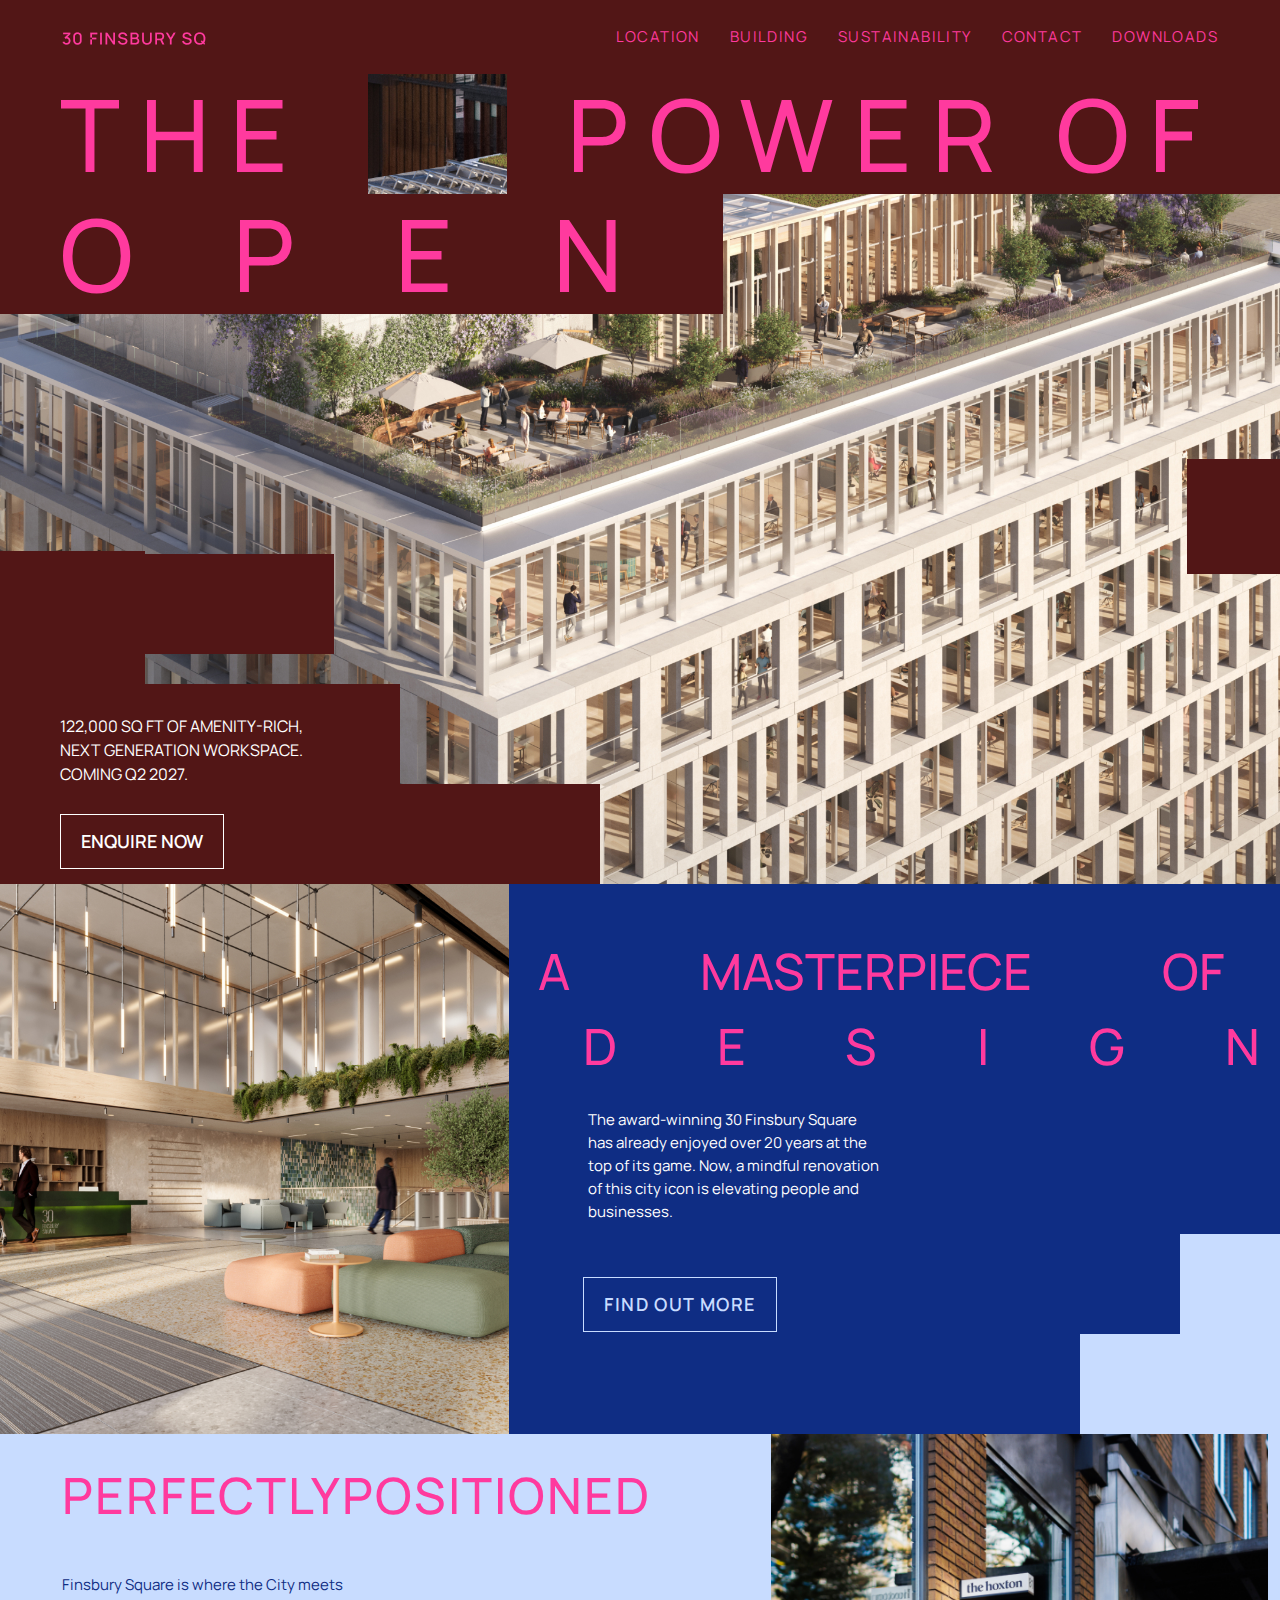
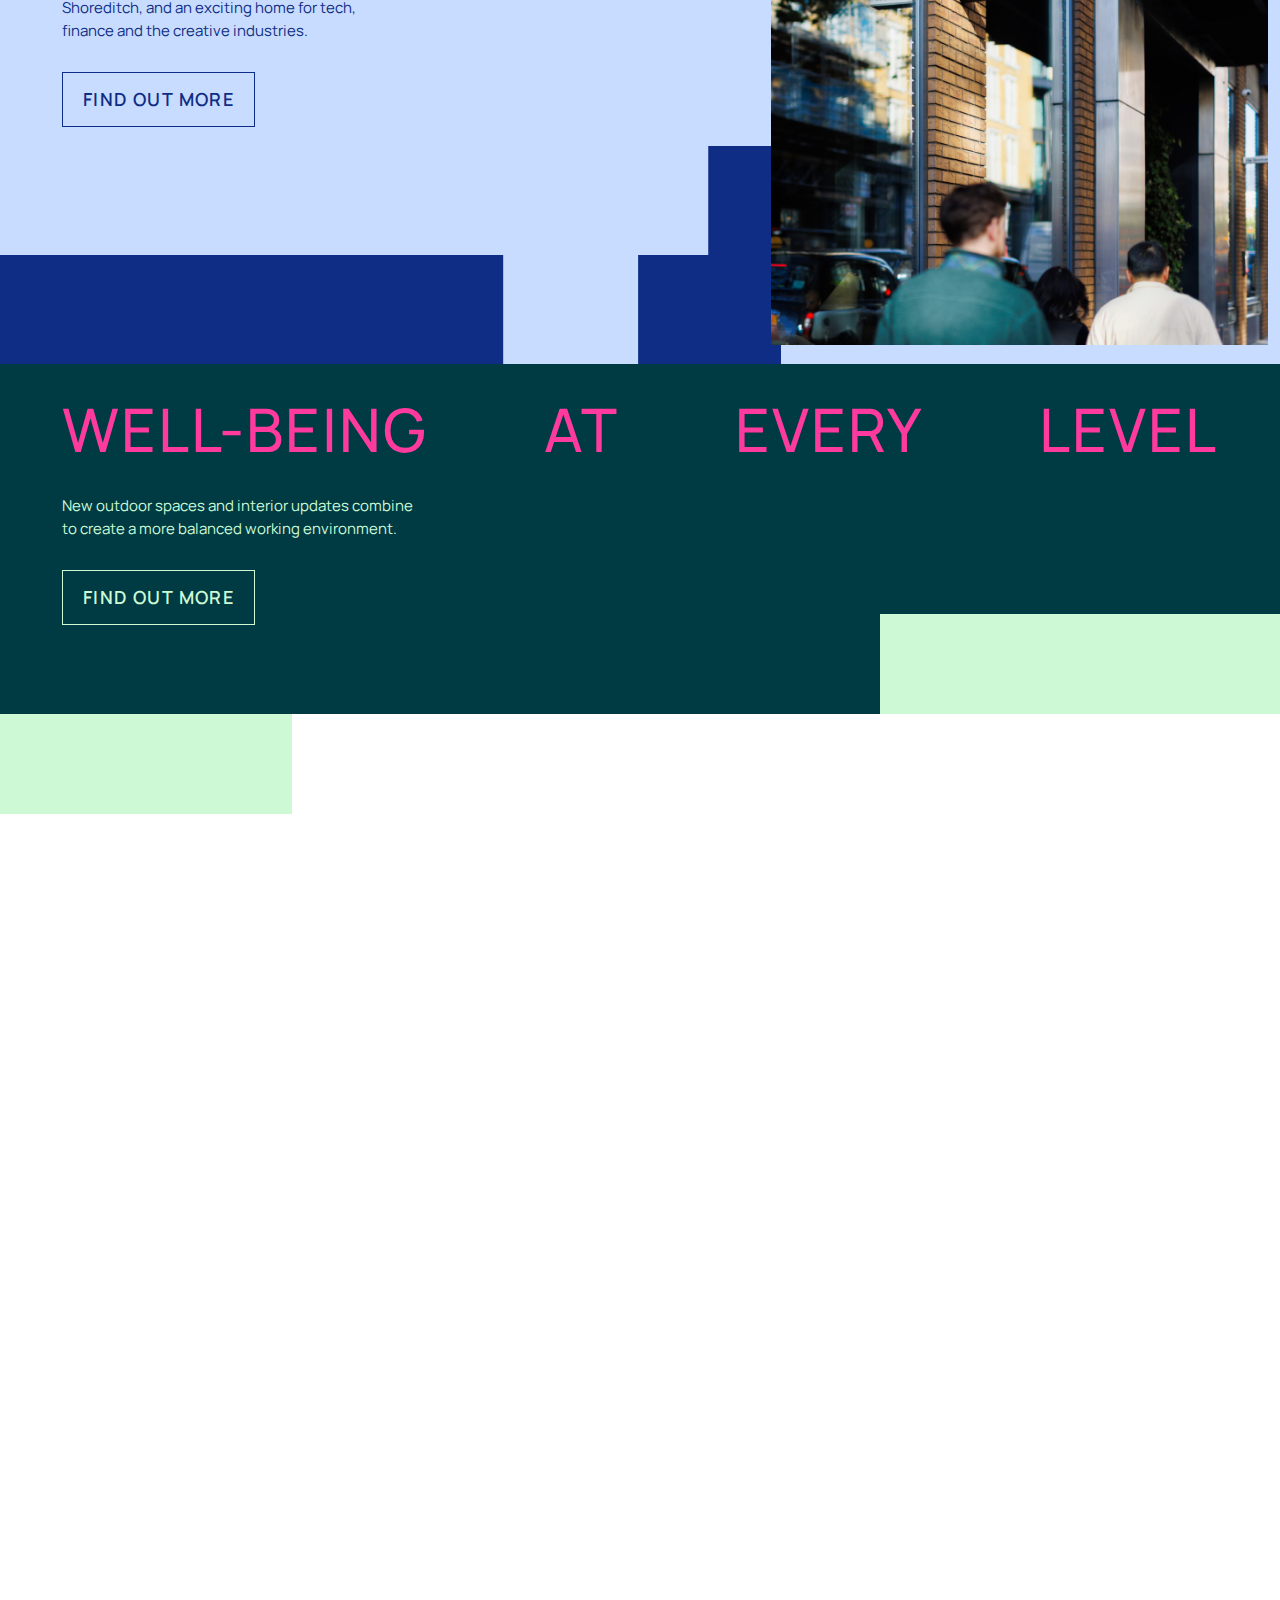
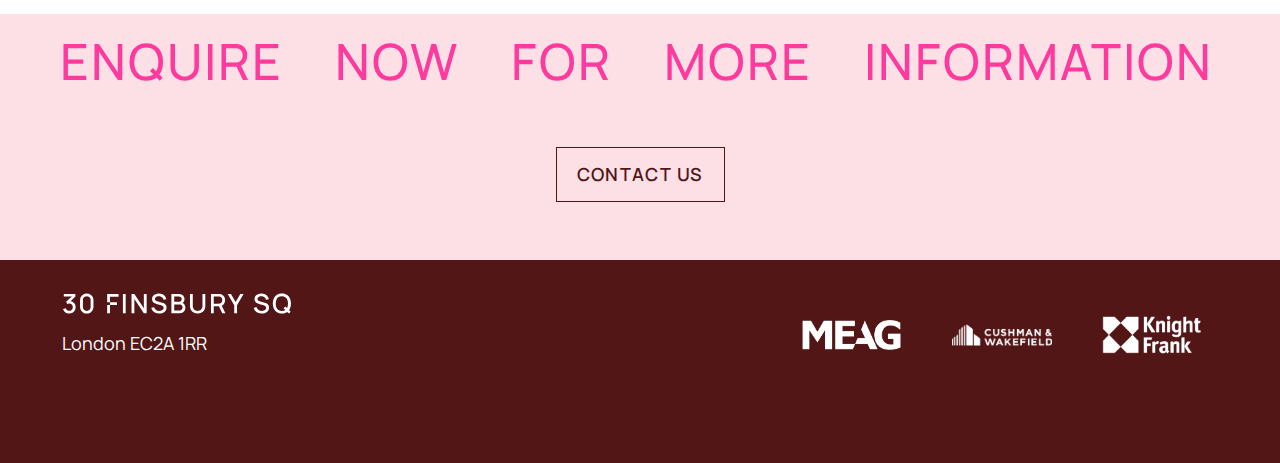
==== index.html @ e7eecdb3 "Update index.html" ====
<!DOCTYPE html>
<html lang="en">
<head>
    <meta charset="UTF-8">
    <meta name="viewport" content="width=device-width, initial-scale=1.0"> <!-- Added meta tag for mobile responsiveness -->
    <link rel="shortcut icon" href="assets/images/logo_white.svg" type="image/x-icon">
    <title>30 Finsbury SQ</title>
    
    <!-- Bootstrap 5.3 CSS -->
    <link rel="stylesheet" href="https://cdnjs.cloudflare.com/ajax/libs/bootstrap/5.3.0/css/bootstrap.min.css"/>
    <!-- include font awesome 5 cdn -->
    <link rel="stylesheet" href="https://cdnjs.cloudflare.com/ajax/libs/font-awesome/5.15.4/css/all.min.css"/>
    <!-- slick slider css -->
    <link rel="stylesheet" type="text/css" href="https://cdn.jsdelivr.net/npm/slick-carousel@1.8.1/slick/slick.css"/>

    <!-- custom css -->
    <link rel="stylesheet" href="assets/css/style.css">
    <link rel="stylesheet" href="assets/css/media.css">

    <link rel="preconnect" href="https://fonts.gstatic.com">
    <link href="https://fonts.googleapis.com/css2?family=Manrope:wght@400;500;600;700&display=swap" rel="stylesheet">

    <!-- jQuery 3.6.0 -->
    <script src="https://code.jquery.com/jquery-3.6.0.min.js"></script>
    <!-- Bootstrap 5.3 JS -->
    <script src="https://cdnjs.cloudflare.com/ajax/libs/bootstrap/5.3.0/js/bootstrap.min.js"></script>
    <!-- slick slider js -->
    <script type="text/javascript" src="https://cdn.jsdelivr.net/npm/slick-carousel@1.8.1/slick/slick.min.js"></script>
    <!-- parallax.js -->
    <script type="text/javascript" src="assets/js/parallax.js"></script>
    <script type="text/javascript" src="assets/js/parallax.min.js"></script>
    <!-- custom js -->
    <script src="assets/js/script.js"></script>
</head>
<body class="home-page">
    <div class="main-wrapper">

    <!------------------------------------------ HEADER -->
    <header class="header">
        <div class="container">
            <div class="row align-items-center">
                <div class="col-6">
                    <a href="index.html"><img src="assets/images/logo_pink1.png"   alt=""></a></div>
                <div class="col-6 right">
                    <div id="desk-menu">
                        <a href="location.html">Location</a>
                        <a href="building.html">Building</a>
                        <a href="sustainability.html">Sustainability</a>
                        <a href="contact.html">Contact</a>
                        <a href="download.html">Downloads</a>
                    </div>
                    <div class="menuToggle m_menu">
                        <svg width="26" height="14" viewBox="0 0 26 14" fill="none" xmlns="http://www.w3.org/2000/svg">
                            <line class="line1" y1="0.5" x2="26" y2="0.5" stroke="#FF3A9E"/>
                            <line class="line2" y1="13.5002" x2="26" y2="13.5002" stroke="#FF3A9E"/>
                            <line class="line3" y1="6.99976" x2="26" y2="6.99976" stroke="#FF3A9E"/>
                        </svg>                        
                    </div>
                </div>
            </div>

            <div class="menuWrapper">
                <ul>
                    <li><a href="location.html">Location</a></li>
                    <li><a href="building.html">Building</a></li>
                    <li><a href="sustainability.html">Sustainability</a></li>
                    
                    <li><a href="contact.html">Contact</a></li>
                    <li><a href="download.html">Downloads</a></li>
                </ul>
            </div>
        </div>
    </header>
    <!------------------------------------------ /HEADER -->
    












    <!------------------------------------------ SLIDER SECTION -->
    <div class="heroSliderWrapper">
        <div class="heroSlider">


            <div class="sliderInner">
                <img src="assets/images/home-hero.jpg" alt="Slide 1">

                <div class="textBlock">


                    <div class="no-desk phon-title-hone">
                        <span>The Power of</span>
                        <span class="op-home">open</span>
                       
                    </div>
                    <div class="text hide-phon">
                        <div class="top">
                            <div class="top1">The</div> <br>
                            <div class="top2">Power <span class="d-md-inline-block d-none">of</span></div>
                        </div>
                        <div class="bottom">
                            <div class="bottom2 d-md-none d-inline-block">of</div>
                            <div class="bottom1">Open</div>
                        </div>
                    </div>
                    <div class="box-hide-phon"></div>
                    <div class="box1-hide-phon"></div>
                    <div class="box2-hide-phon"></div>
                    <div class="no-desk-box"></div>
                    <div class="no-desk-box1"></div>
                    

                    <div class="b-para1">
                        <p>122,000 SQ FT OF AMENITY-RICH,
                            NEXT GENERATION WORKSPACE. <br>COMING Q2 2027.</p><br>
                           

                    </div>

                    <div class="b-para">
                        
                        <div class="buttons">
                            <a href="#" class="button">Enquire Now</a>
                        </div>
                    </div>


                </div>

               


            </div>

           

            
        </div>
    </div>
    <!------------------------------------------ /SLIDER SECTION -->



















    <!-- ---------------------------------------- ENQUIRE SECTION -->
  
    <!------------------------------------------ /ENQUIRE SECTION -->















    <!------------------------------------------ MIDDLE SLIDER SECTION -->
    <div class="middleSliderWrapper">
        <!-- <div class="singleImagePrallax" data-parallax="scroll" data-image-src="assets/images/image-1.jpg">

            <div class="designBoxh2"></div>
        </div> -->
        <!-- <div class="middleSlider">
            <div class="sliderInner"><img src="assets/images/image-1.jpg" alt=""></div>
            <div class="sliderInner"><img src="assets/images/image-3.jpg" alt=""></div>
            <div class="sliderInner"><img src="assets/images/image-2.jpg" alt=""></div>
        </div>

        <div class="sliderArrow">
            <span class="prev"><i class="fa fa-arrow-left"></i></span>
            <span class="next"><i class="fa fa-arrow-right"></i></span>
        </div> -->
    </div>
    <!------------------------------------------ /MIDDLE SLIDER SECTION -->












    








    <!------------------------------------------ INFO SECTION 1 -->
    <div class="infoSection1">
        <div class="container">
            <div class="row">
                <div class="col-md-5 mas-img"><img src="assets/images/building/building_man.jpg"></div>

                <div class="col-md-7 right home-master">
                    <div class="title nophon">
                        <div class="top top2"><span class="text-2">A masterpiece of</span></div>
                        <div class="bottom d-text">Design</div>
                    </div>

                    <div class="title no-desk">
                        <div class="top top2 phon-top"><span>A</span> <span>masterpiece</span> </div>
                        <div class="bottom phon-bottom"> <span>of</span> <span>Design</span></div>
                    </div>

                    <div class="desc home-desc my-4">The award-winning 30 Finsbury Square has already enjoyed over 20 years at the top of its game. Now, a mindful renovation of this city icon is elevating people and businesses.</div>

                    <div class="buttons b-media">
                        <a href="#" class="button blue-light">Find out more</a>
                    </div>
                </div>

                <div class="info-home"></div>
                <div class="info-home1 no-phon"></div>
            </div>
        </div>
    </div>
    <!------------------------------------------ /INFO SECTION 1 -->






















    <!------------------------------------------ INFO SECTION 2 -->
    <div class="infoSection2">
        <div class="container">
            <div class="row">
                <div class="col-md-7 left py-4">
                    <div class="title">
                        <div class="top"><span class="title-1">perfectly</span> <span>positioned</span> </div>
                    </div>

                    <div class="desc ">Finsbury Square is where the City meets Shoreditch, and an exciting home for tech, finance and the&nbsp;creative industries.</div>

                    <div class="buttons c-bottom">
                        <a href="#" class="button blue">Find out more</a>
                    </div>
                </div>
                <div class="no-desk-box2 no-desk"></div>

                <div class="col-md-5">
                    <img src="assets/images/image 6.jpg" alt="">
                   
                    <!-- <div class="designBox1"><img src="assets/images/designBox1.png" alt=""></div>
                    <div class="designBox2"><img src="assets/images/designBox2.png" alt=""></div>
                    <div class="designBox4"><img src="assets/images/designBox4.png" alt=""></div> -->
                </div>
            </div>
        </div>
    </div>
    <!------------------------------------------ /INFO SECTION 2 -->






















    <!------------------------------------------ INFO SECTION 3 -->
    <div class="infoSection3">
        <div class="container">
            <div class="row">
                <div class="col-lg-12 left">
                    <div class="title">
                        <div class="top"><span>Well-Being</span> <span>at</span> <span>every</span> <span>level</span></div>
                        <!-- <div class="bottom">address</div> -->
                    </div>

                    <div class="desc">New outdoor spaces and interior updates combine<br class="no-phon"> to create a more balanced working environment.</div>

                    <div class="buttons">
                        <a href="#" class="button green-light">Find out more</a>
                    </div>
                </div>

                <div class="home-well-box"></div>
            </div>
        </div>
    </div>
    <!------------------------------------------ /INFO SECTION 3 -->





















    <!------------------------------------------ SINGLE IMAGE -->
    <div class="singleImage no-phon">
        <div class="singleImagePrallax" data-parallax="scroll" data-image-src="assets/images/home-foot.jpg" ></div>
        <div class="designBox6"><img src="assets/images/designBox6.png" alt=""></div>
    </div>
    <!------------------------------------------ /SINGLE IMAGE -->
<div class="img-home-box no-desk">
    <img src="assets/images/building/image 14.jpg">
</div>

























    
    <!------------------------------------------ REQUEST INFO -->
    <div class="colla-box">
        
    </div>
    <div class="requestInfo">
        <div class="container">

            <div class="row align-items-center">
                <div class="col-lg-12 col-md-12 text-center text-md-start mb-4 mb-md-0 left open-text regis_block"><span>Enquire now <span class="reg_1">for more</span> <span class="reg_2" >information</span></span></div>
                
            </div>

            <div class="row align-items-center">
                
                <div class="col-lg-12 col-md-12 right text-center pt-5 pb-5 req_info_buttom">
                    <a href="#" class="button red">Contact us</a>
                </div>
            </div>


        </div>
    </div>
    <!------------------------------------------ /REQUEST INFO -->


     <!------------------------------------------ FOOTER -->
     <footer class="footer">
        <div class="container">
            <div class="row">
                <div class="col-md-6">
                    <img src="assets/images/logo_white.svg" alt="" class="logo">
                    <div class="address my-3"> London EC2A 1RR </div>
                </div>

                <div class="col-md-6 f-logos">
                    <div class="right mx-3">
                        <div class="imageWrapper"><img src="assets/images/ftr_logo_3.png" alt=""></div>
                        <div class="imageWrapper"><img src="assets/images/ftr_logo_1.png" alt=""></div>
                        <div class="imageWrapper"><img src="assets/images/ftr_logo_2.png" alt=""></div>
                    </div>
                </div>
            </div>


            <!-- <div class="copyright">© MEAG 2023 | Designed by me&dave | Computer Generated Images by Lorem Ipsum</div>
        -->
        </div>
    </footer>
    <!------------------------------------------ /FOOTER -->
</div>
</body>
</html>
---- assets/css/style.css ----
:root {
    --clr-white: #fff;
    --clr-black: #000;
    --clr-red: #521616;
    --clr-pink: #FF3A9E;
    --clr-pink-light: #FDE0E6;
    --clr-blue: #0F2D84;
    --clr-blue-light: #C8DCFF;
    --clr-green: #003B43;
    --clr-green-light: #CDFAD5;

    --font-regular: 400;
    --font-medium: 500;
    --font-semibold: 600;
}


body {
    font-family: 'Manrope', sans-serif;
    display: flex;
    justify-content: center;
    
    
}
.main-wrapper{
    width: 100%;
    max-width: 1440px;
   
}

.container {
    max-width: 1440px;
}

.email a{
    color: white;
    text-decoration: none;
    font-size: 15px;
    line-height: 23px;

}


.button {
    font-size: 18px;
    text-decoration: none;
    text-transform: uppercase;
    border: 1px solid var(--clr-black);
    color: var(--clr-black);
    font-weight: var(--font-semibold);
    cursor: pointer;
    padding: 13px 20px 13px 20px;
    display: inline-block;
    transition: 0.2s;
}
.button.red {
    border-color: var(--clr-red);
    color: var(--clr-red);
    letter-spacing: 1.4px;
}
.button.red:hover {
    background: var(--clr-red);
    color: var(--clr-white);
}
.button.blue {
    border-color: var(--clr-blue);
    color: var(--clr-blue);
    letter-spacing: 1.4px;
    margin-top: 30px;
}
.button.blue:hover {
    background: var(--clr-blue);
    color: var(--clr-white);
}
.button.blue-light {
    border-color: var(--clr-blue-light);
    color: var(--clr-blue-light);
    letter-spacing: 1.4px;
}
.button.blue-light:hover {
    background: var(--clr-blue-light);
    color: var(--clr-black);
}
.button.green {
    border-color: var(--clr-green);
    color: var(--clr-green);
    letter-spacing: 1.4px;
}
.button.green:hover {
    background: var(--clr-green);
    color: var(--clr-white);
}
.button.green-light {
    border-color: var(--clr-green-light);
    color: var(--clr-green-light);
    letter-spacing: 1.4px;
}
.button.green-light:hover {
    background: var(--clr-green-light);
    color: var(--clr-black);
}










body {
    position: relative;
}























/**************************************** HEADER */
    .header {
        /* background: var(--clr-red); */
        padding: 25px 50px;
        position: sticky;
        top: 0;
        z-index: 9999999;
        transition: 0.2s;
    }
   
    .header .right {
        text-align: right;
    }
    .header .right .menuToggle {
        color: var(--clr-white);
        width: 50px;
        height: 50px;
        display: none !important;
        align-items: center;
        justify-content: center;
        cursor: pointer;
        transition: 0.2s;
    }
    .header .right .menuToggle:hover {
        background-color: rgba(255,255,255,0.1);
    }
    .header .right .menuToggle .line1,
    .header .right .menuToggle .line2,
    .header .right .menuToggle .line3 {
        transition: 0.2s;
    }
    .header .right .menuToggle.close .line3 {
        display: none;
    }
    .header .right .menuToggle.close .line1 {
        transform: rotate(45deg);
        transform-origin: 30% 10%;
        padding-left: 10px;
    }
    .header .right .menuToggle.close .line2 {
        transform: rotate(-45deg);
        transform-origin: 27% 90%;
        padding-left: 10px;
    }

    .header .menuWrapper {
        background: var(--clr-red);
        height: 0;
        overflow: hidden;
        transition: 0.7s ease-in-out;
        transition-delay: 0.1s;
        display: flex;
        align-items: center;
        justify-content: center;
        position: fixed;
        top: 90px;
        left: 0;
        right: 0;
        margin-top: -90px;
        padding-top: 0;
        z-index: -1;
        max-width: 1440px;
        position: absolute;
        text-align: center;

        
    }
    .header .menuWrapper.open {
        height: 100vh;
        padding-top: 90px;
    }
    .header .menuWrapper ul {
        opacity: 0;
        transition: 0.2s;
        list-style: none;
        padding: 0;
        margin: 0;
        text-align: center;
    }
    .header .menuWrapper.open ul {
        opacity: 1;
        transition-delay: 0.8s;
    }
    .header .menuWrapper ul li a {
        color: var(--clr-pink);
        font-size: 30px;
        font-weight: var(--font-medium);
        text-decoration: none;
        text-transform: uppercase;
        letter-spacing: 2px;
        display: inline-block;
        margin: 10px 0;
        transition: 0.2s;
    }
    .header .menuWrapper ul li a:hover {
        color: white;
    }
/**************************************** /HEADER */


























/**************************************** SLIDER SECTION */
    .home-page .heroSliderWrapper {
        background-color: var(--clr-red);
        padding-top: 90px;
        margin-top: -90px;
    }
    .home-page header {
        background: var(--clr-red);
    }
    .location-page .innerHeroSliderWrapper {
        margin-top: -90px;
    }
    .location-page .innerHeroSliderWrapper .heroInner {
        height: 100vh;
    }
    .contact-page .innerHeroSliderWrapper {
        background-color: var(--clr-green);
        padding-top: 90px;
        margin-top: -90px;
        min-height: auto;
        padding-left: 10px;
    }
    .download-page .innerHeroSliderWrapper {
        background-color: var(--clr-blue);
        padding-top: 90px;
        margin-top: -90px;
    }
    .sustain-page .innerHeroSliderWrapper {
        background-color: var(--clr-green);
        padding-top: 90px;
        margin-top: -90px;
        height: 100vh;
    }
    .floorplans-page .innerHeroSliderWrapper {
        background-color: var(--clr-red);
        padding-top: 90px;
        margin-top: -90px;
        height: 100vh;
    }
    














    .heroSliderWrapper .heroSlider {
        position: relative;
    }
    .heroSliderWrapper .heroSlider .sliderInner {
        height: calc(100vh - 90px);
        overflow: hidden;
        position: relative;
    }
    .heroSliderWrapper .heroSlider .sliderInner img {
        width: 100%;
        height: 100%;
        object-fit: cover;
    }
    .heroSliderWrapper .heroSlider .textBlock {
        position: absolute;
        top: 0;
        right: 0;
        bottom: 0;
        left: 0;
    }
    .heroSliderWrapper .heroSlider .textBlock .text {
        font-size: 100px;
        text-transform: uppercase;
    }
    .heroSliderWrapper .heroSlider .textBlock .text br {
        display: none;
    }
    .heroSliderWrapper .heroSlider .textBlock .text .top {
        display: flex;
        align-items: center;
        justify-content: space-between;
        line-height: 100%;
    }
    .heroSliderWrapper .heroSlider .textBlock .text .bottom {
        line-height: 100%;
    }
    .heroSliderWrapper .heroSlider .textBlock .text .top .top1,
    .heroSliderWrapper .heroSlider .textBlock .text .top .top2,
    .heroSliderWrapper .heroSlider .textBlock .text .bottom .bottom1,
    .heroSliderWrapper .heroSlider .textBlock .text .bottom .bottom2 {
        font-weight: var(--font-medium);
        background-color: var(--clr-red);
        display: inline-block;
        color: var(--clr-pink);
        padding: 10px 60px;
        letter-spacing: 20px;
    }
    .heroSliderWrapper .heroSlider .textBlock .text .bottom .bottom1,
    .heroSliderWrapper .heroSlider .textBlock .text .bottom .bottom2 {
        letter-spacing: 100px;
        padding-right: 0;
    }
    .heroSliderWrapper .heroSlider .textBlock .design {
        height: 80%;
        width: 100%;
    }
    .heroSliderWrapper .heroSlider .textBlock .design img {
        width: 100%;
        height: 100%;
        object-fit: unset;
    }

    .heroSliderWrapper .heroSlider .slick-dots {
        position: absolute;
        bottom: 30px;
        left: 50%;
        transform: translateX(-50%);
        z-index: 999;
        list-style: none;
        padding: 0;
        margin: 0;
        display: flex;
        align-items: center;
        justify-content: center;
        gap: 10px;
    }
    .heroSliderWrapper .heroSlider .slick-dots li button {
        -webkit-appearance: none;
        -moz-appearance: none;
        appearance: none;
        width: 10px;
        height: 10px;
        display: block;
        border-radius: 100px;
        text-indent: -9999px;
        overflow: hidden;
        border: 0;
        background: var(--clr-red);
        padding: 0;
        transition: 0.2s;
        box-shadow: 0 0 0 2px var(--clr-pink-light);
    }
    .heroSliderWrapper .heroSlider .slick-dots li.slick-active button {
        box-shadow: 0 0 0 2px var(--clr-red);
        background-color: var(--clr-pink-light);
        width: 30px;
    }







    .contact-page .innerHeroSliderWrapper {
        position: relative;
    }
    .contact-page .innerHeroSliderWrapper .bigHeading {
        display: flex;
        align-items: center;
        justify-content: space-between;
        padding: 30px;
        font-size: 100px;
        font-style: normal;
        font-weight: 500;
        line-height: 120px;
        letter-spacing: 7px;
        text-transform: uppercase;
        color: var(--clr-pink);
        position: relative;
        z-index: 1;
    }
    .contact-page .innerHeroSliderWrapper .designBoxes .designBox1 {
        position: absolute;
        top: 110px;
        left: 0;
    }
    .contact-page .innerHeroSliderWrapper .designBoxes .designBox1::before {
        content: '';
        display: block;
        background-color: var(--clr-green-light);
        width: 150%;
        height: 140px;
    }
    .contact-page .innerHeroSliderWrapper .designBoxes .designBox1::after {
        content: '';
        display: block;
        background-color: var(--clr-green-light);
        width: 600px;
        height: 140px;
    }
    .contact-page .innerHeroSliderWrapper .designBoxes .designBox2 {
        position: absolute;
        bottom: 0;
        right: 0;
    }
    .contact-page .innerHeroSliderWrapper .designBoxes .designBox2::before {
        content: '';
        display: block;
        height: 120px;
        width: 650px;
        background-color: var(--clr-green-light);
        bottom: 0;
        right: 0;
    }
    .contact-page .innerHeroSliderWrapper .designBoxes .designBox2::after {
        content: '';
        display: block;
        background: var(--clr-green);
        height: 120px;
        width: 20px;
        position: absolute;
        bottom: 0;
        right: 570px;
    }
    

    .contact-page .innerHeroSliderWrapper .textBlock {
        position: relative;
        left: 0;
        bottom: 0;
        padding: 40px;
        display: flex;
        grid-template-columns: 1fr 1fr;
        gap: 64px;
        margin-top: 100px;
        padding-left: 45px;
    }
    .contact-page .innerHeroSliderWrapper .textBlock .item {
        display: grid;
        margin-top: 30px;
    }
    .contact-page .innerHeroSliderWrapper .textBlock .item .name {
        color: var(--clr-pink);
    }
    .contact-page .innerHeroSliderWrapper .textBlock .item .email {
        color: var(--clr-white);
    }








    .download-page .innerHeroSliderWrapper .bigHeading {
        font-size: 100px;
        color: var(--clr-pink);
        text-transform: uppercase;
        font-weight: var(--font-medium);
        text-align: center;
        display: flex;
        justify-content: space-between;
        padding: 0 50px;
    }






    .sustain-page .innerHeroSliderWrapper .heroInner {
        height: 100%;
        position: relative;
    }
    .sustain-page .innerHeroSliderWrapper .heroInner img {
        width: 100%;
        height: 100%;
        object-fit: cover;
    }
    .sustain-page .innerHeroSliderWrapper .heroInner .textBlock {
        width: 100%;
        position: absolute;
        top: 0;
        left: 0;
    }
    .sustain-page .innerHeroSliderWrapper .heroInner .textBlock .text {
        width: 100%;
        display: grid;
    }
    .sustain-page .innerHeroSliderWrapper .heroInner .textBlock .text .top {
        width: 100%;
    }
    .sustain-page .innerHeroSliderWrapper .heroInner .textBlock .text .top .top1 {
        background-color: var(--clr-green);
        display: inline-block;
        font-size: 100px;
        color: var(--clr-pink);
        font-weight: var(--font-medium);
        letter-spacing: 10px;
        text-transform: uppercase;
        padding: 0 50px;
    }
    .sustain-page .innerHeroSliderWrapper .heroInner .textBlock .text .bottom {
        width: 100%;
        text-align: right;
    }
    .sustain-page .innerHeroSliderWrapper .heroInner .textBlock .text .bottom .bottom1 {
        background-color: var(--clr-green);
        display: inline-block;
        font-size: 100px;
        color: var(--clr-pink);
        font-weight: var(--font-medium);
        letter-spacing: 20px;
        text-transform: uppercase;
        padding: 0 50px;
        position: relative;
    }
    .sustain-page .innerHeroSliderWrapper .heroInner .textBlock .text .bottom .bottom1::after {
        content: '';
        position: absolute;
        background-color: var(--clr-green);
        width: 300px;
        height: 120px;
        right: 0;
        bottom: -120px;
    }
    .sustain-page .innerHeroSliderWrapper .heroInner .designBoxes .designBox1 {
        position: absolute;
        bottom: 0;
        left: 0;
        background-color: var(--clr-green);
        width: 415px;
        height: 120px;
    }






    .floorplans-page .innerHeroSliderWrapper img {
        width: 100%;
        height: 100%;
        object-fit: cover;
    }
    .floorplans-page .innerHeroSliderWrapper .heroInner {
        height: 100%;
        position: relative;
    }
    .floorplans-page .innerHeroSliderWrapper .heroInner .textBlock {
        position: absolute;
        left: 0;
        right: 0;
        bottom: 0;
    }
    .floorplans-page .innerHeroSliderWrapper .heroInner .textBlock .top {
        display: flex;
        align-items: center;
        justify-content: flex-start;
        padding: 0;
    }
    .floorplans-page .innerHeroSliderWrapper .heroInner .textBlock .middle {
        display: flex;
        justify-content: center;
    }
    .floorplans-page .innerHeroSliderWrapper .heroInner .textBlock .bottom {
        display: flex;
        justify-content: space-between;
        background: var(--clr-red);
    }
    .floorplans-page .innerHeroSliderWrapper .heroInner .textBlock .top .top1,
    .floorplans-page .innerHeroSliderWrapper .heroInner .textBlock .top .top2,
    .floorplans-page .innerHeroSliderWrapper .heroInner .textBlock .middle .middle1,
    .floorplans-page .innerHeroSliderWrapper .heroInner .textBlock .bottom .bottom1,
    .floorplans-page .innerHeroSliderWrapper .heroInner .textBlock .bottom .bottom2,
    .floorplans-page .innerHeroSliderWrapper .heroInner .textBlock .bottom .bottom3 {
        background-color: var(--clr-red);
        display: inline-block;
        font-size: 100px;
        color: var(--clr-pink);
        font-weight: var(--font-medium); 
        letter-spacing: 10px;
        text-transform: uppercase;
        padding: 0 50px;
        line-height: 120px;
    }


    .floorplans-page .innerHeroSliderWrapper .designBoxes .designBox1 {
        position: absolute;
        background-color: var(--clr-red);
        top: 0;
        right: 0;
        width: 250px;
        height: 100px;
    }
/**************************************** /SLIDER SECTION */




















/**************************************** INNER HERO SECTION */
    .location-page .innerHeroSliderWrapper .heroInner {
        position: relative;
    }
    .location-page .innerHeroSliderWrapper .heroInner {
        height: 100vh;
        overflow: hidden;
        position: relative;
    }
    .location-page .innerHeroSliderWrapper .heroInner img {
        width: 100%;
        height: 100%;
        object-fit: cover;
    }
    .location-page .innerHeroSliderWrapper .heroInner .textBlock {
        position: absolute;
        top: 90px;
        right: 0;
        bottom: 0;
        left: 0;
        display: flex;
        align-items: flex-start;
    }
    .location-page .innerHeroSliderWrapper .heroInner .textBlock .text {
        font-size: 100px;
        text-transform: uppercase;
        width: 100%;
    }
    .location-page .innerHeroSliderWrapper .heroInner .textBlock .text br {
        display: none;
    }
    .location-page .innerHeroSliderWrapper .heroInner .textBlock .text .top {
        display: flex;
        align-items: center;
        justify-content: flex-end;
        line-height: 100%;
        padding-left: 270px;
    }
    .location-page .innerHeroSliderWrapper .heroInner .textBlock .text .bottom {
        line-height: 100%;
        width: 56%;
        background: var(--clr-red);
        display: flex;
        justify-content: space-between;
    }
    .location-page .innerHeroSliderWrapper .heroInner .textBlock .text .top .top1,
    .location-page .innerHeroSliderWrapper .heroInner .textBlock .text .top .top2,
    .location-page .innerHeroSliderWrapper .heroInner .textBlock .text .bottom .bottom1 {
        font-weight: var(--font-medium);
        background-color: var(--clr-red);
        display: inline-block;
        color: var(--clr-pink);
        padding: 10px 40px;
        /* letter-spacing: 20px; */
    }
    .location-page .innerHeroSliderWrapper .heroInner .textBlock .text .bottom .bottom1 {
        letter-spacing: 90px;
        padding-right: 0;
    }
    .location-page .innerHeroSliderWrapper .heroInner .textBlock .text {
        position: relative;
    }
    .location-page .innerHeroSliderWrapper .heroInner .textBlock .design {
        position: absolute;
        top: -145px;
        left: 0;
    }






    .building-page .innerHeroSliderWrapper .heroInner {
        position: relative;
    }
    .building-page .innerHeroSliderWrapper .heroInner {
        height: 900px;
        overflow: hidden;
        position: relative;
        margin-top: -90px;
    }
    .building-page .innerHeroSliderWrapper .heroInner img.mainImage {
        width: 100%;
        height: 100%;
        object-fit: cover;
    }
    .building-page .innerHeroSliderWrapper .heroInner .design1,
    .building-page .innerHeroSliderWrapper .heroInner .design2 {
        width: 400px;
        height: 100px;
    }
    .building-page .innerHeroSliderWrapper .heroInner .design1 img,
    .building-page .innerHeroSliderWrapper .heroInner .design2 img {
        width: 100%;
        height: 100%;
    }
    .building-page .innerHeroSliderWrapper .heroInner .textBlock {
        position: absolute;
        top: 0;
        right: 0;
        bottom: 0;
        left: 0;
        display: flex;
        height: 100%;
        width: 100%;
    }
    .building-page .innerHeroSliderWrapper .heroInner .textBlock .text {
        width: 100%;
    }
    .building-page .innerHeroSliderWrapper .heroInner .textBlock .text .top {
        position: relative;
        padding-top: 100px;
        display: flex;
        justify-content: space-between;
    }
    .building-page .innerHeroSliderWrapper .heroInner .textBlock .text .top .design1 {
        position: absolute;
        top: 0;
        left: 0;
    }
    .building-page .innerHeroSliderWrapper .heroInner .textBlock .text .top .top1,
    .building-page .innerHeroSliderWrapper .heroInner .textBlock .text .top .top2,
    .building-page .innerHeroSliderWrapper .heroInner .textBlock .text .bottom .bottom1 {
        font-size: 100px;
        background-color: var(--clr-blue);
        color: var(--clr-pink);
        text-transform: uppercase;
        letter-spacing: 5px;
        font-weight: var(--font-medium);
        padding: 0 30px;
        margin-top: -10px;
    }
    .building-page .innerHeroSliderWrapper .heroInner .textBlock .text .bottom {
        display: flex;
    }
    .building-page .innerHeroSliderWrapper .heroInner .design2 {
        position: absolute;
        bottom: 0;
        left: 0;
    }
/**************************************** /INNER HERO SECTION */

























/**************************************** ENQUIRE SECTION */

.home-page .enquireWrapper {
    background-color: var(--clr-pink-light);
    text-align: center;
    padding: 30px 30px;
    position: relative;
}

.location-page .enquireWrapper {
    background-color: var(--clr-pink-light);
    text-align: center;
    padding: 30px 30px;
    position: relative;
}


    .enquireWrapper {
        background-color: var(--clr-pink-light);
        text-align: center;
        padding: 30px 30px;
        position: relative;
    }
    .enquireWrapper .enquireDesign {
        width: 100%;
        margin-bottom: -30px;
        pointer-events: none;
        /* display: none; */
    }
    .enquireWrapper .enquireDesign img {
        width: 100%;
    }
    .enquireWrapper .top {
        display: flex;
        align-items: center;
        justify-content: space-between;
        padding: 10px 20px;
        margin-top: -20px;
    }
    .enquireWrapper .top span {
        font-size: 60px;
        font-weight: var(--font-medium);
        text-transform: uppercase;
        color: var(--clr-pink);
        letter-spacing: 2px;
    }
    .enquireWrapper .bottom {
        padding: 50px 20px;
    }
    .enquireWrapper .bottom .text {
        font-size: 18px;
        font-weight: var(--font-semibold);
        text-transform: uppercase;
        color: var(--clr-red);
        letter-spacing: 1px;
        text-align: left;
    }
    .enquireWrapper .bottom .buttons {
        margin-top: 20px;
        text-align: left;
    }

    .enquireWrapper.locationPage {
        background-image: url("../images/designBox7.png");
        background-repeat: no-repeat;
        background-position: top right;
        height: 300px;
    }





    .building-page .enquireWrapper {
        background-color: var(--clr-blue-light);
        position: relative;
        padding-bottom: 100px;
    }
    .building-page .enquireWrapper p {
        color: var(--clr-blue);
        padding-left: 0px;
        width: 500px;
        font-size: 15px;
    line-height: 23px;
    }
    .building-page .enquireWrapper .top,
    .building-page .enquireWrapper .bottom {
        position: relative;
        z-index: 1;
    }
    .building-page .enquireWrapper .designBoxes .designBox1 {
        background: var(--clr-blue);
        width: 70vw;
        height: 130px;
        position: absolute;
        top: 0;
        right: 0;
        max-width: 1440px;
    }
    .building-page .enquireWrapper .designBoxes .designBox2 {
        position: absolute;
        bottom: 0;
        left: 0;
        display: flex;
        align-items: flex-end;
    }
    .building-page .enquireWrapper .designBoxes .designBox2::before {
        content: '';
        height: 250px;
        width: 120px;
        background: var(--clr-blue);
        display: block;
    }
    .building-page .enquireWrapper .designBoxes .designBox2::after {
        content: '';
        height: 120px;
        width: 130px;
        background: var(--clr-blue);
        display: block;
    }
    .building-page .enquireWrapper .designBoxes .designBox3 {
        position: absolute;
        right: 0;
        bottom: -120px;
        text-align: right;
    }
    .building-page .enquireWrapper .designBoxes .designBox3::before {
        content: '';
        width: 130px;
        height: 120px;
        background: var(--clr-blue);
        display: block;
        margin-left: auto;
    }
    .building-page .enquireWrapper .designBoxes .designBox3::after {
        content: '';
        width: 270px;
        height: 120px;
        background: var(--clr-blue);
        display: block;
    }
/**************************************** /ENQUIRE SECTION */






















/**************************************** MIDDLE SLIDER SECTION */
    .middleSliderWrapper {
        position: relative;
    }
    .middleSliderWrapper .singleImagePrallax {
        min-height: 100vh;
        background: transparent;
    }
    .middleSliderWrapper .middleSlider .sliderInner {
        position: relative;
        height: 100vh;
        width: 100%;
    }
    .middleSliderWrapper .middleSlider .sliderInner img {
        width: 100%;
        height: 100%;
        object-fit: cover;
    }
    .middleSliderWrapper .sliderArrow {
        position: absolute;
        top: 50%;
        left: 0;
        right: 0;
        transform: translateY(-50%);
        z-index: 999;
        display: flex;
        align-items: center;
        justify-content: space-between;
        padding: 0 20px;
    }
    .middleSliderWrapper .sliderArrow span {
        display: inline-block;
        color: var(--clr-pink);
        width: 50px;
        height: 50px;
        border-radius: 100px;
        display: flex;
        align-items: center;
        justify-content: center;
        transition: 0.2s;
        cursor: pointer;
    }
    /* .middleSliderWrapper .sliderArrow span:hover {
        background: var(--clr-pink);
        color: var(--clr-white);
    } */
/**************************************** /MIDDLE SLIDER SECTION */


























/**************************************** OPEN TO CHANGE SECTION */
.building-page .openToChangeSection {
    background: var(--clr-blue);
    padding: 50px 30px;
    position: relative;
}
.building-page .openToChangeSection .bigHeading {
    width: 100%;
    color: var(--clr-pink);
    font-size: 50px;
    font-style: normal;
    font-weight: 500;
    line-height: 55px; /* 110% */
    letter-spacing: 3.5px;
    text-transform: uppercase;
    display: flex;
    align-items: center;
    justify-content: space-between;
}
.building-page .openToChangeSection .desc {
    font-size: 15px;
    font-style: normal;
    font-weight: 400;
    line-height: 23px;
    color: var(--clr-blue-light);
    margin: 64px 0;
}
.building-page .openToChangeSection .items .item {
    margin: 24px 0;
    display: flex;
    align-items: flex-end;
    gap: 32px;
}
.building-page .openToChangeSection .items .item .number {
    color: var(--clr-pink);
    font-weight: var(--font-medium)
}
.building-page .openToChangeSection .items .item .text {
    color: var(--clr-blue-light);
    line-height: 20px;
}
.building-page .openToChangeSection .items .item.one .number {
    font-size: 100px;
    line-height: 70px;
}
.building-page .openToChangeSection .items .item.two .number {
    font-size: 100px;
    line-height: 70px;
    margin-top: 20px;
}
.building-page .openToChangeSection .items .item.three .number {
    font-size: 100px;
    /* line-height: 200px; */
}
.building-page .openToChangeSection .items .item.four .number {
    font-size: 100px;
    line-height: 70px;
}
/**************************************** /OPEN TO CHANGE SECTION */




































/**************************************** INFO SECTION 1 */
    .infoSection1 {
        background-color: var(--clr-blue);
        /* background-image: url("../images/building/building_man.jpg"); */
        /* background-repeat: no-repeat;
        background-position: left top; */
        /* background-size: 50% cover; */
        overflow: hidden;
        position: relative;
       height: 550px;
        z-index: -1;
       
    }
    .infoSection1 .designImage {
        position: absolute;
        top: 0;
        left: 0;
        z-index: 99;
    }
    .infoSection1 .right {
        background-color: var(--clr-blue);
        padding: 50px;
        padding-bottom: 300px;
    }
    .infoSection1 .right .title .top {
        display: flex;
        align-items: center;
        justify-content: space-around;
        flex-wrap: nowrap;
        color: var(--clr-pink);
        text-transform: uppercase;
        font-size: 60px;
        letter-spacing: 0px;
        word-spacing: 100px;
        font-weight: var(--font-medium);
        column-gap: 150px;
    }

    .text-2{
        display: flex;
        align-items: center;
        justify-content: space-around;
        flex-wrap: nowrap;
        color: var(--clr-pink);
        text-transform: uppercase;
        font-size: 50px;
        letter-spacing: 0px;
        word-spacing: 120px;
        font-weight: var(--font-medium);
        column-gap: 150px;
        margin-left: -50px;
    }

     .text-1 {
        display: flex;
        align-items: center;
        justify-content: space-around;
        flex-wrap: nowrap;
        color: var(--clr-pink);
        text-transform: uppercase;
        font-size: 50px;
        letter-spacing: 36px;
        word-spacing: 100px;
        font-weight: var(--font-medium);
        column-gap: 150px;
    }

    .box-hide-phon {
        width: 93px;
        height: 115px;
        position: absolute;
        bottom: 310px;
        background-color: #521616;
        right: 0;
    }
    .box1-hide-phon {
        width: 334px;
        height: 100px;
        position: absolute;
        bottom: 280px;
        background-color: #521616;
        left: 0;
    }
    .box2-hide-phon {
        width: 145px;
        height: 133px;
        position: absolute;
        bottom: 200px;
        background-color: #521616;
        left: 0;
    }

    


    .infoSection1 .right .title .top1 {
        display: flex;
        align-items: center;
        justify-content: flex-start;
        flex-wrap: nowrap;
        color: var(--clr-pink);
        text-transform: uppercase;
        font-size: 50px;
        letter-spacing: 39px;
        word-spacing: 140px;
        font-weight: var(--font-medium);
        /* column-gap: 70px; */
        text-align: left;
    }

    .infoSection1 .right .title .top2 {
    display: flex;
    align-items: center;
    justify-content: space-around;
    flex-wrap: nowrap;
    color: var(--clr-pink);
    text-transform: uppercase;
    font-size: 60px;
    letter-spacing: 17px;
    word-spacing: 40px;
    font-weight: var(--font-medium);
    column-gap: 20px;

    }

    .infoSection1 .right .title .topinfo1{

        letter-spacing: 12px;

    }

    .infoSection1 .right .title .bottom {
        color: var(--clr-pink);
        text-transform: uppercase;
        font-size: 55px;
       
        font-weight: var(--font-medium);
        letter-spacing: 143px;
        text-align: center;
    }


    .infoSection1 .right .title .bottomsustai {
        color: var(--clr-pink);
        text-transform: uppercase;
        font-size: 50px;
        letter-spacing: 2px;
        font-weight: var(--font-medium);
        letter-spacing: 110px;
        text-align: center;
    }


    
    .infoSection1 .right .desc {
        color: var(--clr-blue);
        font-size: 15px;
        padding-right: 300px;
        padding-left: 20px;
        line-height: 23px;
        width: 400px;
        padding-bottom: 30px;
        
    }




    .building-page .infoSection1 {
        background-image: url("../images/building/image\ 17.jpg");
        background-color: var(--clr-blue-light);
        background-size: auto;
        /* background-position: right; */
       
    }
    .building-page .infoSection1 .right {
        background: var(--clr-blue-light);
        position: relative;
        padding-bottom: 250px;
    }
    .building-page .infoSection1 .right .desc {
        color: var(--clr-blue);
    }
   .building-page .infoSection1 .right .title .bottom {
    letter-spacing: 0.1px;
    display: flex;
    justify-content: space-between;
    line-height: 50px;
    column-gap: 10px;
    font-size: 50px;
}


  .building-page .infoSection1 .right .title .bottom-a {
    letter-spacing: 66px;
    margin-left: 50px;
    font-size: 50px;
    
}
    
    .building-page .infoSection1 .right .designBoxes .designBox1 {
        width: 200px;
        height: 100px;
        position: absolute;
        bottom: 200px;
        background-color: var(--clr-blue);;
        left: 0;
    }
    .building-page .infoSection1 .right .designBoxes .designBox1::before {
        background-color: var(--clr-blue);
        width: 200px;
        height: 120px;
        content: "";
        display: block;
    }
    .building-page .infoSection1 .right .designBoxes .designBox1::after {
        content: "";
        display: block;
        width: 400px;
        height: 120px;
        background: var(--clr-blue);
    }




    .building-page .infoSection2 {
        background-image: url("../images/building/image\ 14.jpg");
        background-repeat: no-repeat;
        background-position: right center;
        background-size: 50% auto;
        overflow: hidden;
        position: relative;
       
        padding: 0;
        background-color: var(--clr-blue);
       
    }
    .building-page .infoSection2 .imageWrapper {
        position: unset;
    }
    .building-page .infoSection2 .left {
        padding: 30px;
        height: 530px;
    }
    .building-page .infoSection2 .left .desc {
        color: var(--clr-blue-light);
    }
    .building-page .infoSection2 .left .designBox9 {
        position: absolute;
        left: 0;
        bottom: 0;
    }





    .building-page .infoSection1.second {
        background-image: url("../images/building/image\ 16.jpg");
        background-color: var(--clr-blue-light);
        background-size: 50% auto;
        background-position: left;

        
       
    }




    .building-page .floorplanSection {
        background-color: var(--clr-blue);
        padding: 100px 0;
    }
    .building-page .floorplanSection .bigHeading {
        font-size: 100px;
        color: var(--clr-pink);
        font-weight: var(--font-medium);
        text-transform: uppercase;
        letter-spacing: 2px;
        line-height: 100%;
        text-align: center;
        margin-bottom: 50px;
        display: flex;
    flex-direction: column;
    justify-content: space-between;
    align-items: center;
    row-gap: 10px;
    word-spacing: 80px;
    }









    .sustain-page .infoSection1 {
        background-image: url("../images/sus-slider/image\ 10\ \(1\).jpg");
        background-color: var(--clr-green-light);
    }
    .sustain-page .infoSection1 .right {
        background: var(--clr-green-light);
        position: relative;
        padding-bottom: 250px;
    }
    .sustain-page .infoSection1 .right .desc1 {
        color: var(--clr-green);
        display: flex;
    justify-content: center;
    align-items: flex-start;
    column-gap: 130px;
    margin-top: 60px;
    }

    .sustain-page .infoSection1 .right .desc1 .desc_col{
       
        display: flex;
        flex-direction: column;
        text-transform: uppercase;
        font-size: 20px;
       line-height: 26px;
        font-weight: 600;
    }
    .sustain-page .infoSection1 .right .desc1 .desc_col .number{
    font-size: 100px;
    line-height: 70px;
    color: var(--clr-pink);
    padding: 30px 0px;
    }

    .sustain-page .infoSection1 .right .desc1 .desc_col .desk_p{
        padding: 0px;

    }

    .sustain-page .infoSection1 .right .title .top {
        padding-left: 1px;
    }

    .sustain-page .infoSection1 .right .title .top-a {
        padding-left: 0px;
    }
    .sustain-page .infoSection1 .right .title .bottom {
        letter-spacing: 55px;
    display: flex;
    justify-content: space-between;
    line-height: 50px;
   
    }

     .sustain-page .infoSection1 .right .title .bottom1 {
        letter-spacing: 70px;
    display: flex;
    justify-content: space-between;
    line-height: 50px;
    display: none;
    }

    .sustain-page .infoSection1 .right .title .bottom-a {
        letter-spacing: 58px;   
    padding-left: 10px;
    }
    
    .sustain-page .infoSection1 .designBoxes .designBox1 {
        position: absolute;
        top: 0;
        right: 0;
    }
    .sustain-page .infoSection1 .designBoxes .designBox1::before {
        background-color: var(--clr-green);
        width: 150px;
        height: 120px;
        content: "";
        display: block;
        margin-left: auto;
    }
    .sustain-page .infoSection1 .designBoxes .designBox1::after {
        content: "";
        display: block;
        width: 40px;
        height: 120px;
        background: var(--clr-green);
        margin-left: 180px;
    }

    .sustain-page .infoSection1 .designBoxes .designBox2 {
        position: absolute;
        top: 0;
        left: 0;
        
    }

    .sustain-page .infoSection1 .designBoxes .designBox2::before {
        background-color: var(--clr-green);
        width: 200px;
        height: 120px;
        content: "";
        display: block;
        margin-left: 0;
        background: var(--clr-green-light);
    }
    .sustain-page .infoSection1 .designBoxes .designBox2::after {
      

        content: "";
        display: block;
        width: 40px;
        height: 120px;
        background: var(--clr-green);
        margin-right: 180px;
        background: var(--clr-green-light);
    }

    .infoSection1 .desk_para{

        color: var(--clr-green) !important;
        width: 700px !important;
    }
.sus-desc{
    margin-top: 30px;
}

    .sustain-page .infoSection2 {
        background-image: url("../images/sus-slider/image\ 11\ \(1\).jpg");
        background-repeat: no-repeat;
        background-position: right top;
        background-size: 40% auto;
        overflow: hidden;
        position: relative;
       
        padding: 0;
        background-color: var(--clr-green);
    }
    .sustain-page .infoSection2 .imageWrapper {
        position: unset;
    }
    .sustain-page .infoSection2 .left {
        padding: 50px;
    }
    .sustain-page .infoSection2 .left .top {
       
        letter-spacing: 10px;
        display: flex;
        justify-content: flex-start;
    }
    .sustain-page .infoSection2 .left .desc {
        color: var(--clr-green-light);
    }
    .sustain-page .infoSection2 .left .designBox9 {
        position: absolute;
        left: 0;
        bottom: 0;
    }
/**************************************** /INFO SECTION 1 */



















/**************************************** INFO SECTION 2 */
    .infoSection2 {
        position: relative;
        background-color: var(--clr-blue-light);
        background-image: url("../images/home-tile.png");
        background-repeat: no-repeat;
        background-position: bottom left;
        background-size: 61% auto;
        height: 530px;
        padding-left: 30px;
       
    }
    .infoSection2 .imageWrapper {
        position: absolute;
        top: -238px;
        right: 0;
        width: 560px;
        height: 850px;
        z-index: 1;
    }
    .infoSection2 .imageWrapper img {
        width: 100%;
        height: 100%;
        object-fit: cover;
    }
    .infoSection2 .designBox1 {
        position: absolute;
        top: calc(-238px - 230px);
        right: 0;
    }
    .infoSection2 .designBox2 {
        position: absolute;
        top: -238px;
        left: 48%;
        transform: translateX(-50%);
    }
    .infoSection2 .designBox4 {
        position: absolute;
        top: -238px;
        right: 0;
        z-index: 2;
    }
    .infoSection2 .title .top,
    .infoSection2 .title .bottom {
        display: flex;
        align-items: center;
        justify-content: space-between;
        flex-wrap: nowrap;
        color: var(--clr-pink);
        text-transform: uppercase;
        font-size: 60px;
        letter-spacing: 2px;
        font-weight: var(--font-medium);
        padding-left: 20px;
        
    }

    .infoSection2 .title .c-buttom{
        padding-left: 20px;
    }



    .infoSection2 .title .bottom {
        letter-spacing: 90px;
        text-align: center;
    }
    .infoSection2 .left .desc {
        color: var(--clr-blue);
        font-size: 15px;
        padding-right: 300px;
        padding-left: 20px;
        line-height: 23px;
        width: 400px;
    }
/**************************************** /INFO SECTION 2 */




























/**************************************** INFO SECTION 3 */
    .infoSection3 {
        position: relative;
        background-color: var(--clr-green);
        /* background-image: url("../images/designBox5.png"); */
        background-repeat: no-repeat;
        background-position: bottom right;
        /* background-size: 70% 30%; */
        height: 350px;
        padding: 20px 50px ;
    }
    .infoSection3 .imageWrapper {
        position: absolute;
        top: -238px;
        right: 0;
        width: 560px;
        height: 850px;
        z-index: 1;
    }
    .infoSection3 .imageWrapper img {
        width: 100%;
        height: 100%;
        object-fit: cover;
    }
    .infoSection3 .title .top,
    .infoSection3 .title .bottom {
        display: flex;
        align-items: center;
        justify-content: space-between;
        flex-wrap: nowrap;
        color: var(--clr-pink);
        text-transform: uppercase;
        font-size: 60px;
        letter-spacing: 2px;
        font-weight: var(--font-medium);
    }
    .infoSection3 .title .bottom {
        letter-spacing: 90px;
        text-align: center;
    }
    .infoSection3 .left .desc {
        color: var(--clr-green-light);
        font-size: 15px;
        padding-right: 700px;
        padding-bottom: 30px;
        margin-top: 20px;
        line-height: 23px;
    }
/**************************************** /INFO SECTION 3 */




























/**************************************** SINGLE IMAGE */
    .singleImage {
        position: relative;
    }
    .singleImage .mainImage {
        width: 100%;
        height: 100vh;
        overflow: hidden;
    }
    .singleImage .mainImage img {
        width: 100%;
        height: 100%;
        object-fit: cover;
    }
    .singleImage .designBox6 {
        position: absolute;
        top: 0;
        left: 0;
        z-index: 1;
    }

    .singleImage .singleImagePrallax {
        min-height: 100vh;
        background: transparent;
    }
/**************************************** /SINGLE IMAGE */





















/**************************************** LOCATION CIRCLE SECTION */
.locationCircleSection {
    margin: 64px 0;
    padding: 0px 40px;
}
.locationCircleSection .locationItem {
    display: grid;
    grid-template-columns: auto 1fr;
    gap: 32px;
    margin: 64px 0;
}
.locationCircleSection .locationItem .left .title {
    font-size: 100px;
    line-height: 110px;
    text-transform: uppercase;
    font-weight: 500;
    color: var(--clr-pink);
}
.locationCircleSection .locationItem .left .text {
    color: var(--clr-pink);
    text-transform: uppercase;
    font-weight: 600;
}
.locationCircleSection .locationItem .left .circles {
    display: flex;
    align-items: center;
    gap: 16px;
    margin-top: 16px;
}
.locationCircleSection .locationItem .left .circles .circle {
    width: 40px;
    height: 40px;
    border-radius: 1000px;
    background: #D9D9D9;
}


.locationCircleSection .locationItem .right {
    position: relative;
    display: flex;
    justify-content: space-around;
    align-items: center;
    height: 110px;
}
.locationCircleSection .locationItem .right .line {
    width: 100%;
    height: 1px;
    background-color: var(--clr-pink);
    position: absolute;
    top: 50%;
    left: 0;
    transform: translateY(-50%);
    z-index: -1;
}
.locationCircleSection .locationItem .right .item {
    display: grid;
    text-align: center;
}
.locationCircleSection .locationItem .right .item .top,
.locationCircleSection .locationItem .right .item .middle,
.locationCircleSection .locationItem .right .item .bottom {
    display: inline-block;
}
.locationCircleSection .locationItem .right .item .top {
    text-transform: uppercase;
    font-weight: 600;
    color: var(--clr-red);
}
.locationCircleSection .locationItem .right .item .middle {
    width: 12px;
    height: 12px;
    border-radius: 100px;
    background-color: #fff;
    border: 2px solid var(--clr-red);
    margin: 10px auto;
    margin-top: 33px;
}
/**************************************** /LOCATION CIRCLE SECTION */



































/**************************************** ACCORDION SECTION */
.accordionSection {
    background-color: var(--clr-red);
    background-image: url("../images/artboard.jpg");
    background-size: auto 100%;
    background-repeat: no-repeat;
    background-position: top right;
}
.accordionSection .left {
    padding: 100px 30px 100px 0;
    background-color: var(--clr-red);
}
.accordionSection .textHeading {
    font-size: 80px;
    line-height: 110px;
    text-transform: uppercase;
    font-weight: 500;
    color: var(--clr-pink);
    text-align: justify;
}
.accordionSection .accordion-item {
    background-color: transparent;
    color: var(--clr-white);
}
.accordionSection .accordion-button {
    background-color: transparent;
    outline: none;
    box-shadow: none;
    color: var(--clr-white);
    text-transform: uppercase;
    font-size: 26px;
}
.accordionSection .accordion-button::after {
    content: "+";
    font-family: "Font Awesome 5 Free";
    font-weight: 900;
    background-image: none;
    color: var(--clr-pink);
}
.accordionSection .accordion-button:not(.collapsed)::after {
    content: "-";
    transform: unset;
    color: var(--clr-pink);
}
.accordionSection .accordion {
    margin: 32px 0;
}
/**************************************** /ACCORDION SECTION */




























/**************************************** DOWNLOAD BUTTONS SECTION */
.download-page .buttonsSection {
    background-color: var(--clr-blue-light);
    padding: 200px 50px;
    position: relative;
}
.download-page .buttonsSection::before {
    content: '';
    display: block;
    width: 700px;
    height: 120px;
    background-color: var(--clr-blue);
    position: absolute;
    right: 0;
    top: 0;
}
.download-page .buttonsSection::after {
    content: '';
    display: block;
    width: 200px;
    height: 100px;
    background-color: var(--clr-blue);
    position: absolute;
    right: 520px;
    bottom: 30;
   
}
.download-page .buttonsSection .buttons {
    display: grid;
    grid-template-columns: repeat(6, 1fr);
    text-align: center;
    gap: 20px;
    padding-bottom:100px;
}


.download-page .descSection {
    background-color: var(--clr-blue-light);
    padding: 10px 50px;
    position: relative;
}
.download-page .descSection::after {
    content: '';
    display: block;
    width: calc(50vw - 200px);
    height: 120px;
    background-color: var(--clr-blue);
    position: absolute;
    right: 0;
    top: 0;
}
/**************************************** /DOWNLOAD BUTTONS SECTION */




























/**************************************** SUSTAINABILITY PAGE */
.sustain-page .esgSection {
    background-color: white;
    padding: 50px 0 180px;
    position: relative;
}
.sustain-page .esgSection .bigHeading {
    display: flex;
    flex-wrap: wrap;
    justify-content: space-between;
    font-size: 100px;
    text-transform: uppercase;
    font-weight: var(--font-medium);
    color: var(--clr-pink);
    padding: 50px;
}
.sustain-page .esgSection .circles {
    display: flex;
    align-items: center;
    justify-content: space-between;
    margin-top: 50px;
    padding: 10px 90px;
}
.sustain-page .esgSection .circles .circle {
    width: 130px;
    height: 130px;
    border-radius: 1000px;
    background: #D9D9D9;
    text-align: right;
}
.sustain-page .esgSection .designBoxes .designBox1 {
    width: 40vw;
    height: 120px;
    background: var(--clr-green);
    position: absolute;
    right: 0;
    bottom: 0;
}
/**************************************** /SUSTAINABILITY PAGE */






































/**************************************** FEEL GOOD DESIGN SLIDER */
.feelGoodDesignSection {
    background-color: var(--clr-green);
    padding: 0px 0;
    position: relative;
}
.feelGoodDesignSection .topBar {
    display: flex;
    align-items: center;
    justify-content: space-between;
    width: 100%;
    padding: 10px 50px;
    flex-direction: row;
}
.feelGoodDesignSection .bigTitle {
    font-size: 50px;
    font-weight: var(--font-medium);
    text-transform: uppercase;
    color: var(--clr-pink);
    letter-spacing: 2px;
    display: flex;
    flex-direction: row;
}
.feelGoodDesignSection .topBar .navigation {
    display: flex;
    align-items: center;
    justify-content: flex-end;
    gap: 20px;
    color: #ffffff;
}
.feelGoodDesignSection .topBar .navigation .prevButton,
.feelGoodDesignSection .topBar .navigation .nextButton {
    cursor: pointer;
    width: 50px;
    height: 50px;
    border-radius: 100px;
    display: flex;
    align-items: center;
    justify-content: center;
}
.feelGoodDesignSection .topBar .navigation .prevButton:hover,
.feelGoodDesignSection .topBar .navigation .nextButton:hover {
    background-color: rgba(255,255,255,0.1);
}
.feelGoodDesignSection .feelGoodSliderWrapper .item {
    margin: 30px;
}
.feelGoodDesignSection .feelGoodSliderWrapper .item .iconWrapper {
    width: 100px;
    height: 100px;
    
    color: var(--clr-pink);
    display: flex;
    align-items: center;
    justify-content: center;
    border-radius: 100%;
    font-size: 32px;
}
.feelGoodDesignSection .feelGoodSliderWrapper .item .title {
    margin: 32px 0;
    text-transform: uppercase;
    color: var(--clr-green-light);
    font-weight: var(--font-medium);
    letter-spacing: 2px;
    font-size: 20px;
}
.feelGoodDesignSection .feelGoodSliderWrapper .item .desc {
    color: var(--clr-green-light);
    padding: 0px 0px;
}
/**************************************** /FEEL GOOD DESIGN SLIDER */





























/**************************************** FLOORPLANS PAGE */
.floorplans-page .infoSection {
    background-color: var(--clr-pink-light);
}
.floorplans-page .infoSection .container {
    padding: 100px 0;
}
.floorplans-page .infoSection .bigHeading {
    font-size: 50px;
    font-style: normal;
    font-weight: 500;
    word-spacing: 50px;
    text-transform: uppercase;
    color: var(--clr-pink);
    margin-bottom: 30px
}
.floorplans-page .infoSection .designBoxes img {
    width: 100%;
}
.floorplans-page .infoSection .designBoxes.bottom {
    text-align: right;
    margin-top: -200px;
}
.floorplans-page .infoSection .designBoxes.bottom img {
    width: auto;
}
.floorplans-page .scheduleAreasSection {
    background: #b7b7b7;
    height: 100vh;
    width: 100%;
}
.floorplans-page .scheduleAreasSection img {
    width: 100%;
    height: 100%;
    object-fit: cover;
}
.floorplans-page .scheduleAreasSection .bigHeading {
    font-size: 100px;
    font-style: normal;
    font-weight: 500;
    text-transform: uppercase;
    letter-spacing: 7px;
    display: flex;
    align-items: center;
    justify-content: space-between;
}



.floorplans-page .floorplansSection {
    background-color: var(--clr-pink-light);
}
.floorplans-page .floorplansSection .left {
    padding: 50px;
}
.floorplans-page .floorplansSection .imageWrapper {
    width: 100%;
    height: 100%;
}
.floorplans-page .floorplansSection .imageWrapper img {
    width: 100%;
    height: 100%;
    object-fit: cover;
}
.floorplans-page .floorplansSection .bigHeading {
    font-size: 50px;
    font-style: normal;
    font-weight: 500;
    letter-spacing: 3.5px;
    text-transform: uppercase;
    color: var(--clr-pink);
    margin-bottom: 50px;
}
.floorplans-page .floorplansSection .itemList .item {
    display: flex;
    justify-content: space-between;
    gap: 20px;
    padding: 16px;
    border-bottom: 2px solid var(--clr-red);
    cursor: pointer;
}
.floorplans-page .floorplansSection .itemList .item.active,
.floorplans-page .floorplansSection .itemList .item:hover {
    background-color: #fff;
}
.floorplans-page .floorplansSection .itemList .item .itemLeft {
    display: flex;
    gap: 80px;
}
/**************************************** /FLOORPLANS PAGE */





























/**************************************** REQUEST INFO */
.contact-page .requestInfo{
 padding: 20px 50px;

}

.requestInfo {
        background: var(--clr-pink-light);
        padding: 10px 30px;
    }
    .requestInfo .left {
        font-size: 40px;
        text-transform: uppercase;
        letter-spacing: 2px;
        font-weight: var(--font-medium);
        color: var(--clr-pink);
        word-spacing: 10px;
       
    }


    .contact-page .requestInfo .heading {
        text-align: center;
        display: flex;
        flex-wrap: wrap;
        align-items: center;
        justify-content: space-between;
    }
    .contact-page .requestInfo .title {
        font-size: 20px;
        text-transform: uppercase;
        font-weight: var(--font-medium);
        color: var(--clr-green);
        margin-bottom: 20px;
    }
    .contact-page .requestInfo p {
        color: var(--clr-green);
        padding-right: 100px;
    }
    .contact-page .formWrapper .form-control {
        margin: 16px 0;
        box-shadow: none;
        outline: none;
        border: 0;
        border-radius: 0;
        background-color: transparent;
        border-bottom: 2px solid var(--clr-green);
        padding: 10px 0;
    }
/**************************************** /REQUEST INFO */






















/**************************************** /FOOTER */
    .footer {
        background-color: var(--clr-red);
        padding: 30px 50px;
        
    }
    .footer .logo {
        width: 230px;
    }
    .footer .address {
        color: var(--clr-white);
        font-size: 18px;
        padding-bottom: 60px;
    }
    .footer .right {
        display: flex;
        align-items: center;
        justify-content: flex-end;
        gap: 50px;
    }
    .footer .right .imageWrapper {
        width: auto;
        height: 90px;
    }
    .footer .right .imageWrapper img {
        width: 100%;
        height: 100%;
        object-fit: contain;
        width: 100px;
        
    }
    .footer .copyright {
        font-size: 12px;
        color: var(--clr-white);
        opacity: 0.5;
    }




    .building-page .requestInfo {
        background-color: var(--clr-blue-light);
    }
    .building-page .footer {
        background-color: var(--clr-blue);
    }
    .contact-page .requestInfo {
        background-color: var(--clr-green-light);
    }
    .contact-page .footer {
        background-color: var(--clr-green);
    }
    .download-page .requestInfo {
        background-color: var(--clr-blue-light);
    }
    .download-page .footer {
        background-color: var(--clr-blue);
    }
    .sustain-page .requestInfo {
        background-color: var(--clr-green-light);
    }
    .sustain-page .footer {
        background-color: var(--clr-green);
    }
/**************************************** /FOOTER */

.feelGoodDesignSection .container .designBox3{
    width: 40px;
    height: 120px;
   
    bottom: 0;
    /* top: 30%; */
    left: 0;
    position: absolute;
    background: var(--clr-green-light);
}

.infoSection1 .designBox4{

    width: 200px;
    height: 120px;
   
    top: 0;
    /* top: 30%; */
    left: 0;
    position: absolute;
    
    background: var(--clr-green-light);
}

.infoSection1 .container .designBox5{

    width: 700px;
    height: 120px;
    position: absolute;
    right: 0;
    bottom: 0;
    background-color: var(--clr-green);
}

.infoSection1 .container .designBox6{

    width: 300px;
    height: 120px;
    position: absolute;
    right: 0;
    bottom: 15%;
    background-color: var(--clr-green);
}



.infoSection1 .container .designBox8{

    width: 300px;
    height: 120px;
    position: absolute;
    left: 0;
    bottom: 0;
    background-color: var(--clr-green);
}


.innerHeroSliderWrapper .heroInner .designBoxtop{
    width: 150px;
    height: 170px;
    position: absolute;
    left: 35%;
    top: 100%;
    background-color: var(--clr-green);
}

.openToChangeSection  .designBoxnum{

    width: 450px;
    height: 100px;
    background-color: var(--clr-blue-light);;
    right: 0px;
    position: absolute;
    bottom: 0px;
}

.enquireWrapper .designBoxh1{

    width: 300px;
    height: 80px;
    background-color: #521616;
    position: absolute;
    right: 0;
    bottom: 0;
}

.middleSliderWrapper .singleImagePrallax .designBoxh2{

    width: 600px;
    height: 80px;
    background-color: #0F2D84;
    position: absolute;
    left: 0;
    bottom: 0;
}

.requestInfo .iconbox5 img{
width: 100%;
height: 100%;
background-position: center;
background-size: cover;

}

 .openbg{

    background-color: #521616;
    padding: 0px 0px;
}

.openbg .icon-box{

    display: flex;
    justify-content: space-between;
    align-items: center;
    padding: 30px 60px;
}
.openbg #icon1{

    width: 100px;
    height: 50px;
    display: flex;
    flex-direction: column;
    color: white;
    justify-content: center;
    align-items: center;
    row-gap: 10px;
    padding: 5px;
    margin-top: 10px;
    
}

.openbg #icon2{

    width: 100px;
    height: 50px;
    display: flex;
    flex-direction: column;
    color: white;
    justify-content: center;
    align-items: center;
    row-gap: 10px;
    padding: 5px;
    margin-top: 10px;
    
}

.openbg #icon3{

    width: 100px;
    height: 50px;
    display: flex;
    flex-direction: column;
    color: white;
    justify-content: center;
    align-items: center;
    row-gap: 10px;
    padding: 5px;
    margin-top: 10px;
    
}

.openbg #icon4{

    width: 100px;
    height: 50px;
    display: flex;
    flex-direction: column;
    color: white;
    justify-content: center;
    align-items: center;
    row-gap: 10px;
    padding: 5px;
    margin-top: 10px;
    
}

.openbg #icon5{

    width: 100px;
    height: 50px;
    display: flex;
    flex-direction: column;
    color: white;
    justify-content: center;
    align-items: center;
    row-gap: 10px;
    padding: 5px;
    margin-top: 10px;
    
}
/* HOME PAGE EXTRA CSS */

.infoSection2 .c-bottom{

    padding: 0px 20px;
}

.middleSliderWrapper .lbox1{
    width: 200px;
    height: 100px;
    background-color: #521616;
    right: 0;
    bottom: 0;
    position: absolute;


}

.felllogo{

    background-color: white;
    padding: 20px 30px;
}
         
         
 .feelGoodSliderWrapper2{

    padding: 20px 30px;
    height: 350px;
 } 
 
.designBoxfeel{

    width: 400px;
    height: 100px;
    background-color: var(--clr-green);
    position: absolute;
    right: 0;
    bottom: 0px;
 }
.felllogo .toplogo{

    justify-content: center;
}

/* location page css */

.innerHeroSliderWrapper .heroInner .location-box1{

    width: 250px;
    height: 100px;
    background-color: #521616;
    position: absolute;
    top: 230px;


}

.innerHeroSliderWrapper .heroInner .location-box2{

    width: 150px;
    height: 100px;
    background-color: #521616;
    position: absolute;
    top: 230px;
    left: 0;


}

.title-loc{

    column-gap: 6vw;
}
.desk-loc{
    width: 600px;
    padding-bottom: 30px;
    font-size: 15px;
    line-height: 23px;
}

.feelGoodSliderWrapper .item img{

    height: 80px;
}

.blue-bg{

    background-color: #C8DCFF;
}

.b-desc{

    color: #0F2D84 !important;
}

 #mini-map{
   
    width: 100%;
    height: 100%;
    display: flex;
    justify-content: center;
    align-items: center;
    padding: 2px 0px;
}

#mini-map-left{
   
    width: 50%;
    height: 100%;
    display: flex;
    justify-content: center;
    align-items: center;
}

#mini-map-right{
    
    width: 50%;
    height: 100%;
    display: flex;
    justify-content: center;
    align-items: center;
    padding-left: 10px;
    padding-bottom: 30px;
}

#mini-map-left img{

    width: 100%;
    height: 100%;
    background-size: cover;
    background-position: center;
}


/* building maptable css */

table {
    border-collapse: collapse;
    border: none;
  }
  th{
    color: var(--clr-blue);
    text-align: left;
    padding: 8px;
  }
  tr {
    border-top: 1px solid var(--clr-pink);
  }
  tr:first-child {
    border-top: none;
  }

  
  td {
    border: none !important;
    text-align: left;
  padding: 8px;
  color: var(--clr-blue);
  

  }

  /* building maptable css */

  .mapbigTitle{

    display: flex;
    justify-content: space-between;
    align-items: center;
    font-size: 90px;
    color: var(--clr-pink);
    font-weight: var(--font-medium);
    text-transform: uppercase; 
    letter-spacing: 4px;
    padding: 2px 30px;

  }

  .bgwhite{
    background-color: white !important;
  }

  .capital{
    text-transform: uppercase;
  }

  .thank-title{
word-spacing: 0 !important;

  }

  .t-desc{

    margin-top: 1rem !important;
  }

  .no-desk{
    display: none;
  }

  .sub-head{
    font-size: 18px;
    text-transform: uppercase;
    
  }
  .sus-desc{

    font-size: 15px;
    padding-right: 250px !important;
    line-height: 23px;
  }

.susdis{
    display: flex;
    justify-content: space-between;
    column-gap: 30px;
    letter-spacing: 20px;
}

.slidercontent{
    display: flex;

    width: 100%;
    height: 500px;
    justify-content: flex-start;
    align-items: center;
    flex-direction: column;
    position: relative;
   
    
}
.slidercontent #stop{

    width: 100%;
    height: 20%;
   
    display: flex;
    justify-content: flex-start;
    align-items: center;
    padding-left: 80px;
}

.slidercontent #sbottom{

    width: 100%;
    height: 80%;
    display: flex;
    justify-content: center;
    align-items: center;
}


.slidercontent #sbottom #lefts{

    width: 15%;
    height: 100%;
    display: flex;
    justify-content: center;
    align-items: center;
    
}

.slidercontent #sbottom #middles{

    width: 100%;
    height: 100%;
    margin-top: 190px;
   
    
}

.slidercontent #sbottom #rights{

    width: 15%;
    height: 100%;
    display: flex;
    justify-content: center;
    align-items: center;
    
}

.bslide-title{

    font-size: 50px;
    font-family: 'Manrope', sans-serif;
    text-transform: uppercase;
    color:#FF3A9E;
    margin-top: 50px;
}

.mo1{

    margin-top: 7px !important;
}
.no-desktop{
    display: none;
    text-align: center;
}
.ffp-t{
    display:flex;
    justify-content: space-between;
    padding:0px 65px;
}

.down-box1{
    
    width:520px;
    height:100px;
    background-color:var(--clr-blue);
    position:absolute;
    bottom:0;
    right:0;
}

.invi{
    opacity: 0;
}
.g_png{
position: absolute;
max-width: 1000px;
bottom: 0;

}

#desk-menu{
    display: flex;
    justify-content: flex-end;
    align-items: flex-end;
    column-gap: 30px;

   
}
#desk-menu a{
    text-decoration: none;
    color: var(--clr-pink);
    text-transform: uppercase;
    letter-spacing: 1.4px;
    font-size: 15px;
}

#desk-menu a:hover{

    color: white;
}

/* different pages headerdiv color */

.home-page header {
    background: var(--clr-red);
}

.location-page header {
    background: var(--clr-red);
}

.building-page header {
    background: var(--clr-blue);
}

.sustain-page header {
    background: var(--clr-green);
}

.contact-page header {
    background: var(--clr-green);
}

.download-page header {
    background: var(--clr-blue);
}
.open-text{
    padding-left: 35px !important;
}

.res_text{

    font-size: 100px;
    color: var(--clr-pink);
    letter-spacing: 1vw;
    display: flex;
    justify-content: center;
    align-items: center;
    padding-left: 60px;
    font-weight: 500;
    background-color: #521616;
}

.sus-desc2{
    width: 400px;
    margin-top: 30px;
}

.home-page .infoSection1 .right .desc {
    color: white;
    font-size: 15px;
    padding-right: 300px;
    padding-left: 5px;
    line-height: 23px;
    width: 600px;
}

.home-page .infoSection2 .left .desc {
    color: var(--clr-blue);
    font-size: 15px;
    padding-right: 300px;
    padding-left: 20px;
    line-height: 23px;
    width: 650px;
    margin-top: 40px;
}
.map-con{
    padding: 0px 0px !important;
}


.b-para{

    width:600px;
    height:100px;
    background-color: var(--clr-red);;
    position: absolute;
    bottom: 0;
    padding: 30px 60px;
}

.b-para1{

    width:400px;
    height:100px;
    background-color: var(--clr-red);;
    position: absolute;
    bottom: 100px;
    padding: 30px 60px;
   
}



.b-para .button{
    color: white;
    border: 1px solid white;
  
}

.b-para1 p{
    color: white;
}

.infoSection3 .home-well-box{

    width: 400px;
    height: 100px;
    position: absolute;
    bottom: 0;
    background-color: var(--clr-green-light);
    right: 0;

}


    .infoSection2 img {
        width: 100%;
        height: 100%;
        background-size: cover;
    }


.loc-slid-box{

    width: 300px;
    height: 80px;
    position: absolute;
    bottom: 0;
    background-color: #521616;;
    right: 0;
}

.coll-spbox{
    width: 200px;
    height: 100px;
    position: absolute;
    bottom: 150px;
    background-color: var(--clr-blue);;
    right: 0;

}

#slide-container{

    width: 90%;
    height: 200px;
    background-color: red;
}

.owl-nav .owl-prev{

    position: absolute;
    top: 100px;
    left: 40px;
    font-size: 40px !important;
    
}

.owl-nav .owl-prev:hover{

    background-color: transparent !important;
    color: transparent;
}

.owl-nav .owl-next:hover{

    background-color: transparent !important;
    color: transparent;
}


 

.owl-nav .owl-next{

    position: absolute;
    top: 100px;
    right: 40px;
    font-size: 40px !important;
}
.owl-carousel{


width: 500px;
}
.owl-carousel .item{

    padding: 30px;
   
}

.caraosal-conte{

    width: 100%;
    height: 500px;
    background-color: red;
}

.icon_desc{

    text-transform: uppercase;
    margin-top: 10px;
    color:#0F2D84;
}

.owl-carousel, .owl-carousel.owl-loaded {
    display: block;
    padding: 1px 60px;
}

.info-home{

    width:200px;
    height:100px;
    background-color: var(--clr-blue-light);
    position: absolute;
    bottom: 0;
    right: 0;
}

.info-home1{

    width:100px;
    height:100px;
    background-color: var(--clr-blue-light);
    position: absolute;
    bottom: 100px;
    right: 0;
}

.bil-down-box{

    width:200px;
    height:100px;
    background-color:#0F2D84;
    position: absolute;
    bottom: 0;
    right: 0;
}

.open-air-box{

    width:300px;
    height:100px;
    background-color: var(--clr-blue-light);
    position: absolute;
    bottom: 0;
    left: 0;
}

.open-air-box1{

    width:377px;
    height:100px;
    background-color: var(--clr-blue-light);
    position: absolute;
    bottom: 100px;
    right: 0;
}

.b-title-m1{

    display: flex;
    flex-direction: column;
}

.b-title-m1 span{

    margin-left: -100px;
    letter-spacing: 20px;
    word-spacing: 150px;
}


.smart-hed{

    font-size: 18px;
    text-transform: uppercase;
    color: #CDFAD5;
    margin-top: 20px;
    padding-left: 20px;
}

.design-box{

    width:400px;
    height:80px;
    background-color:white;
    position: absolute;
    bottom: 0;
    left: 0;
}

.design-box1{

    width:400px;
    height:80px;
    background-color:var(--clr-green);
    position: absolute;
    bottom: 0;
    right: 0;
   
   
}

.designBox6 img{

height: 100px;
}
.isiz{

    height: 100px;
}

.open-title{

    padding-left: 55px !important;
}

.sus-h1{
    font-size: 50px;
    word-spacing: 129px;
    display: flex;
    justify-content: space-between;
}

.sus-h2{
    font-size: 50px;
    word-spacing: 230px;
}


.d-text{
    letter-spacing: 109px !important;
}
.regis_block{

    padding-left: 30px !important;
    word-spacing: 75px !important;
}

.designto-box{

    margin-left: -50px;
}

.last-num{

    margin-top: 40px !important;
}

.buil-info1-para{

    padding-left: 0 !important;
}

.bil-img{

    width: 100% !important;
    height: 150px !important;
    position: absolute;
    bottom: 0;
    left: 0;
}

.iconbox5{

padding: 0;
margin: 0;
}

.con-re{

    margin-left: -20px;
}

.con-reg{

    word-spacing: 340px !important;
}

.building-page .floorplanSection .desk-master{

    word-spacing: 10px;

}

.building-page .floorplanSection .desk-purpose{

    word-spacing: 220px;

}

.location-page .requestInfo .icon_text{

    color: #FDE0E6;
}

.sustain-page .sus-last .low-carb-title{

    letter-spacing: 4px !important;
    word-spacing: 20px !important;
}


/* ERROR PAGE CSS */

#error-block{

    width: 100%;
    height: 600px;
    

    background-color: var(--clr-red);
}

#error-block #errr-text{
    width: 100%;
    height: 600px;
    
    background-color: var(--clr-red);
    display: flex;
    justify-content: center;
    align-items: center;
    flex-direction: column;

}

#error-block #errr-text .error-title{

    font-size: 100px;
    color: var(--clr-pink);;
    font-style: normal;
    font-weight: 500;
    line-height: 120px;
    letter-spacing: 7px;
    text-transform: uppercase;
    padding-bottom: 40px;
    
}

#error-block #errr-text .sub-error-title{

    font-size: 40px;
    
   
    padding: 0px 50px;
    width: 500px;
    display: flex;
    justify-content: flex-start;
    align-items: center;
    color: white;
    
   
    
}

#error-block #errr-text .error-title-desc{

    font-size: 20px;
    
    color: #FDE0E6;
    padding: 0px 50px;
    width: 500px;
    display: flex;
    justify-content: center;
    align-items: center;
   
    
}

#error-block #errr-text .error-btn{

    border:1px solid #FDE0E6 ;
    color: #FDE0E6;
    margin-left: -40px;



}


.middleSliderWrapper .para-img {
    
    width: 100%;
    
}

.text-ibig{
    width: 150px !important;
    height: 150px !important;
}

@media (max-width: 991px) {


    #error-block{

        width: 100%;
        height: 600px;
        
        padding-left:50px;
        background-color: var(--clr-red);
    }
    
    #error-block #errr-text{
        width: 100%;
        height: 600px;
        
        background-color: var(--clr-red);
        display: flex;
        justify-content: center;
        align-items: center;
        flex-direction: column;
    
    }
    
    #error-block #errr-text .error-title{
    
        font-size: 49px;
        color: var(--clr-pink);;
        font-style: normal;
        font-weight: 500;
        line-height: 120px;
        letter-spacing: 7px;
        text-transform: uppercase;
        padding-bottom: 40px;
        margin-left: -50px;
        
    }
    
    #error-block #errr-text .sub-error-title{
    
        font-size: 30px;
        padding: 0px 0px;
        width: 300px;
        display: flex;
        justify-content: flex-start;
        align-items: center;
        color: white;
        
       
       
        
    }
    
    #error-block #errr-text .error-title-desc{
    
        font-size: 16px;
        color: #FDE0E6;
        padding: 0px 0px;
        width: 320px;
        display: flex;
        justify-content: center;
        align-items: center;
       
        
    }
    
    #error-block #errr-text .error-btn{
    
        border:1px solid #FDE0E6 ;
        color: #FDE0E6;
    
    
    
    }

}


#logo-con-top{

   width: 100%;
   height: 200px;
   display: flex;
  
   justify-content: center;
   align-items: center;
}

#logo-con-top #logo-box1{

    width: 25%;
    height: 100%;
  
    display: flex;
    justify-content: center;
    align-items: center;
    flex-direction: column;
}

#logo-con-top #logo-box2{

    width: 25%;
    height: 100%;
    
    display: flex;
    justify-content: center;
    align-items: center;
    flex-direction: column;
}
#logo-con-top #logo-box3{

    width: 25%;
    height: 100%;
   
    display: flex;
    justify-content: center;
    align-items: center;
    flex-direction: column;

}

#logo-con-top #logo-box4{

    width: 25%;
    height: 100%;
   
    display: flex;
    justify-content: center;
    align-items: center;
    flex-direction: column;
}



#logo-con-top1{

    width: 100%;
    height: 200px;
    display: flex;
   
    justify-content: center;
    align-items: center;
 }
 
 #logo-con-top1 #logo-box1{
 
     width: 25%;
     height: 100%;
   
     display: flex;
     justify-content: center;
     align-items: center;
     flex-direction: column;
 }
 
 #logo-con-top1 #logo-box2{
 
     width: 25%;
     height: 100%;
     
     display: flex;
     justify-content: center;
     align-items: center;
     flex-direction: column;
 }
 #logo-con-top1 #logo-box3{
 
     width: 25%;
     height: 100%;
    
     display: flex;
     justify-content: center;
     align-items: center;
     flex-direction: column;
 
 }
 
 #logo-con-top1 #logo-box4{
 
     width: 25%;
     height: 100%;
    
     display: flex;
     justify-content: center;
     align-items: center;
     flex-direction: column;
 }

/* 
 ///////logo container////////// */

 #main-logo-container{

    width: 100%;
    height: 100vh;
    display: flex;
    flex-direction: column;
   
 }

 #main-logo-container #main-logo-container-top{

    width: 100%;
    height: 30vh;
    display: flex;
  
    
 }

 #main-logo-container-top #main-logo-container-top-left{
    width: 50%;
    height: 100%;
    display: flex;
  
    justify-content: space-around;
    align-items: center;

 }

 #main-logo-container-top #main-logo-container-top-right{
    width: 50%;
    height: 100%;
    display: flex;
    
    justify-content: space-around;
    align-items: center;
 }


















 #main-logo-container #main-logo-container-down{

    width: 100%;
    height: 30vh;
    display: flex;
  
    
 }

 #main-logo-container-down #main-logo-container-down-left{

    width: 50%;
    height: 100%;
    display: flex;
   
    justify-content: space-around;
    align-items: center;
 }

 #main-logo-container-down #main-logo-container-down-right{

    width: 50%;
    height: 100%;
    display: flex;
   
    justify-content: space-around;
    align-items: center;
 }

 .home-page .infoSection1 img{

    width: 100%;
   margin-left: -12px;
    background-size: auto;
 }
---- assets/css/media.css ----
@media (min-width: 1500px) {

    .no-desk-box2 {
        width: 250px;
        height: 84px;
        position: absolute;
        bottom: 530px;
        background-color: var(--clr-blue);
        left: 0;

    }

    .text-2 {
      
        margin-left: -50px;
    }

    .box1-hide-phon {
        width: 334px;
        height: 100px;
        position: absolute;
        bottom: 230px;
        background-color: #521616;
        left: 0;
    }

    .regis_block {
        padding-left: 30px !important;
        word-spacing: 69px !important;
    }

    .no-desk-box2 {
        width: 250px;
        height: 84px;
        position: absolute;
        bottom: 385px;
        background-color: var(--clr-blue);
        left: 0;

    }

    .requestInfo .left {
        font-size: 50px;
        text-transform: uppercase;
        letter-spacing: 2px;
        font-weight: var(--font-medium);
        color: var(--clr-pink);
        word-spacing: 10px;

    }

    .designto-box {
        margin-left: -20px;
    }


    .infoSection1 .right .title .top,
    .infoSection1 .right .title .bottom,
    .infoSection2 .title .top,
    .infoSection2 .title .bottom {
        font-size: 50px;
        text-align: center;
    }

    .infoSection1 .right .title .bottom,
    .infoSection2 .title .bottom {
        letter-spacing: 80px;
    }

    .d-text {
        letter-spacing: 100px !important;
    }

}

@media (max-width: 1500px) {

    .text-2 {
      
        margin-left: -50px;
    }

    .box1-hide-phon {
        width: 334px;
        height: 100px;
        position: absolute;
        bottom: 230px;
        background-color: #521616;
        left: 0;
    }

    .regis_block {
        padding-left: 30px !important;
        word-spacing: 60px !important;
    }

    .no-desk-box2 {
        width: 250px;
        height: 84px;
        position: absolute;
        bottom: 385px;
        background-color: var(--clr-blue);
        left: 0;

    }

    .requestInfo .left {
        font-size: 50px;
        text-transform: uppercase;
        letter-spacing: 2px;
        font-weight: var(--font-medium);
        color: var(--clr-pink);
        word-spacing: 10px;

    }

    .designto-box {
        margin-left: -20px;
    }


    .infoSection1 .right .title .top,
    .infoSection1 .right .title .bottom,
    .infoSection2 .title .top,
    .infoSection2 .title .bottom {
        font-size: 50px;
        text-align: center;
    }

    .infoSection1 .right .title .bottom,
    .infoSection2 .title .bottom {
        letter-spacing: 80px;
    }

    .d-text {
        letter-spacing: 100px !important;
    }




}




















@media (max-width: 1300px) {

    .regis_block {
        padding-left: 30px !important;
        word-spacing: 40px !important;
    }

    .infoSection2 .left .title {
        width: 80%;
    }

    .infoSection1 .right .title .bottom,
    .infoSection2 .title .bottom {
        letter-spacing: 170px;
    }
}


















@media (max-width: 1200px) {




    .heroSliderWrapper .heroSlider .textBlock {
        height: 100%;
        top: 50%;
        left: 50%;
        transform: translate(-50%, -50%);
        right: unset;
        bottom: unset;
        width: 80vw;
    }

    .heroSliderWrapper .heroSlider .textBlock .design {
        display: none;
    }

    .heroSliderWrapper .heroSlider .textBlock .text {
        text-align: center;
    }

    .heroSliderWrapper .heroSlider .textBlock .text .top {
        display: block;
    }

    .heroSliderWrapper .heroSlider .textBlock .text br {
        display: block;
    }

    .heroSliderWrapper .heroSlider .textBlock .text .top .top1,
    .heroSliderWrapper .heroSlider .textBlock .text .top .top2,
    .heroSliderWrapper .heroSlider .textBlock .text .bottom .bottom1,
    .heroSliderWrapper .heroSlider .textBlock .text .bottom .bottom2 {
        font-size: 100px;
        padding: 10px 20px;
        letter-spacing: 10px;
        padding: 20px 40px;
    }



    .enquireWrapper .top span {
        font-size: 36px;
    }

    .enquireWrapper .top .title-5{
        letter-spacing: 55px;
    }

    .enquireWrapper .top .title-2{
        padding-left: 70px;
    }




    .requestInfo .left {
        font-size: 30px;
    }




    .infoSection3 {
        background-size: 70%;
    }

    .infoSection3 .left .desc {
        padding-right: 300px;
    }
}























@media (max-width: 1100px) {


    .sus-h1 {

        word-spacing: 170px;

    }

    .sus-h2 {

        word-spacing: 160px;
    }



    .infoSection2 .left .title {
        width: 80%;
    }

    .infoSection1 .right .title .top,
    .infoSection1 .right .title .bottom,
    .infoSection2 .title .top,
    .infoSection2 .title .bottom {
        font-size: 50px;
        text-align: center;
    }

    .infoSection1 .right .title .bottom,
    .infoSection2 .title .bottom {
        letter-spacing: 2px;
    }


    .infoSection1 .right {
        padding-bottom: 50px;
    }

    .infoSection2 .left .desc,
    .infoSection1 .right .desc {
        /* height: 490px; */
        padding-top: 20px;
    }


    .infoSection2 .designBox1,
    .infoSection2 .designBox2,
    .infoSection2 .designBox4 {
        display: none;
    }


    .infoSection2 {
        height: auto;
        padding: 0;
    }

    .infoSection2 .left {
        padding: 50px;
    }

    .infoSection2 .left .title {
        width: 100%;
        margin-left: 2px;
    }

    .infoSection2 .imageWrapper {
        position: unset;
        width: 100%;
        height: 100%;
        object-fit: cover;
    }
}

















@media (max-width: 1200px) {

    .building-page .openToChangeSection {
       
        height: 140vh;
    }


    .regis_block {

        padding-left: 30px !important;
        word-spacing: 100px !important;
    }

    .con-touch {

        padding-left: 140px;
    }



    .contact-page .innerHeroSliderWrapper .designBoxes .designBox1::before {
        content: '';
        display: block;
        background-color: var(--clr-green-light);
        width: 300px;
        height: 60px;
        margin-top: 10px;
    }

    .footer-inte {

        padding-right: 20px;
        word-spacing: 63px;
    }

    .para-img {

        padding: 0px;
    }

    .mas-img {

        padding-left: 0px;
    }

    .building-page .bigHeading .bil-working {

        word-spacing: 170px;
    }

    .building-page .bigHeading .bil-purpose {

        word-spacing: 140px;

    }

    .high-text {

        letter-spacing: 12px;
    }

    .building-page .innerHeroSliderWrapper .work-bil {
        padding-left: 140px;
    }

    .building-page .infoSection1 .right .rem-text {
        letter-spacing: 14px !important;
    }

    .infoSection1 .right .title .bottomsustai {

        word-spacing: 99px !important;
        margin-left: -20px !important;

    }

    .sustain-page .feelGoodDesignSection .feel-design {

        letter-spacing: 35px;
        padding-left: 30px;
    }

    .sustain-page .slidercontent .sus-tar {

        letter-spacing: 40px;
    }

    .phon-work {
        padding-left: 150px;
    }

    .f-logos {

        padding: 0px 30px;
    }

    .footer .right .imageWrapper img {

        width: 90px;
    }

    .infoSection3 .home-well-box {
        width: 164px;
        height: 84px;
        position: absolute;
        bottom: 0;
        background-color: var(--clr-green-light);
        right: 0;
    }


    .home-page .infoSection2 .left {

        height: 450px;
        padding: 50px 20px;
        /* padding-left: 0px; */
        padding-bottom: 50px !important;

    }

    .button.blue {
        border-color: var(--clr-blue);
        color: var(--clr-blue);
        letter-spacing: 1.4px;
        margin-top: 30px;
        margin-left: 10px;
    }

    /* .no-desk-box2 {
        width: 250px;
        height: 84px;
        position: absolute;
        bottom: 385px;
        background-color: var(--clr-blue);
        left: 0;

    } */


    .sus-item1 {

        padding-left: 0px !important;
    }

    .coll-spbox {
        width: 200px;
        height: 100px;
        position: absolute;
        bottom: 0px;
        background-color: var(--clr-blue);
        right: 0;
    }

    .building-page .infoSection1 .right .desc {
        color: var(--clr-blue);
        padding-left: 0px !important;
        padding-top: 0px;
    }

    .b-title-m1 span {
        margin-left: 0px;
        letter-spacing: 10px;
    }

    .slidercontent #stop {
        width: 100%;
        height: 20%;
        display: flex;
        justify-content: flex-start;
        align-items: center;

        padding-left: 30px;
        font-weight: 600;
    }

    .infoSection2 .left .desc {

        padding-left: 10px;

    }

    .smart-hed {

        padding-left: 10px;
        font-size: 19px;
    }

    .building-page .infoSection1 {

        height: auto;
        padding-left: 20px;
    }

    .sustain-page .infoSection1 {

        height: 950px;
        padding-left: 30px;
    }


    .building-page .enquireWrapper p {

        width: 290px;
    }


    .building-page .enquireWrapper {

        padding-bottom: 80px;
        padding-left: 0px;

    }

    .enquireWrapper.locationPage {

        height: 450px;
    }

    .heroInner .location-box2 {
        display: none;
    }

    .op-home {
        letter-spacing: 64px;
        display: flex;
        justify-content: center;
        text-align: center;
        padding-right: 0px;
        padding-left: 22px;
    }

    .phon-title-hone {
        display: flex;
        flex-direction: column;
        font-size: 41px;
        text-transform: uppercase;
        color: #FF3A9E;
        background-color: var(--clr-red);
        padding-left: 22px;
        word-spacing: 22px;
    }

    .no-desk-box {
        width: 142px;
        height: 61px;
        position: absolute;
        top: 118px;
        background-color: #521616;
        left: 0;

    }

    .no-desk-box1 {
        width: 153px;
        height: 61px;
        position: absolute;
        bottom: 200px;
        background-color: #521616;
        right: 0;
    }


    .hide-phon {
        display: none !important;
    }

    .loc_ti {

        font-size: 45px !important;


    }

    .b-para1 {
        width: 400px;
        height: 100px;
        background-color: var(--clr-red);
        position: absolute;
        bottom: 100px;
        padding: 30px 20px;
        padding-bottom: 30px;
    }

    .b-para {
        width: 600px;
        height: 120px;
        background-color: var(--clr-red);
        position: absolute;
        bottom: 0;
        padding: 30px 20px;
        padding-top: 20px;
    }

    .footer .address {
        color: var(--clr-white);
        font-size: 18px;
        padding-bottom: 100px;
    }


    .colla-box-b {

        width: 70px;
        height: 90px;
        position: absolute;
        bottom: 280px;
        background-color: #0F2D84;
        ;
        right: 0;

    }


    .location-page .enquireWrapper {

        padding: 0px 0px;

    }

    .res_text {
        font-size: 40px;
        color: var(--clr-pink);
        letter-spacing: 5vw;
        display: flex;
        justify-content: flex-end;
        align-items: flex-end;
        padding-left: 0px;
        font-weight: 300px;
        background-color: var(--clr-red);
        letter-spacing: 1px;
        font-weight: 500;
        padding: 0px 30px;
    }

    .home-page .infoSection2 .left .desc {

        padding-right: 0px;
        padding-bottom: 5px;
        width: 350px;
        padding-left: 15px;
        padding-top: 0px;
    }

    .header {
        /* background: var(--clr-red); */
        padding: 15px 10px;

    }



    .req_info_buttom {
        padding-bottom: 40px;
        /* padding-right: 50px; */
        padding-top: 0px;
    }

    .req_info {

        letter-spacing: 22px;


    }

    .contact-page .innerHeroSliderWrapper .designBoxes .designBox1::after {
        content: '';
        display: block;
        background-color: var(--clr-green-light);
        width: 150px;
        height: 60px;
    }


    .requestInfo .open-text {
        padding-left: 20px !important;
    }

    .sus-desc2 {
        width: 310px;
        margin-top: 30px;
    }

    .infoSection1 .desk_para {
        color: var(--clr-green) !important;
        width: 350px !important;
    }


    .infoSection2 .left .desc {

        width: 350px;
    }

    .infoSection1 .right .desc {

        width: 350px;
    }


    .openbg .icon-box {

        padding: 30px 0px;
    }

    .footer {
        background-color: var(--clr-red);
        padding: 30px 10px;
    }

    .footer .right {
        display: flex;
        align-items: flex-end;
        justify-content: center;
        gap: 30px;
        padding-left: 3px;
        padding: 0px 2px;
    }


    .enquireWrapper .top {

        padding: 10px 20px;

    }

    .header .right .menuToggle {

        display: inline-flex !important;

    }

    #desk-menu {
        display: none;


    }

    .down-box1 {
        display: none;
    }

    .no-desktop {
        display: block;
        justify-content: center;
        align-items: center;
    }

    .no-phon {
        display: none;
    }

    .mapbigTitle {

        flex-direction: column;
    }


    .bslide-title {

        font-size: 30px;
        font-family: 'Manrope', sans-serif;
        text-transform: uppercase;
        color: #FF3A9E;
        margin-top: -10px;
        letter-spacing: 5px;
    }


    .infoSection2 .c-bottom {

        padding: 20px;
        padding-top: 0px;
    }

    .home-page .infoSection2 .c-bottom {
        padding: 5px;
        padding-top: 0px;
    }


    .home-page .infoSection2 .left .title .top {

        letter-spacing: 10px;
    }

    .infoSection2 .left .desc {

        padding-right: 0px;
        padding-bottom: 50px;
        font-size: 17px;
        line-height: 26px;
    }

    .infoSection1 .right .desc {

        padding-right: 0px;
        padding-bottom: 9px;
    }


    .middleSliderWrapper .singleImagePrallax .designBoxh2 {
        width: 100%;
    }

    /* home page media */
    .enquireWrapper .bottom .buttons {
        text-align: left;
        padding-bottom: 70px;
    }

    .enquireWrapper .designBoxh1 {
        width: 150px;
        height: 80px;

    }


    .feelGoodDesignSection .fel-dis-bom {

        display: flex;
        justify-content: center;
        letter-spacing: 20px;
    }

    .feelGoodDesignSection .fel-dis {

        display: flex;
        justify-content: space-between;
        flex-direction: column;



    }

    .sustain-page .infoSection2 .left .top {
        letter-spacing: 9px;
    }


    .designBoxfeelgood {

        /* width: 50px;
        height: 100px; */
        background-color: white;
        right: 0;
        position: absolute;
        top: 0;
    }


    .infoSection1 .container .designBox7 {
        width: 50px;
        height: 100px;
        position: absolute;
        left: 0;
        top: 0;
        background-color: var(--clr-green);
    }


    .sustain-page .infoSection1 .right .title .bottom {
        letter-spacing: 10px;
        position: absolute;
        left: 20px;
        padding-left: 0px;
    }



    .feelGoodDesignSection .container .designBox3 {
        display: none;
    }




    .infoSection1 .designBoxs1 {

        width: 60px;
        height: 70px;

        top: 64%;
        /* top: 30%; */
        right: 0;
        position: absolute;

        background-color: var(--clr-green);
    }


    .infoSection1 .designBox4 {

        width: 60px;
        height: 80px;

        top: 0;
        /* top: 30%; */
        left: 0;
        position: absolute;

        background-color: var(--clr-green);
    }




    .sustain-page .infoSection1 .right .desc1 .desc_col {
        flex-direction: column;
    }


    .sustain-page .infoSection1 .right .desc1 {

        flex-direction: column;
        flex-direction: column;
        padding-top: 50px;
    }

    .feelGoodDesignSection {

        padding: 10px 0;

    }

    .sustain-page .esgSection .designBoxes .designBox1 {
        display: none;
    }

    .infoSection2 .designBoxinfo22 {

        width: 15vw;
        height: 80px;
        position: absolute;
        right: 0;
        top: 0px;
        background-color: var(--clr-green);
    }

    .infoSection2 .designBoxinfo2 {

        width: 30vw;
        height: 80px;
        position: absolute;
        left: 0;
        top: 56%;
        background-color: var(--clr-green);
    }

    .infoSection2 .designBoxinfo21 {

        width: 10vw;
        height: 80px;
        position: absolute;
        right: 0;
        top: 56%;
        background-color: var(--clr-green);
    }


    .infoSection1 .container .designBox8 {
        width: 90px;
        height: 120px;
        position: absolute;
        left: 300px;
        top: 65%;
        background-color: var(--clr-green);
    }



    .infoSection1 .container .designBox6 {
        width: 150px;
        height: 80px;
        position: absolute;
        right: 0;
        bottom: -32px;
        background-color: var(--clr-green);
    }

    .sustain-page .infoSection1 .container .designBox6 {
        width: 123px;
        height: 84px;
        position: absolute;
        right: 0;
        bottom: -19px;
        background-color: var(--clr-green);
    }


    .infoSection1 .container .designBox5 {
        width: 30vw;
        height: 90px;
        position: absolute;
        left: 0;
        bottom: -35px;
        background-color: var(--clr-green);
    }




    .heroSliderWrapper .heroSlider .textBlock .text br {
        display: none;
    }

    .heroSliderWrapper .heroSlider .textBlock .text .top,
    .heroSliderWrapper .heroSlider .textBlock .text .bottom {
        line-height: 100%;
        display: grid;
    }

    .heroSliderWrapper .heroSlider .textBlock .text .top .top1,
    .heroSliderWrapper .heroSlider .textBlock .text .top .top2,
    .heroSliderWrapper .heroSlider .textBlock .text .bottom .bottom1,
    .heroSliderWrapper .heroSlider .textBlock .text .bottom .bottom2 {
        font-size: 50px;
        padding: 10px 30px;
        letter-spacing: 5px;
        line-height: 100%;
        display: block;
    }

    .heroSliderWrapper .heroSlider .textBlock .text .bottom .bottom1,
    .heroSliderWrapper .heroSlider .textBlock .text .bottom .bottom2 {
        letter-spacing: 30px;
        text-align: right;
        display: inline-block;
    }

    .heroSliderWrapper .heroSlider .textBlock .text .bottom .bottom1 {
        width: 100%;
        text-align: center;
        letter-spacing: 60px;
    }

    .heroSliderWrapper .heroSlider .textBlock .text .bottom {
        display: block;
        line-height: 0;
        text-align: right;
    }

    .heroSliderWrapper .heroSlider .textBlock {
        width: 100%;
    }

    .heroSliderWrapper .heroSlider .textBlock .text {
        width: 100%;
        height: 100%;
        display: flex;
        flex-direction: column;
        justify-content: space-between;
    }

    .heroSliderWrapper .heroSlider .textBlock .text .top {
        width: 100%;
        line-height: 0;
        display: block;
        text-align: left;
    }

    .heroSliderWrapper .heroSlider .textBlock .text .top .top1,
    .heroSliderWrapper .heroSlider .textBlock .text .top .top2 {
        display: inline-block;
    }

    .heroSliderWrapper .heroSlider .textBlock .text .top .top1 {
        width: 100%;
    }


    .infoSection2 {
        background-image: unset;
    }

    .infoSection1 .right .title .top,
    .infoSection1 .right .title .bottom,
    .infoSection2 .title .top,
    .infoSection2 .title .bottom {
        display: block;
        text-align: left;
    }

    .home-page .infoSection2 .left .title .top {
        display: flex;
        align-items: center;
        flex-wrap: wrap;
        justify-content: space-between;
        padding-left: 15px;
    }

    .home-page .infoSection2 .left .title .top .title-1 {
        letter-spacing: 14px;
    }

    .info-home {
        width: 120px;
        height: 84px;
        background-color: var(--clr-blue-light);
        position: absolute;
        top: 418px;
        right: 0;
    }

    .home-page .infoSection1 .container .row {
        flex-direction: column-reverse;
    }








    .home-page .infoSection1 {
        padding-bottom: 400px;
        background-size: 100% 400px;
        height: 550px;
    }

    .home-page .infoSection1 .right {
        position: relative;
        padding-bottom: 180px;

        padding: 50px 30px;
        /* padding-left: 0px; */
        padding-bottom: 50px !important;
        height: 500px;
    }

    .home-page .infoSection1 .right::after {
        content: '';
        display: block;
        height: 100px;
        width: 0px;
        background-color: var(--clr-blue-light);
        position: absolute;
        bottom: 0;
        right: 0;
    }

    .infoSection3 {
        background-size: 60%;
    }

    .infoSection3 .left {
        padding: 50px;
    }

    .infoSection3 .title .top,
    .infoSection3 .title .bottom {
        display: block;
        letter-spacing: 2px;
        text-align: left;
        font-size: 50px;
    }

    .infoSection3 .title .top {
        display: flex;
        flex-wrap: wrap;
    }




    .locationCircleSection .locationItem {
        display: block;
    }

    .location-page .innerHeroSliderWrapper .heroInner .textBlock .text .top .top1,
    .location-page .innerHeroSliderWrapper .heroInner .textBlock .text .top .top2,
    .location-page .innerHeroSliderWrapper .heroInner .textBlock .text .bottom .bottom1 {
        font-size: 40px;
        line-height: 65px;
        padding: 10px;
        letter-spacing: 3px;
        text-align: right;
    }

    .locationCircleSection .locationItem .right {
        display: none;
    }

    .locationCircleSection .locationItem .left .title {
        font-size: 45px;
        line-height: 50px;
    }

    .location-page .innerHeroSliderWrapper .heroInner .textBlock .text .top {
        padding: 0;
        padding-right: 110px;
    }

    .location-page .innerHeroSliderWrapper .heroInner .textBlock .design {
        display: none;
    }

    .location-page .innerHeroSliderWrapper .heroInner .textBlock .text .bottom {
        flex-wrap: wrap;
        justify-content: flex-start;
        background-color: unset;
        padding-left: 95px;
    }

    .no-desk-box12 {
        width: 160px;
        height: 80px;
        position: absolute;
        bottom: 0px;
        background-color: #521616;
        right: 0;
    }

    .enquireWrapper.locationPage {
        background-image: unset;
        height: 457px;
    }

    .enquireWrapper.locationPage .top {
        /* display: block!important; */
    }

    .accordionSection .textHeading {
        font-size: 46px;
        line-height: 50px;
    }

    .accordionSection .left {
        padding: 50px 20px;
    }

    .accordionSection {
        padding-bottom: 400px;
        background-position: bottom left;
    }








    .building-page .innerHeroSliderWrapper .heroInner {
        height: 100vh;
    }

    .building-page .innerHeroSliderWrapper .heroInner .textBlock .text .top .top1,
    .building-page .innerHeroSliderWrapper .heroInner .textBlock .text .top .top2,
    .building-page .innerHeroSliderWrapper .heroInner .textBlock .text .bottom .bottom1 {
        font-size: 35px;
        line-height: 50px;
        text-align: right;
        display: inline-block;
        padding: 12px 20px;
        word-spacing: 43px;
    }


    .building-page .innerHeroSliderWrapper .heroInner .textBlock .text {
        display: flex;
        flex-direction: column;
        justify-content: space-between;
    }

    .building-page .innerHeroSliderWrapper .heroInner .design2 {
        bottom: unset;
        top: 180px;
        left: 0;
        width: 80px;
        height: 80px;
    }

    .building-page .innerHeroSliderWrapper .heroInner .textBlock .text .top {
        display: block;
        text-align: right;
    }

    .building-page .innerHeroSliderWrapper .heroInner .textBlock .text .bottom .bottom1 {
        text-align: left;
        padding-left: 12px;
    }







    .building-page .openToChangeSection .bigHeading {
        font-size: 31px;
        line-height: 10px;

        justify-content: flex-start;
        gap: 10px;
    }

    .building-page .openToChangeSection .items .item {
        display: grid;
        margin: 24px 0;
        line-height: 10px;
    }

    .building-page .openToChangeSection .items .item .number {
        font-size: 70px !important;
        line-height: 50px !important;
    }

    .building-page .enquireWrapper .designBoxes .designBox1,
    .building-page .enquireWrapper .designBoxes .designBox2 {
        display: none;
    }

    .building-page .enquireWrapper p {
        padding: 0;
    }

    .building-page .infoSection1 {
        padding-bottom: 300px;
        background-position: bottom left !important;
        background-size: 100% auto !important;
        background-attachment: unset;
        background-repeat: no-repeat;
    }

    .building-page .infoSection1 .right .title .bottom {
        display: block;
    }

    .building-page .infoSection2 {
        padding-bottom: 300px;
        background-position: bottom left;
        background-size: 100% auto;
        background-attachment: unset;
    }

    .bil-down-box {
        width: 30px;
        height: 80px;
        background-color: #0F2D84;
        position: absolute;
        bottom: 0;
        right: 0;
    }

    .no-desktop-box {
        width: 120px;
        height: 80px;
        background-color: #0F2D84;
        position: absolute;
        bottom: 0;
        left: 0;
    }

    .no-desktop-box1 {
        width: 90px;
        height: 80px;
        background-color: #0F2D84;
        position: absolute;
        top: 0;
        right: 0;
    }

    .coll-spbox {
        width: 95px;
        height: 80px;
    }

    .design-box1-buil {
        width: 184px;
        top: 497px;
        left: 0;
    }


    .building-page .no-desk-box15 {
        width: 230px;
        height: 80px;
        background-color: var(--clr-blue-light);
        position: absolute;
        bottom: 300px;
        right: 0;
    }

    .feelGoodDesignSection .bigTitle {
        font-size: 30px;
        margin-bottom: 20px;
        text-align: center;
        width: 100%;
        display: flex;
        flex-direction: column;
    }

    .feelGoodDesignSection .bigTitle .title-7{
        letter-spacing: 15.5px;
    }




    .building-page .infoSection2 .left .designBox9 {
        display: none;
    }


    .building-page .floorplanSection .bigHeading {
        font-size: 28px;
        line-height: 30px;
    }








    .contact-page .innerHeroSliderWrapper {
        padding-bottom: 650px;
    }

    .contact-page .innerHeroSliderWrapper .bigHeading {
        display: flex;
        flex-wrap: wrap;
        font-size: 50px;
        line-height: 60px;
        padding: 30px 10px;
    }

    .contact-page .innerHeroSliderWrapper .textBlock {
        grid-template-columns: 1fr;
        gap: 0;
        width: 100%;
        padding: 0 20px 40px;
    }


    .download-page .innerHeroSliderWrapper .bigHeading {
        padding: 0 22px;
        font-size: 30px;
    }

    .download-page .buttonsSection .buttons {
        grid-template-columns: 1fr;
        padding: 20px;
    }

    .download-page .buttonsSection::before {
        height: 70px;
        width: 150px;
    }

    .download-page .buttonsSection::after {
        display: none;
    }

    .download-page .buttonsSection {
        padding: 100px 0 50px;
    }






    .sustain-page .innerHeroSliderWrapper .heroInner .textBlock .text .top .top1 {
        font-size: 36px;
        letter-spacing: 2px;
        padding: 5px 20px;
    }

    .sustain-page .innerHeroSliderWrapper .heroInner .textBlock .text .bottom .bottom1 {
        font-size: 36px;
        letter-spacing: 2px;
        padding: 0 10px;
    }

    .sustain-page .innerHeroSliderWrapper .heroInner .designBoxes .designBox1 {
        height: 40px;
        width: 210px;
        bottom: unset;
        top: 40px;
        display: none;
    }

    .sustain-page .innerHeroSliderWrapper .heroInner .textBlock .text .bottom .bottom1 {
        top: 0px;
        left: -120px;
        padding: 4px 10px;

    }

    .sustain-page .innerHeroSliderWrapper .heroInner .textBlock .text .bottom .bottom1::after {
        left: 0;
        right: unset;
        width: 180px;
        height: 80px;
        top: 150px;
        background-color: transparent;
    }

    .sustain-page .innerHeroSliderWrapper .heroInner .textBlock {
        top: 0;

    }








    .sustain-page .infoSection1 {
        padding-bottom: 400px;
        background-size: 100%;
        background-position: bottom left;
        background-attachment: unset;
        background-repeat: no-repeat;
    }

    .sustain-page .infoSection1 .right {
        padding-bottom: 0;
    }

    .sustain-page .infoSection1 .designBoxes {
        display: none;
    }

    .sustain-page .infoSection1 .right .title .top {
        padding: 20px 20px;
        display: flex;
        top: 5px;
        position: absolute;
        column-gap: 25px;
        flex-direction: row;
        flex-wrap: wrap;
        align-content: center;
        align-items: stretch;
        line-height: 29px;
        font-size: 36px;



    }



    .sustain-page .infoSection2 {
        background-attachment: unset;
        background-size: 100% auto;
        padding-bottom: 400px;
        background-position: bottom left;
    }

    .sustain-page .infoSection2 .left {
        padding: 20px;
    }

    .sustain-page .infoSection2 .left .top {
        letter-spacing: 7px;
    }




    .sustain-page .esgSection .bigHeading {
        font-size: 40px;
        justify-content: center;
    }

    .sustain-page .esgSection .circles {
        width: 100%;
        gap: 20px;
        overflow: hidden;
        justify-content: center;
    }

    .sustain-page .esgSection .circles .circle {
        flex: 0 0 130px;
    }

    .no-desk-box10 {
        width: 190px;
        height: 80px;
        position: absolute;
        bottom: 0;
        background-color: var(--clr-green);
        left: 0;
    }

    .design-box-sus {
        width: 123px;
        height: 84px;
        background-color: #CDFAD5;
        position: absolute;
        bottom: 370px;
        left: 0;
    }

    .sus-h1 {
        word-spacing: 25px;
        font-size: 36px;
    }

    .sus-h2 {
        word-spacing: 91px;
        font-size: 36px;
        padding-bottom: 10px;
    }





    .feelGoodDesignSection .bigTitle {
        font-size: 34px;
        margin-bottom: 20px;
        text-align: center;
        width: 100%;
        display: flex;
        flex-direction: column;
        justify-content: flex-start;
        align-items: center;
        letter-spacing: 8px;
        word-spacing: 21px;
        /* margin-left: -25px; */
    }

    .feelGoodDesignSection .bigTitle .title-2 {
        letter-spacing: 32px;
        font-size: 32px;

    }

    .title-5{
        word-spacing: 30px;
        column-gap: 20px;
    }

    .feel-sus{

        word-spacing: 60px;
    }



    .feelGoodDesignSection .topBar .navigation {
        display: none;
    }







    .floorplans-page .innerHeroSliderWrapper .heroInner .textBlock .top,
    .floorplans-page .innerHeroSliderWrapper .heroInner .textBlock .middle {
        display: none;
    }

    .floorplans-page .innerHeroSliderWrapper .heroInner .textBlock .top .top1,
    .floorplans-page .innerHeroSliderWrapper .heroInner .textBlock .top .top2,
    .floorplans-page .innerHeroSliderWrapper .heroInner .textBlock .middle .middle1,
    .floorplans-page .innerHeroSliderWrapper .heroInner .textBlock .bottom .bottom1,
    .floorplans-page .innerHeroSliderWrapper .heroInner .textBlock .bottom .bottom2,
    .floorplans-page .innerHeroSliderWrapper .heroInner .textBlock .bottom .bottom3 {
        line-height: 80px;
    }

    .floorplans-page .innerHeroSliderWrapper .heroInner .textBlock .bottom {
        flex-wrap: wrap;
        background-color: transparent;
    }

    .floorplans-page .innerHeroSliderWrapper .heroInner .textBlock .bottom .bottom1,
    .floorplans-page .innerHeroSliderWrapper .heroInner .textBlock .bottom .bottom2,
    .floorplans-page .innerHeroSliderWrapper .heroInner .textBlock .bottom .bottom3 {
        font-size: 50px;
        padding: 0 10px;
    }

    .floorplans-page .innerHeroSliderWrapper .heroInner .textBlock .bottom .bottom1 {
        position: relative;
        bottom: 75px;
    }

    .floorplans-page .innerHeroSliderWrapper .heroInner .textBlock .bottom .bottom3 {
        width: 100%;
        text-align: center;
    }

    .floorplans-page .innerHeroSliderWrapper .designBoxes .designBox1 {
        width: 200px;
        height: 80px;
    }




    .floorplans-page .infoSection .designBoxes {
        display: none;
    }

    .floorplans-page .infoSection .container {
        padding: 20px;
    }

    .floorplans-page .infoSection .bigHeading {
        font-size: 30px;
    }



    .floorplans-page .scheduleAreasSection .bigHeading {
        display: none;
    }

    .floorplans-page .floorplansSection .left {
        padding: 10px;
    }

    .floorplans-page .floorplansSection .imageWrapper {
        height: 500px;
    }

    .floorplans-page .floorplansSection .itemList .item .itemLeft {
        display: grid;
        gap: 5px;
    }
}















@media (max-width: 767px) {

    
    .header .menuWrapper.open ul li a {
        font-size: 20px;
    }



    .enquireWrapper .top {
        display: flex;
        flex-wrap: wrap;
    }

    .enquireWrapper .bottom {
        padding-top: 20px;
    }

    .enquireWrapper .bottom .text {
        text-align: left;
    }

    .enquireWrapper .bottom .buttons {
        text-align: left;
    }


    .enquireWrapper .enquireDesign {
        margin: 0;
    }



    .infoSection1 .designImage,
    .infoSection2 .imageWrapper {
        display: none;
    }

    .infoSection2 .col-md-5 {
        padding: 0;
    }

    .infoSection2 .imageWrapper {
        display: block;
    }




    .infoSection3 {
        height: 450px;
        background-image: unset;
        padding: 0;
    }

    .home-page .infoSection3 {

        height: 500px;
        background-image: unset;
        padding: 0;
    }

    .infoSection3 .left .desc {
        padding-right: 0;
    }



    .singleImage .designBox6 {
        display: none;
    }
}
















@media (max-width: 576px) {

    .home-page .infoSection1 img {
        width: 104%;
        margin-left: -2px;
        background-size: auto;
    }

    .home-page .infoSection1 {
        padding-bottom: 400px;
        background-size: 100% 400px;
        height: 880px !important;
    }




    .infoSection1 .right .title .top,
    .infoSection1 .right .title .bottom,
    .infoSection2 .title .top,
    .infoSection2 .title .bottom {
        font-size: 36px;
        word-spacing: 70px;
        padding-left: 5px;
    }

    .infoSection2 .container .top-b {

        font-size: 30px;
        word-spacing: 40px;
    }


    .infoSection1 .right,
    .infoSection2 .left {
        padding: 50px 0px;
        padding-left: 0px;
        padding-bottom: 50px !important;
    }



    .infoSection3 .title .top,
    .infoSection3 .title .bottom {
        font-size: 30px;
    }

    .infoSection3 .left {
        padding: 50px 30px;
    }

    .innerHeroSliderWrapper .heroInner .designBoxtop {
        width: 45vw;
        height: 80px;
        position: absolute;
        left: 0;
        top: 87%;
        background-color: var(--clr-green);
    }


    .sustain-page .infoSection1 .right .title .bottom-a {
        letter-spacing: 20px;
        padding-left: 0px;
        line-height: 70px;
        font-size: 36px;
    }
}



@media (max-width: 991px) {

    div.scroll-container {
       
        overflow: auto;
       
        white-space: nowrap;
       
      }
      
      div.scroll-container img {
        overflow-x: hidden;
        
      }


   .scrool-img{

    width: 100%;
    height: 100%;
   }

   .scrool-img img{

    width: 700px !important;
    height: 100% !important;
   }




    .sustain-page .innerHeroSliderWrapper .heroInner .textBlock .text .top {
        width: 100%;
        background-color: var(--clr-green);
    }

    .img-home-box{


        width: 100%;
        height: auto;
    }

    .img-home-box img{


        width: 100%;
        height: 100%;
    }
    
        .infoSection2 img {
            width: 100%;
            height: 100%;
            background-size: cover;
        }
    



    #main-logo-container #main-logo-container-top {

        width: 100%;
        height: 50%;
        display: flex;

        flex-direction: column;

    }

    #main-logo-container #main-logo-container-down {

        width: 100%;
        height: 50%;
        display: flex;

        flex-direction: column;

    }

    #main-logo-container-top #main-logo-container-top-left {
        width: 100%;
        height: 100%;
        display: flex;

        justify-content: space-around;
        align-items: center;

    }

    #main-logo-container-top #main-logo-container-top-right {
        width: 100%;
        height: 100%;
        display: flex;

        justify-content: space-around;
        align-items: center;
    }

    #main-logo-container-down #main-logo-container-down-left {

        width: 100%;
        height: 100%;
        display: flex;

        justify-content: space-around;
        align-items: center;
    }

    #main-logo-container-down #main-logo-container-down-right {

        width: 100%;
        height: 100%;
        display: flex;

        justify-content: space-around;
        align-items: center;
    }




































    #logo-con-top1 {

        display: none;
    }

    #logo-con-top {

        width: 100%;
        height: 300px;
        display: flex;

        justify-content: center;
        align-items: center;
        flex-direction: column;
        row-gap: 50px;
        margin-top: 50px;
    }

    #logo-con-top #logo-box1 {

        width: 100%;
        height: 100%;

        display: flex;
        justify-content: center;
        align-items: center;
        flex-direction: column;
    }

    #logo-con-top #logo-box2 {

        width: 100%;
        height: 100%;

        display: flex;
        justify-content: center;
        align-items: center;
        flex-direction: column;
    }

    #logo-con-top #logo-box3 {

        width: 100%;
        height: 100%;

        display: flex;
        justify-content: center;
        align-items: center;
        flex-direction: column;

    }

    #logo-con-top #logo-box4 {

        width: 100%;
        height: 100%;

        display: flex;
        justify-content: center;
        align-items: center;
        flex-direction: column;
    }



    .requestInfo .left {
        font-size: 35px;
        padding: -5px !important;
        padding-bottom: 5px;
        padding-right: 0px;
        padding-top: 20px;
        letter-spacing: 0px;
        word-spacing: 80px;
    }

    .requestInfo .left .title-3 {
        word-spacing: 112px;
    }




    .sustain-page .sus-last .low-carb-title {

        letter-spacing: 4px !important;
        word-spacing: 20px !important;
    }

    .sustain-page .sus-last .low-carb-title .low-carb {


        word-spacing: 70px !important;
    }

    .sustain-page .sus-last .low-carb-title .foot-print {

        letter-spacing: 18px !important;
        line-height: 60px;

    }


    .requestInfo .reg_1 {

        word-spacing: 155px;
    }

    .requestInfo .reg_2 {

        letter-spacing: 9px;
    }

    .openToChangeSection .designBoxnum {
        width: 150px;
        height: 70px;
        background-color: var(--clr-blue-light);
        left: 0px;
        position: absolute;
        bottom: 0px;
    }


    .home-page .infoSection1 {
        padding-bottom: 400px;
        background-size: 100% 400px;
        height: 550px;
    }

    .sub-head {

        padding-right: 30px;
        font-weight: 600;
    }

    .sus-last {

        background-size: 100% auto !important;
        height: 1200px !important;
    }


    .locationCircleSection {

        padding: 0px 15px;

    }



    .ffp-t {
        display: flex;
        justify-content: center;
        padding: 0px 65px;
    }


    .nophon {

        display: none;
    }


    .no-desk {
        display: block;
        
    }

    .no-desk-map {
        padding-right: 20px;

    }

    .phon-top {

        display: flex !important;
        justify-content: space-between !important;
        letter-spacing: 3px !important;

    }


    .phon-bottom {

        display: flex !important;
        justify-content: space-between !important;
        letter-spacing: 4px !important;

    }


    /* location media */

    .desk-loc {
        width: 100%;
        padding-bottom: 30px;
        font-size: 17px;
        line-height: 23px;
    }

    .media-t {
        display: flex !important;
        justify-content: space-between !important;
    }

    .requestInfo {

        padding: 0px 0px !important;
    }

    .ls {
        letter-spacing: 45px !important;
    }

    .ls1 {

        letter-spacing: 32px;
        font-size: 36px;
    }

    .ls2 {

        letter-spacing: 32px;
        font-size: 36px;
    }

    .b-title-m {
        display: flex !important;
        justify-content: space-between;
    }

    .ls3 {

        letter-spacing: 4px;
    }

    .ls4 {

        letter-spacing: 40px;
        font-size: 36px;
        margin-left: -50px;
    }




    .mapbigTitle {

        font-size: 36px;
        letter-spacing: 20px;
        padding-left: 10px;

    }

    .text-title{
        letter-spacing: 0px;
        word-spacing: 137px;
        font-size: 36px;
    }


    #mini-map {
        flex-direction: column;
        row-gap: 20px;
    }

    #mini-map-left {
        display: none;

    }

    .infoSection1 .right .title .top {

        letter-spacing: 6px;
    }

    .text-1 {
        display: flex;
        align-items: center;
        justify-content: space-around;
        flex-wrap: nowrap;
        color: var(--clr-pink);
        text-transform: uppercase;
        font-size: 36px;
        letter-spacing: 18px;
        word-spacing: 100px;
        font-weight: var(--font-medium);
        column-gap: 150px;
    }

    .contact-page .innerHeroSliderWrapper .textBlock {

        margin-top: 40%;
        flex-direction: column;
        row-gap: 30px;
    }

    .contact-page .innerHeroSliderWrapper {

        height: 1450px;
    }

    .no-desk-box22 {
        width: 196px;
        height: 84px;
        position: absolute;
        bottom: 350px;
        background-color: #CDFAD5;
        right: 0;


    }



    .sus-desc {
        font-size: 18px;
        padding-right: 0px !important;
        padding-bottom: 30px;
        line-height: 26px;

    }

    .box-hide-phon, .box1-hide-phon, .box2-hide-phon {
        display: none;
    }

}
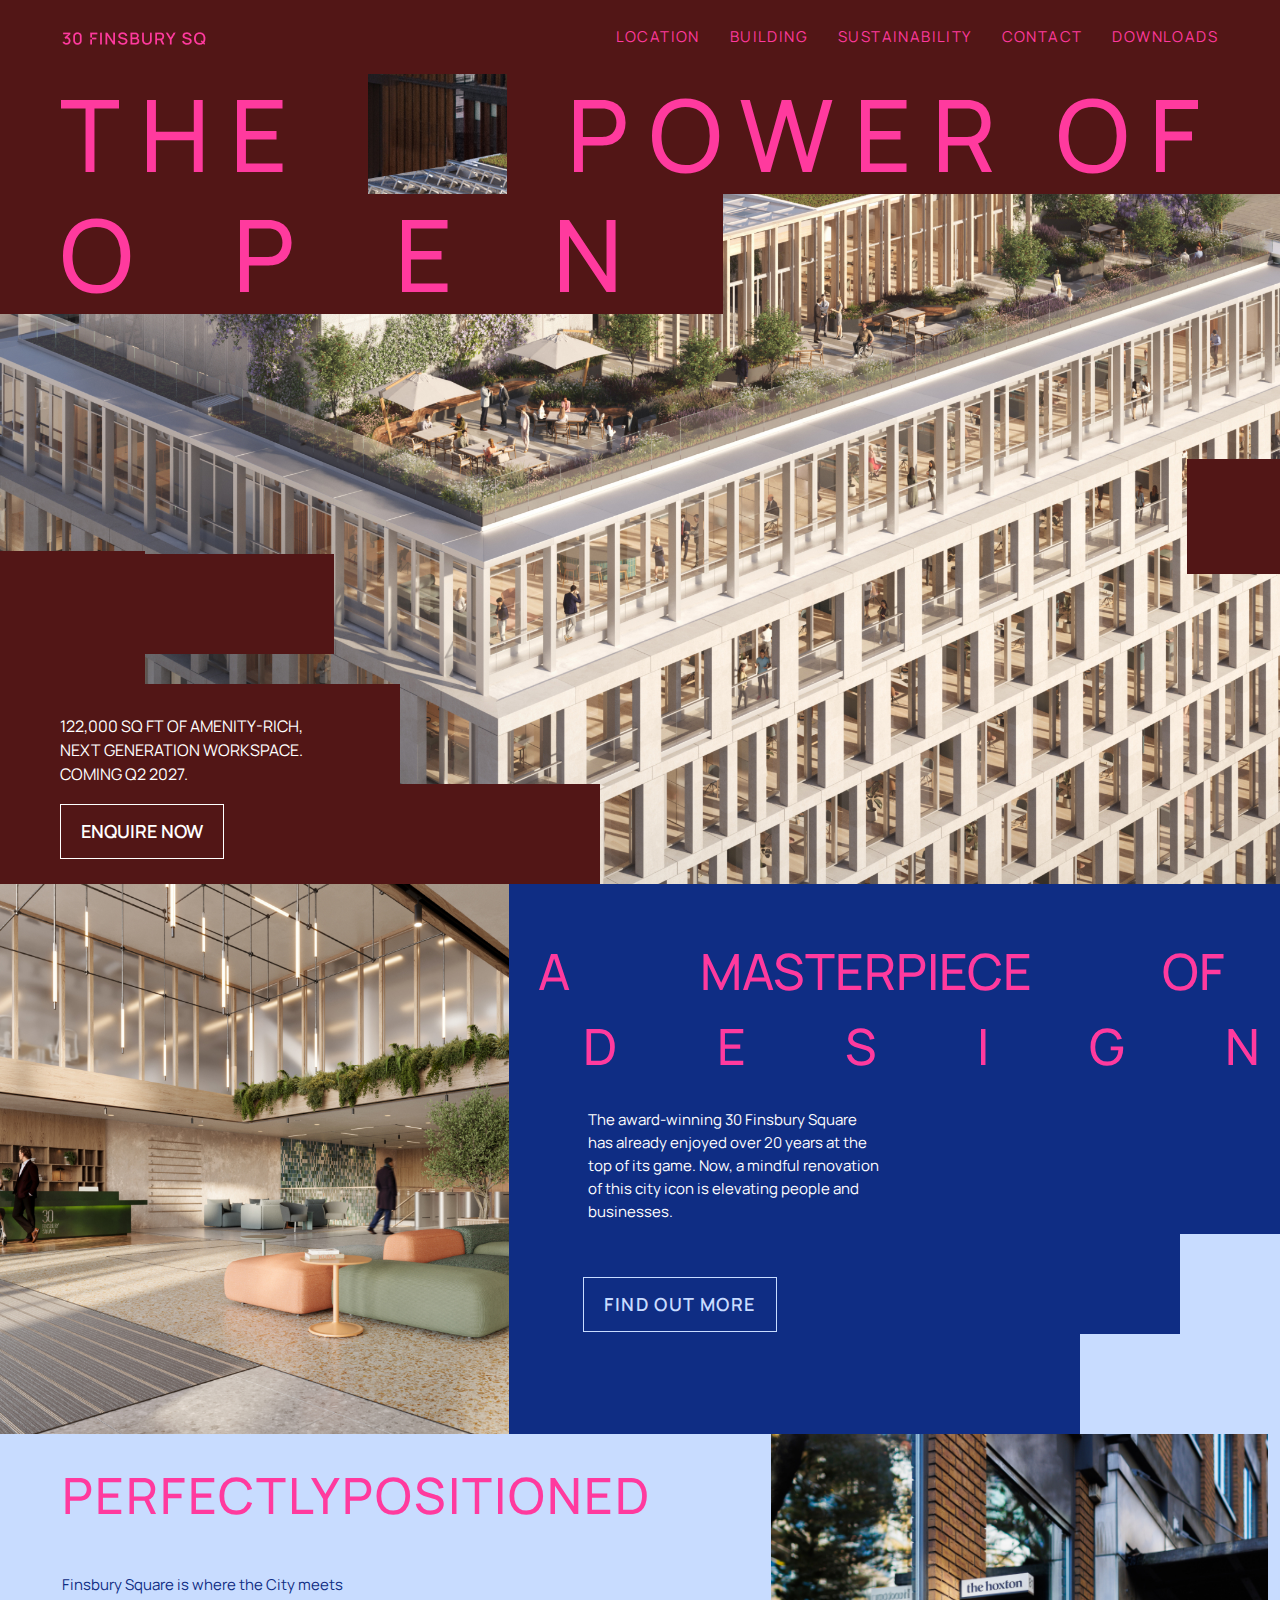
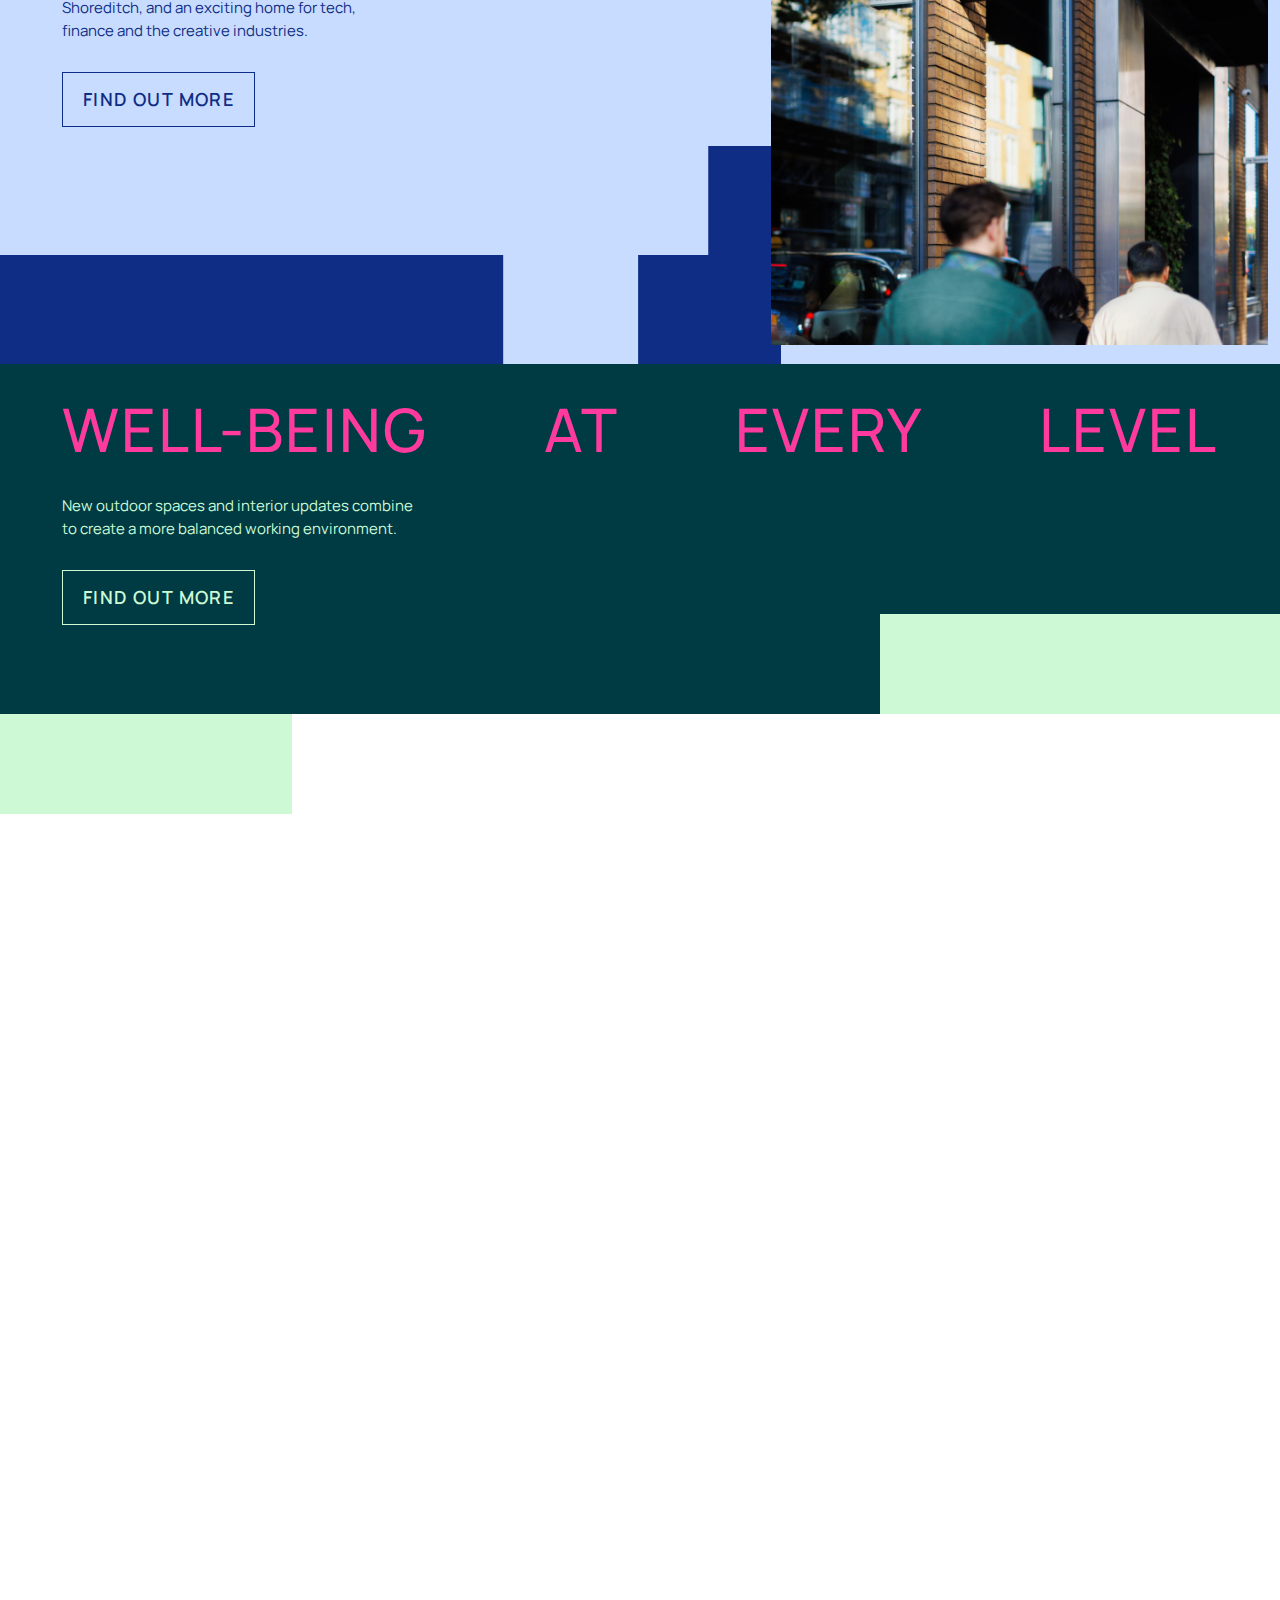
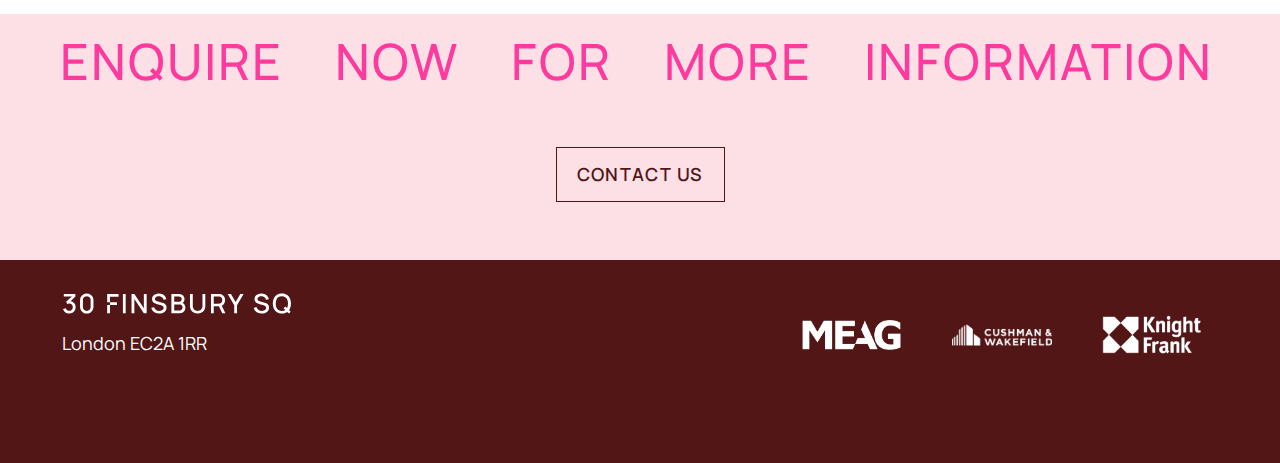
==== commit c06d8cf5: "ok" ====
--- a/index.html
+++ b/index.html
@@ -4,7 +4,7 @@
     <meta charset="UTF-8">
     <meta name="viewport" content="width=device-width, initial-scale=1.0"> <!-- Added meta tag for mobile responsiveness -->
     <link rel="shortcut icon" href="assets/images/logo_white.svg" type="image/x-icon">
-    <title>30 Finsbury SQ</title>
+    <title>30 Finsbury S</title>
     
     <!-- Bootstrap 5.3 CSS -->
     <link rel="stylesheet" href="https://cdnjs.cloudflare.com/ajax/libs/bootstrap/5.3.0/css/bootstrap.min.css"/>
@@ -128,7 +128,7 @@
                     <div class="b-para">
                         
                         <div class="buttons">
-                            <a href="#" class="button">Enquire Now</a>
+                            <a href="contact.html" class="button">Enquire Now</a>
                         </div>
                     </div>
 
@@ -240,17 +240,28 @@
                     </div>
 
                     <div class="desc home-desc my-4">The award-winning 30 Finsbury Square has already enjoyed over 20 years at the top of its game. Now, a mindful renovation of this city icon is elevating people and businesses.</div>
-
+                    
                     <div class="buttons b-media">
-                        <a href="#" class="button blue-light">Find out more</a>
-                    </div>
-                </div>
+                        <a href="building.html" class="button blue-light">Find out more</a>
+                    </div>
+
+                    
+
+                   
+                </div>
+
+               
 
                 <div class="info-home"></div>
                 <div class="info-home1 no-phon"></div>
             </div>
-        </div>
-    </div>
+
+           
+
+        </div>
+       
+    </div>
+   
     <!------------------------------------------ /INFO SECTION 1 -->
 
 
@@ -286,7 +297,7 @@
                     <div class="desc ">Finsbury Square is where the City meets Shoreditch, and an exciting home for tech, finance and the&nbsp;creative industries.</div>
 
                     <div class="buttons c-bottom">
-                        <a href="#" class="button blue">Find out more</a>
+                        <a href="location.html" class="button blue">Find out more</a>
                     </div>
                 </div>
                 <div class="no-desk-box2 no-desk"></div>
@@ -337,7 +348,7 @@
                     <div class="desc">New outdoor spaces and interior updates combine<br class="no-phon"> to create a more balanced working environment.</div>
 
                     <div class="buttons">
-                        <a href="#" class="button green-light">Find out more</a>
+                        <a href="sustainability.html" class="button green-light">Find out more</a>
                     </div>
                 </div>
 
@@ -417,7 +428,7 @@
             <div class="row align-items-center">
                 
                 <div class="col-lg-12 col-md-12 right text-center pt-5 pb-5 req_info_buttom">
-                    <a href="#" class="button red">Contact us</a>
+                    <a href="contact.html" class="button red">Contact us</a>
                 </div>
             </div>
 
--- a/assets/css/style.css
+++ b/assets/css/style.css
@@ -1181,7 +1181,7 @@
         overflow: hidden;
         position: relative;
        height: 550px;
-        z-index: -1;
+        /* z-index: -1; */
        
     }
     .infoSection1 .designImage {
@@ -1474,6 +1474,8 @@
     .sustain-page .infoSection1 {
         background-image: url("../images/sus-slider/image\ 10\ \(1\).jpg");
         background-color: var(--clr-green-light);
+        background-size: cover;
+        background-repeat: no-repeat;
     }
     .sustain-page .infoSection1 .right {
         background: var(--clr-green-light);
@@ -2244,6 +2246,7 @@
     letter-spacing: 2px;
     display: flex;
     flex-direction: row;
+    padding-top: 20px;
 }
 .feelGoodDesignSection .topBar .navigation {
     display: flex;
@@ -3193,7 +3196,7 @@
     background-color: var(--clr-red);;
     position: absolute;
     bottom: 0;
-    padding: 30px 60px;
+    padding: 20px 60px;
 }
 
 .b-para1{
@@ -3601,6 +3604,7 @@
 .middleSliderWrapper .para-img {
     
     width: 100%;
+    padding: 0;
     
 }
 
@@ -3803,7 +3807,7 @@
  #main-logo-container{
 
     width: 100%;
-    height: 100vh;
+    height: 500px;
     display: flex;
     flex-direction: column;
    
@@ -3812,7 +3816,7 @@
  #main-logo-container #main-logo-container-top{
 
     width: 100%;
-    height: 30vh;
+    height: 100%;
     display: flex;
   
     
@@ -3857,7 +3861,7 @@
  #main-logo-container #main-logo-container-down{
 
     width: 100%;
-    height: 30vh;
+    height: 100%;
     display: flex;
   
     
@@ -3888,4 +3892,22 @@
     width: 100%;
    margin-left: -12px;
     background-size: auto;
+ }
+
+
+ .location-page #scrool-map{
+width: 100%;
+height: 700px;
+background-color: red;
+
+ }
+
+ .location-page #scrool-map img{
+
+    width: 100%;
+    height: 700px;
+ }
+
+ .pinch-zoom {
+    
  }--- a/assets/css/media.css
+++ b/assets/css/media.css
@@ -1917,6 +1917,26 @@
 
 
 @media (max-width: 576px) {
+
+    .map-con{
+
+        padding-top: 0 !important;
+    }
+
+
+    .requestInfo .iconbox5 img {
+        width: 380px;
+        height: 200px;
+        background-position: center;
+        background-size: cover;
+    }
+
+
+    /* .location-page #scrool-map img{
+
+        width: 600px;
+        height: 600px;
+     } */
 
     .home-page .infoSection1 img {
         width: 104%;
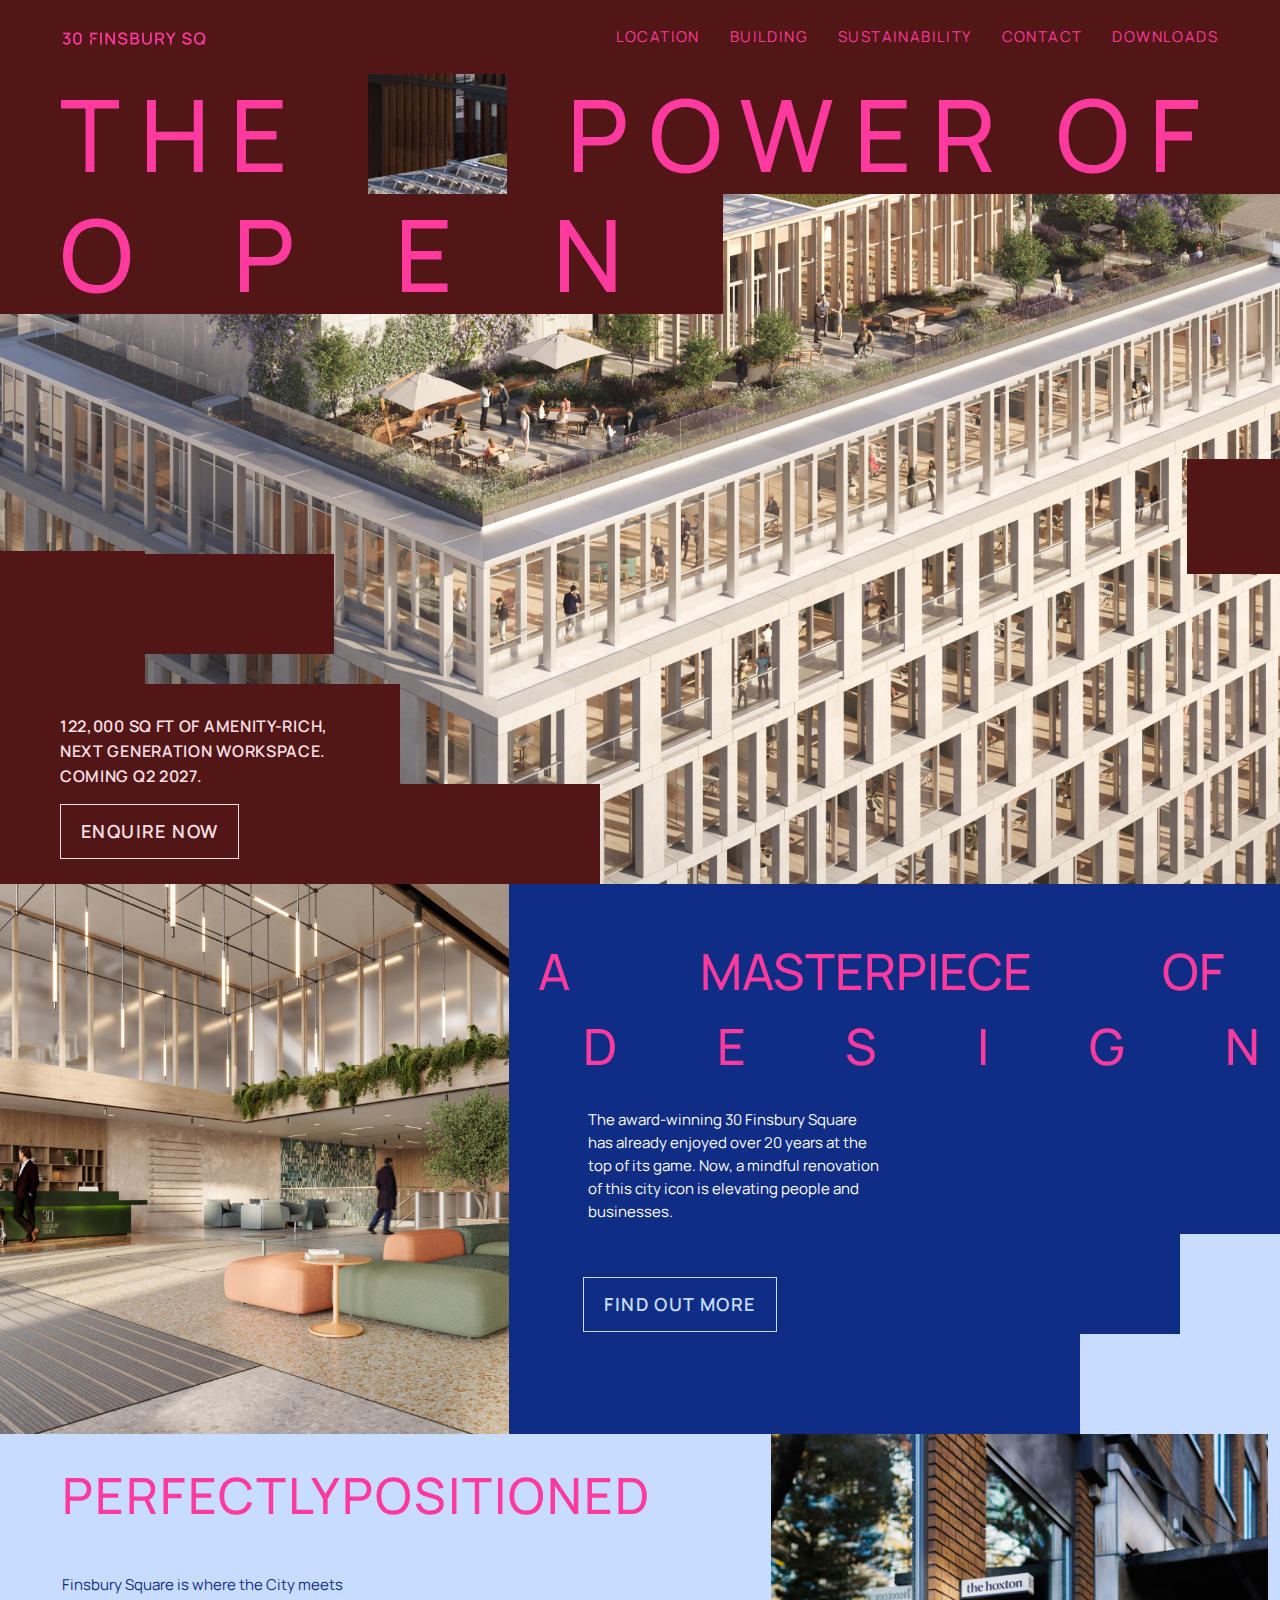
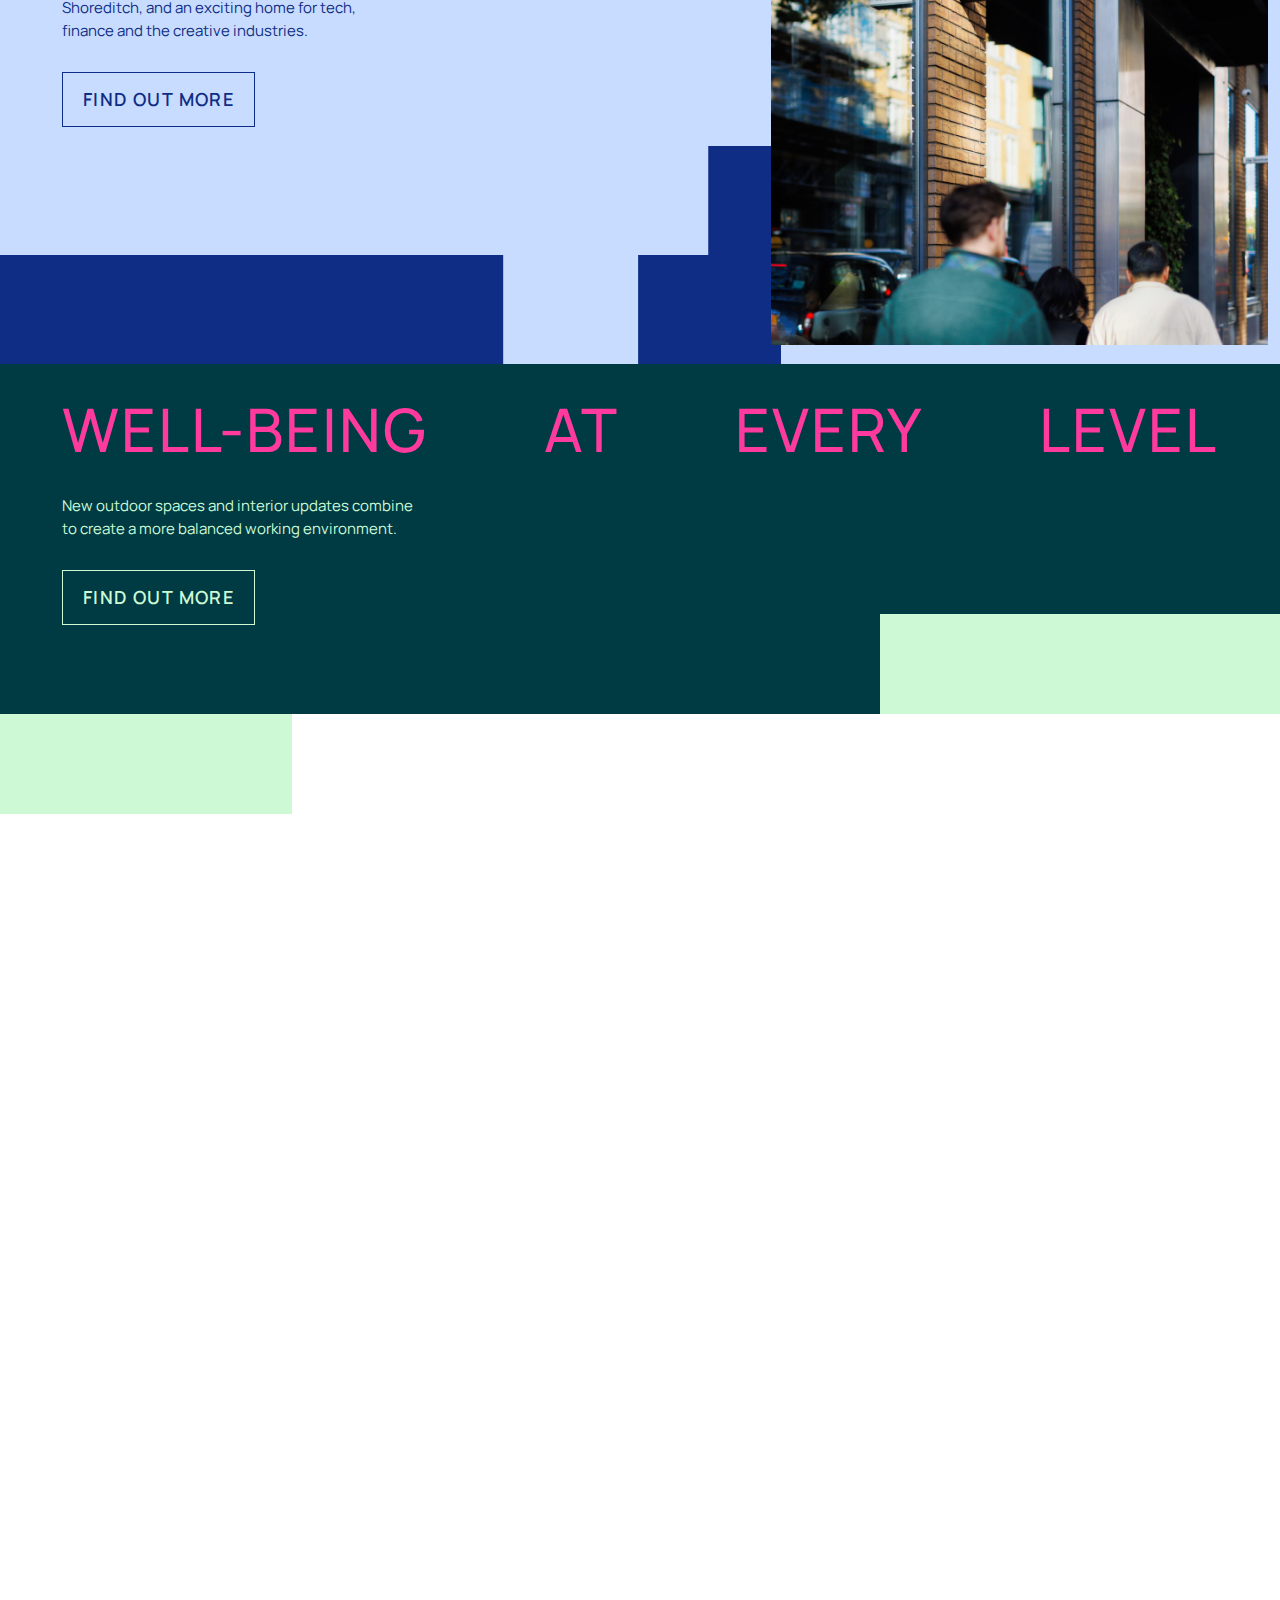
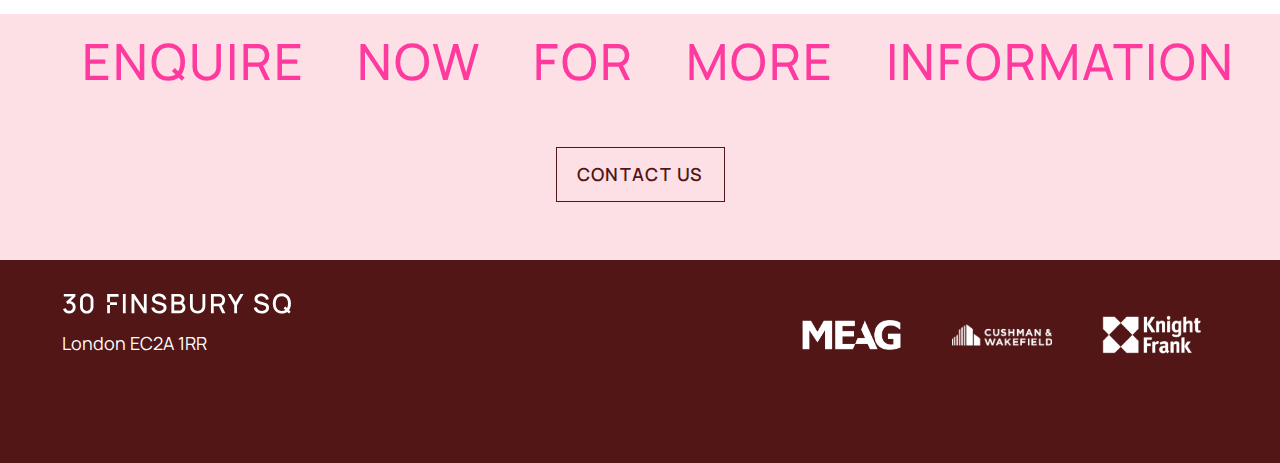
==== commit a7576f7a: "ok" ====
--- a/index.html
+++ b/index.html
@@ -4,7 +4,7 @@
     <meta charset="UTF-8">
     <meta name="viewport" content="width=device-width, initial-scale=1.0"> <!-- Added meta tag for mobile responsiveness -->
     <link rel="shortcut icon" href="assets/images/logo_white.svg" type="image/x-icon">
-    <title>30 Finsbury S</title>
+    <title>30 Finsbury SQ</title>
     
     <!-- Bootstrap 5.3 CSS -->
     <link rel="stylesheet" href="https://cdnjs.cloudflare.com/ajax/libs/bootstrap/5.3.0/css/bootstrap.min.css"/>
--- a/assets/css/style.css
+++ b/assets/css/style.css
@@ -97,10 +97,20 @@
 }
 .button.green-light:hover {
     background: var(--clr-green-light);
-    color: var(--clr-black);
-}
-
-
+    color: var(--clr-green);
+}
+
+.button{
+    border-color: var(--clr-pink-light);
+    color: var(--clr-pink-light);
+    letter-spacing: 1.4px;
+}
+
+.button:hover{
+    background: var(--clr-pink-light);
+    color: var(--clr-red);
+    
+}
 
 
 
@@ -2461,6 +2471,7 @@
         font-weight: var(--font-medium);
         color: var(--clr-pink);
         word-spacing: 10px;
+        margin-left: 22px;
        
     }
 
@@ -3213,13 +3224,24 @@
 
 
 .b-para .button{
-    color: white;
-    border: 1px solid white;
+    color: #FDE0E6;
+    border: 1px solid #FDE0E6;
   
 }
 
+.b-para .button:hover{
+    color: var(--clr-red);
+    
+  
+}
+
+
+
 .b-para1 p{
-    color: white;
+    color: #FDE0E6;
+    font-weight: 600;
+    line-height: 25px;
+    letter-spacing: 0.7px;
 }
 
 .infoSection3 .home-well-box{
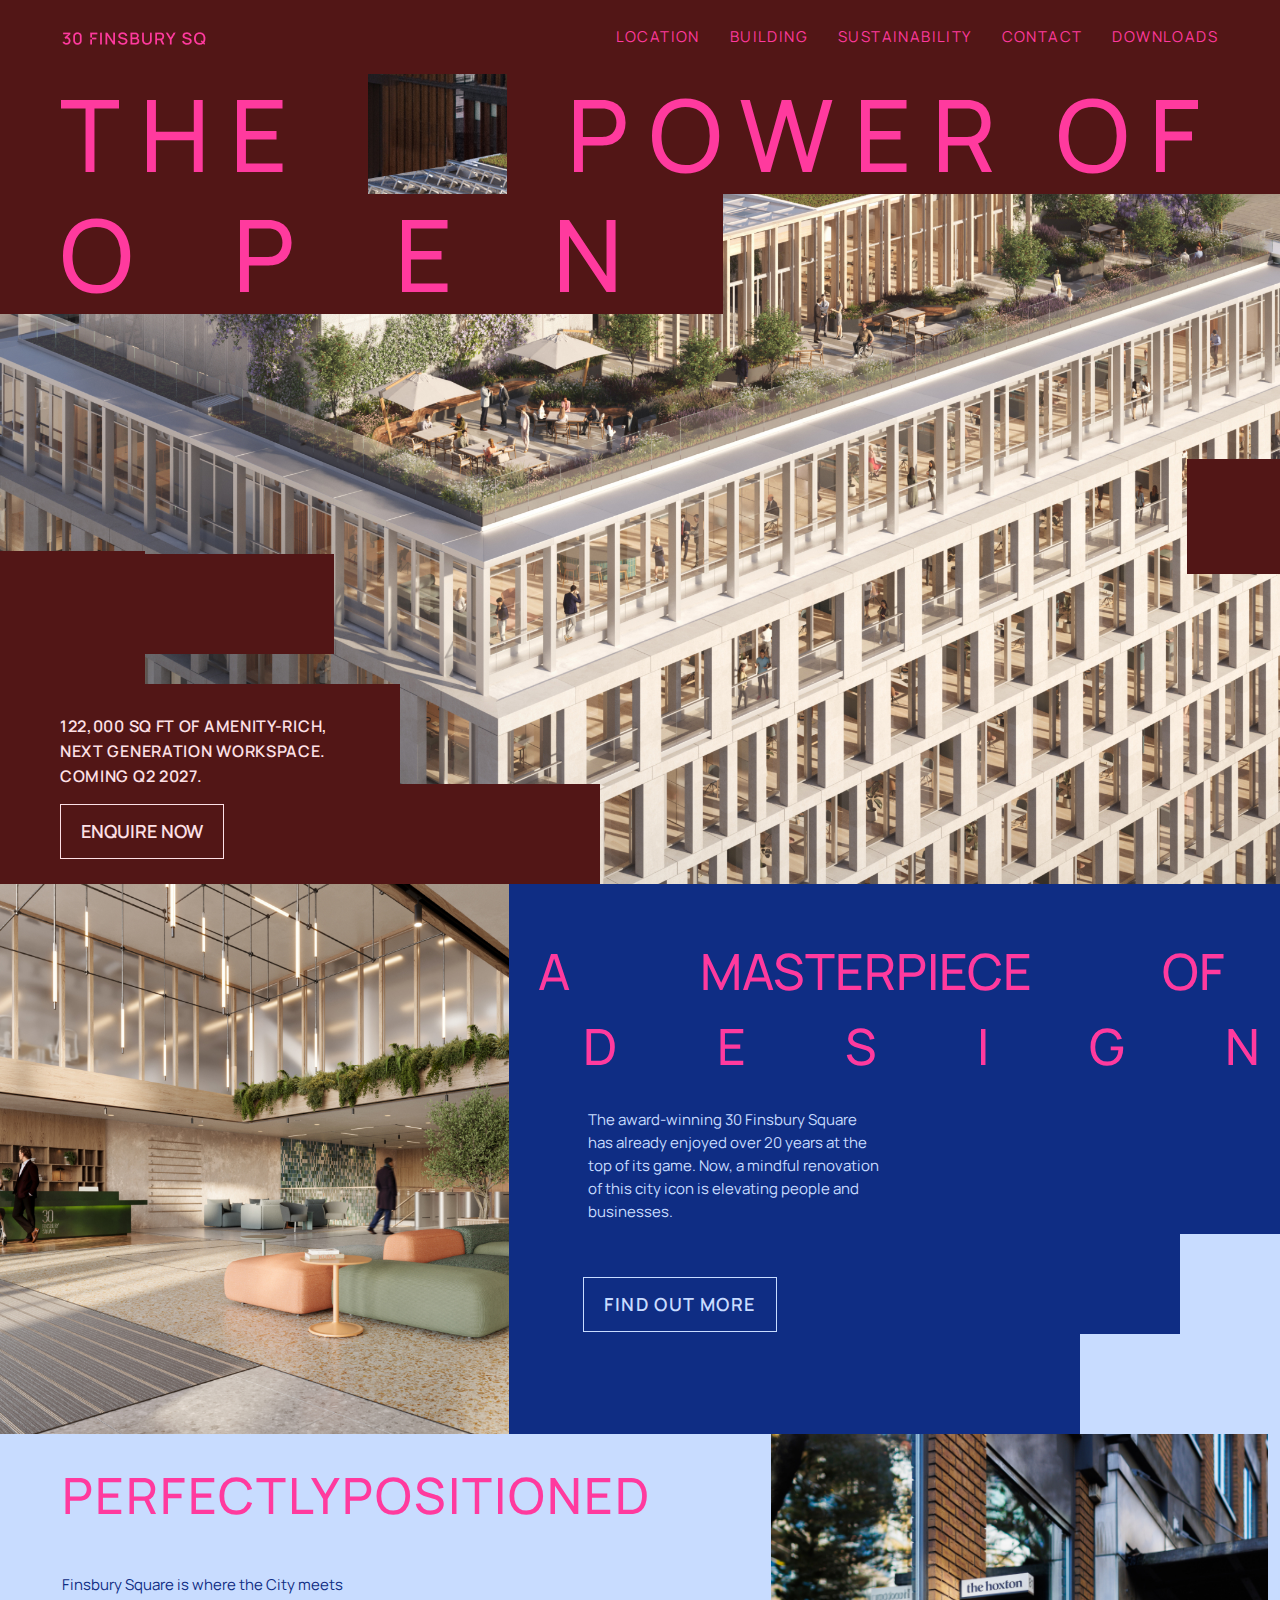
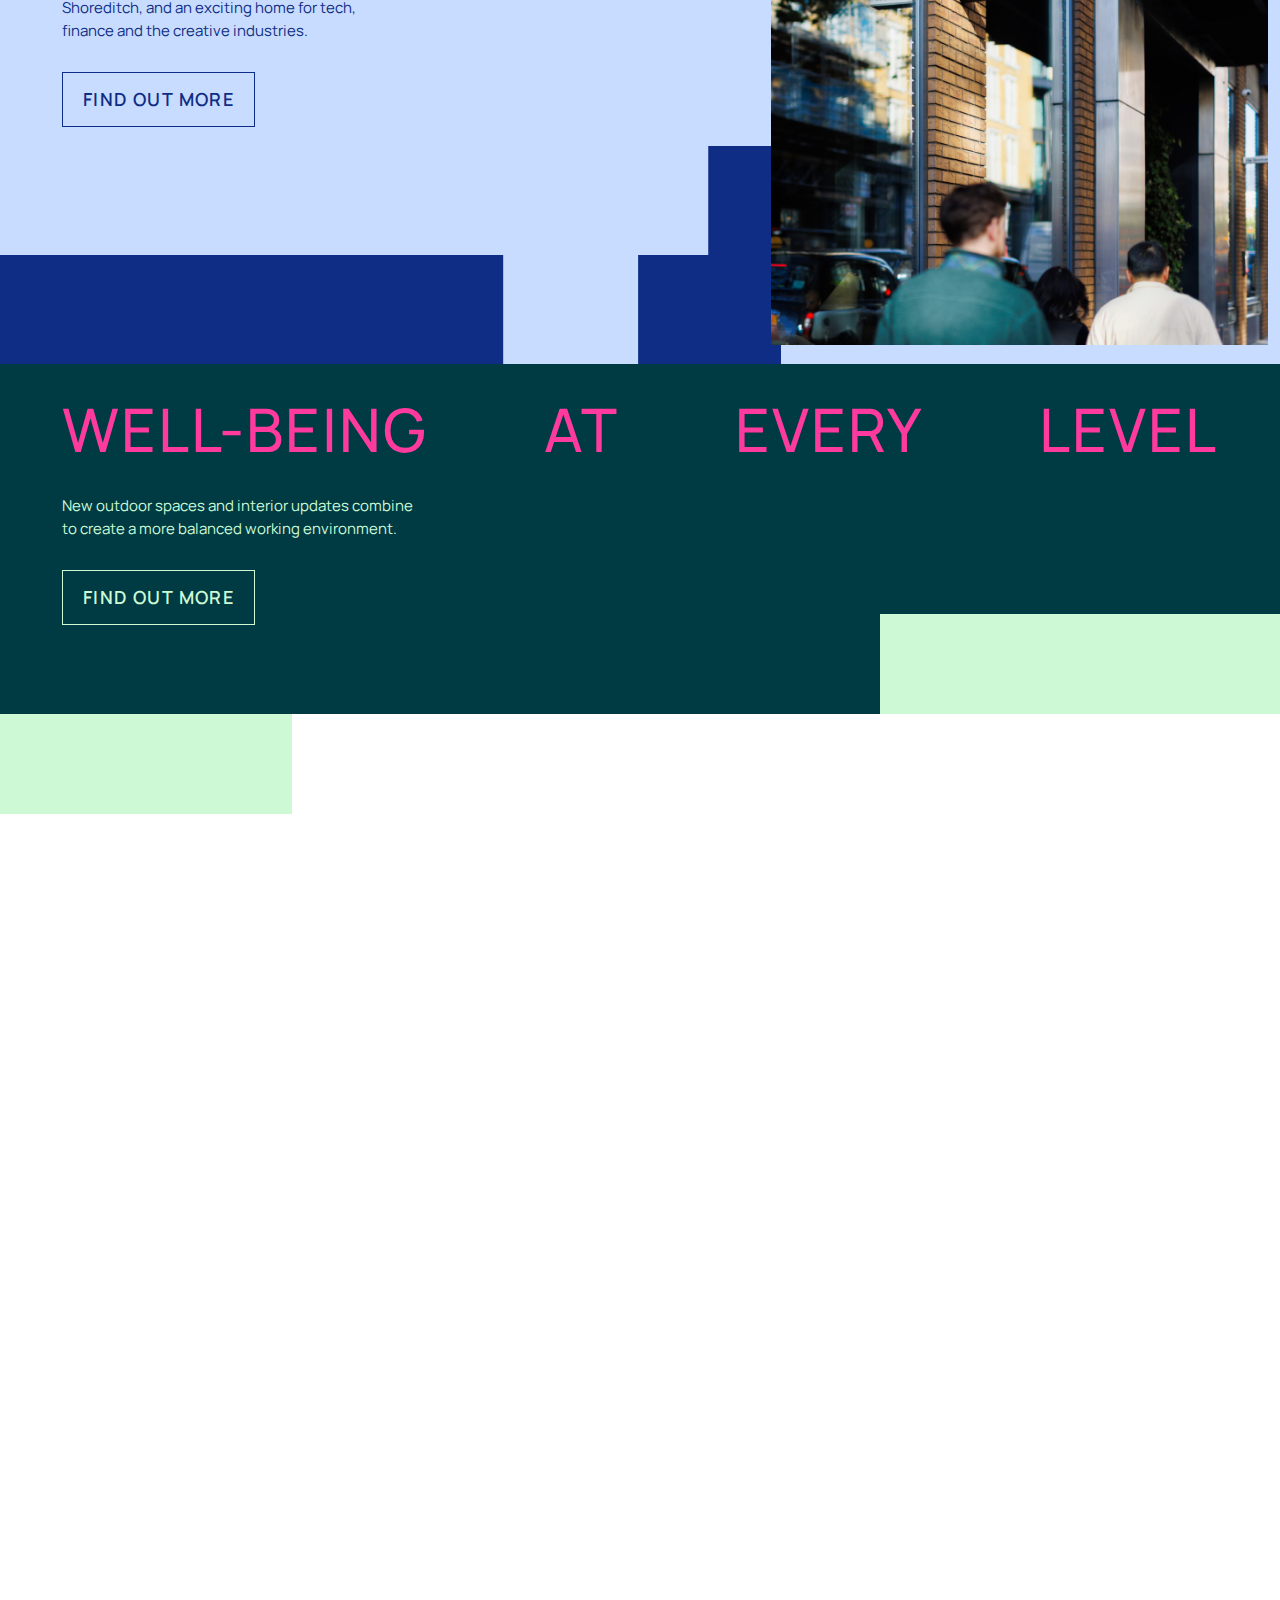
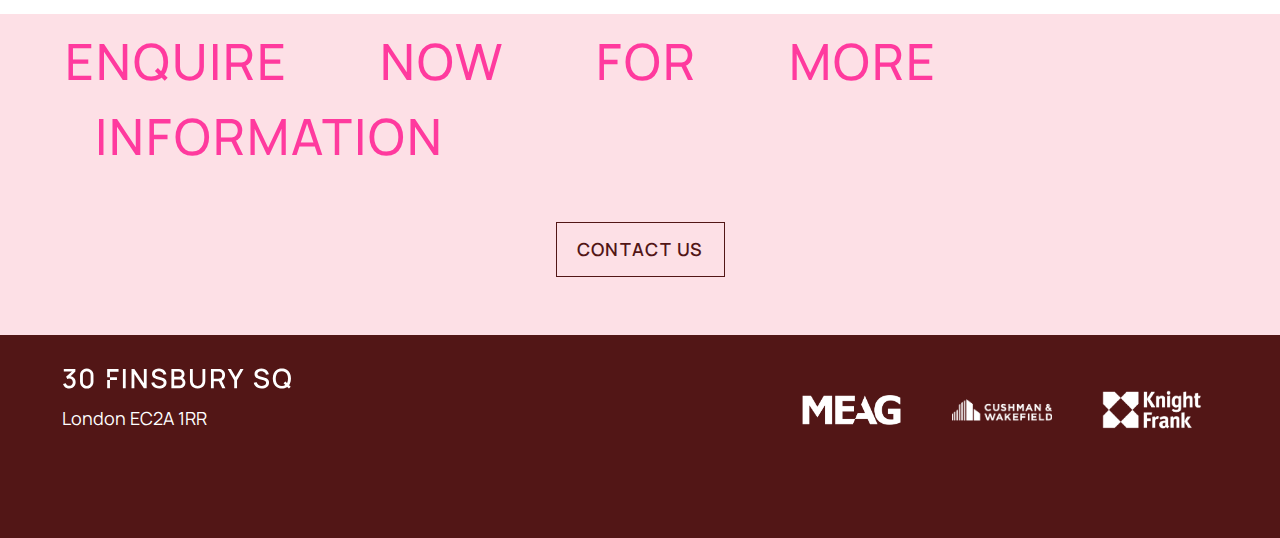
==== commit b5546c39: "ok" ====
--- a/index.html
+++ b/index.html
@@ -421,7 +421,7 @@
         <div class="container">
 
             <div class="row align-items-center">
-                <div class="col-lg-12 col-md-12 text-center text-md-start mb-4 mb-md-0 left open-text regis_block"><span>Enquire now <span class="reg_1">for more</span> <span class="reg_2" >information</span></span></div>
+                <div class="col-lg-12 col-md-12 text-center text-md-start mb-4 mb-md-0 left open-text regis_block"><span class="enquire_final"><span>Enquire now <span class="reg_1">for more</span> <span class="reg_2" >information</span></span></span></div>
                 
             </div>
 
--- a/assets/css/style.css
+++ b/assets/css/style.css
@@ -19,20 +19,21 @@
     font-family: 'Manrope', sans-serif;
     display: flex;
     justify-content: center;
-    
-    
-}
-.main-wrapper{
+
+
+}
+
+.main-wrapper {
     width: 100%;
     max-width: 1440px;
-   
+
 }
 
 .container {
     max-width: 1440px;
 }
 
-.email a{
+.email a {
     color: white;
     text-decoration: none;
     font-size: 15px;
@@ -53,63 +54,73 @@
     display: inline-block;
     transition: 0.2s;
 }
+
 .button.red {
     border-color: var(--clr-red);
     color: var(--clr-red);
     letter-spacing: 1.4px;
 }
+
 .button.red:hover {
     background: var(--clr-red);
-    color: var(--clr-white);
-}
+    color: var(--clr-pink-light);
+}
+
 .button.blue {
     border-color: var(--clr-blue);
     color: var(--clr-blue);
     letter-spacing: 1.4px;
     margin-top: 30px;
 }
+
 .button.blue:hover {
     background: var(--clr-blue);
-    color: var(--clr-white);
-}
+    color: var(--clr-blue-light);
+}
+
 .button.blue-light {
     border-color: var(--clr-blue-light);
     color: var(--clr-blue-light);
     letter-spacing: 1.4px;
 }
+
 .button.blue-light:hover {
     background: var(--clr-blue-light);
-    color: var(--clr-black);
-}
+    color: var(--clr-blue)
+}
+
 .button.green {
     border-color: var(--clr-green);
     color: var(--clr-green);
     letter-spacing: 1.4px;
 }
+
 .button.green:hover {
     background: var(--clr-green);
-    color: var(--clr-white);
-}
+    color: var(--clr-green-light);
+}
+
 .button.green-light {
     border-color: var(--clr-green-light);
     color: var(--clr-green-light);
     letter-spacing: 1.4px;
 }
+
 .button.green-light:hover {
     background: var(--clr-green-light);
     color: var(--clr-green);
 }
 
-.button{
+.button {
     border-color: var(--clr-pink-light);
     color: var(--clr-pink-light);
-    letter-spacing: 1.4px;
-}
-
-.button:hover{
+    letter-spacing: 4%;
+}
+
+.button:hover {
     background: var(--clr-pink-light);
     color: var(--clr-red);
-    
+
 }
 
 
@@ -146,102 +157,114 @@
 
 
 /**************************************** HEADER */
-    .header {
-        /* background: var(--clr-red); */
-        padding: 25px 50px;
-        position: sticky;
-        top: 0;
-        z-index: 9999999;
-        transition: 0.2s;
-    }
-   
-    .header .right {
-        text-align: right;
-    }
-    .header .right .menuToggle {
-        color: var(--clr-white);
-        width: 50px;
-        height: 50px;
-        display: none !important;
-        align-items: center;
-        justify-content: center;
-        cursor: pointer;
-        transition: 0.2s;
-    }
-    .header .right .menuToggle:hover {
-        background-color: rgba(255,255,255,0.1);
-    }
-    .header .right .menuToggle .line1,
-    .header .right .menuToggle .line2,
-    .header .right .menuToggle .line3 {
-        transition: 0.2s;
-    }
-    .header .right .menuToggle.close .line3 {
-        display: none;
-    }
-    .header .right .menuToggle.close .line1 {
-        transform: rotate(45deg);
-        transform-origin: 30% 10%;
-        padding-left: 10px;
-    }
-    .header .right .menuToggle.close .line2 {
-        transform: rotate(-45deg);
-        transform-origin: 27% 90%;
-        padding-left: 10px;
-    }
-
-    .header .menuWrapper {
-        background: var(--clr-red);
-        height: 0;
-        overflow: hidden;
-        transition: 0.7s ease-in-out;
-        transition-delay: 0.1s;
-        display: flex;
-        align-items: center;
-        justify-content: center;
-        position: fixed;
-        top: 90px;
-        left: 0;
-        right: 0;
-        margin-top: -90px;
-        padding-top: 0;
-        z-index: -1;
-        max-width: 1440px;
-        position: absolute;
-        text-align: center;
-
-        
-    }
-    .header .menuWrapper.open {
-        height: 100vh;
-        padding-top: 90px;
-    }
-    .header .menuWrapper ul {
-        opacity: 0;
-        transition: 0.2s;
-        list-style: none;
-        padding: 0;
-        margin: 0;
-        text-align: center;
-    }
-    .header .menuWrapper.open ul {
-        opacity: 1;
-        transition-delay: 0.8s;
-    }
-    .header .menuWrapper ul li a {
-        color: var(--clr-pink);
-        font-size: 30px;
-        font-weight: var(--font-medium);
-        text-decoration: none;
-        text-transform: uppercase;
-        letter-spacing: 2px;
-        display: inline-block;
-        margin: 10px 0;
-        transition: 0.2s;
-    }
-    .header .menuWrapper ul li a:hover {
-        color: white;
-    }
+.header {
+    /* background: var(--clr-red); */
+    padding: 25px 50px;
+    position: sticky;
+    top: 0;
+    z-index: 9999999;
+    transition: 0.2s;
+}
+
+.header .right {
+    text-align: right;
+}
+
+.header .right .menuToggle {
+    color: var(--clr-white);
+    width: 50px;
+    height: 50px;
+    display: none !important;
+    align-items: center;
+    justify-content: center;
+    cursor: pointer;
+    transition: 0.2s;
+}
+
+.header .right .menuToggle:hover {
+    background-color: rgba(255, 255, 255, 0.1);
+}
+
+.header .right .menuToggle .line1,
+.header .right .menuToggle .line2,
+.header .right .menuToggle .line3 {
+    transition: 0.2s;
+}
+
+.header .right .menuToggle.close .line3 {
+    display: none;
+}
+
+.header .right .menuToggle.close .line1 {
+    transform: rotate(45deg);
+    transform-origin: 30% 10%;
+    padding-left: 10px;
+}
+
+.header .right .menuToggle.close .line2 {
+    transform: rotate(-45deg);
+    transform-origin: 27% 90%;
+    padding-left: 10px;
+}
+
+.header .menuWrapper {
+    background: var(--clr-red);
+    height: 0;
+    overflow: hidden;
+    transition: 0.7s ease-in-out;
+    transition-delay: 0.1s;
+    display: flex;
+    align-items: center;
+    justify-content: center;
+    position: fixed;
+    top: 90px;
+    left: 0;
+    right: 0;
+    margin-top: -90px;
+    padding-top: 0;
+    z-index: -1;
+    max-width: 1440px;
+    position: absolute;
+    text-align: center;
+
+
+}
+
+.header .menuWrapper.open {
+    height: 100vh;
+    padding-top: 90px;
+}
+
+.header .menuWrapper ul {
+    opacity: 0;
+    transition: 0.2s;
+    list-style: none;
+    padding: 0;
+    margin: 0;
+    text-align: center;
+}
+
+.header .menuWrapper.open ul {
+    opacity: 1;
+    transition-delay: 0.8s;
+}
+
+.header .menuWrapper ul li a {
+    color: var(--clr-pink);
+    font-size: 30px;
+    font-weight: var(--font-medium);
+    text-decoration: none;
+    text-transform: uppercase;
+    letter-spacing: 2px;
+    display: inline-block;
+    margin: 10px 0;
+    transition: 0.2s;
+}
+
+.header .menuWrapper ul li a:hover {
+    color: white;
+}
+
 /**************************************** /HEADER */
 
 
@@ -270,397 +293,443 @@
 
 
 /**************************************** SLIDER SECTION */
-    .home-page .heroSliderWrapper {
-        background-color: var(--clr-red);
-        padding-top: 90px;
-        margin-top: -90px;
-    }
-    .home-page header {
-        background: var(--clr-red);
-    }
-    .location-page .innerHeroSliderWrapper {
-        margin-top: -90px;
-    }
-    .location-page .innerHeroSliderWrapper .heroInner {
-        height: 100vh;
-    }
-    .contact-page .innerHeroSliderWrapper {
-        background-color: var(--clr-green);
-        padding-top: 90px;
-        margin-top: -90px;
-        min-height: auto;
-        padding-left: 10px;
-    }
-    .download-page .innerHeroSliderWrapper {
-        background-color: var(--clr-blue);
-        padding-top: 90px;
-        margin-top: -90px;
-    }
-    .sustain-page .innerHeroSliderWrapper {
-        background-color: var(--clr-green);
-        padding-top: 90px;
-        margin-top: -90px;
-        height: 100vh;
-    }
-    .floorplans-page .innerHeroSliderWrapper {
-        background-color: var(--clr-red);
-        padding-top: 90px;
-        margin-top: -90px;
-        height: 100vh;
-    }
-    
-
-
-
-
-
-
-
-
-
-
-
-
-
-
-    .heroSliderWrapper .heroSlider {
-        position: relative;
-    }
-    .heroSliderWrapper .heroSlider .sliderInner {
-        height: calc(100vh - 90px);
-        overflow: hidden;
-        position: relative;
-    }
-    .heroSliderWrapper .heroSlider .sliderInner img {
-        width: 100%;
-        height: 100%;
-        object-fit: cover;
-    }
-    .heroSliderWrapper .heroSlider .textBlock {
-        position: absolute;
-        top: 0;
-        right: 0;
-        bottom: 0;
-        left: 0;
-    }
-    .heroSliderWrapper .heroSlider .textBlock .text {
-        font-size: 100px;
-        text-transform: uppercase;
-    }
-    .heroSliderWrapper .heroSlider .textBlock .text br {
-        display: none;
-    }
-    .heroSliderWrapper .heroSlider .textBlock .text .top {
-        display: flex;
-        align-items: center;
-        justify-content: space-between;
-        line-height: 100%;
-    }
-    .heroSliderWrapper .heroSlider .textBlock .text .bottom {
-        line-height: 100%;
-    }
-    .heroSliderWrapper .heroSlider .textBlock .text .top .top1,
-    .heroSliderWrapper .heroSlider .textBlock .text .top .top2,
-    .heroSliderWrapper .heroSlider .textBlock .text .bottom .bottom1,
-    .heroSliderWrapper .heroSlider .textBlock .text .bottom .bottom2 {
-        font-weight: var(--font-medium);
-        background-color: var(--clr-red);
-        display: inline-block;
-        color: var(--clr-pink);
-        padding: 10px 60px;
-        letter-spacing: 20px;
-    }
-    .heroSliderWrapper .heroSlider .textBlock .text .bottom .bottom1,
-    .heroSliderWrapper .heroSlider .textBlock .text .bottom .bottom2 {
-        letter-spacing: 100px;
-        padding-right: 0;
-    }
-    .heroSliderWrapper .heroSlider .textBlock .design {
-        height: 80%;
-        width: 100%;
-    }
-    .heroSliderWrapper .heroSlider .textBlock .design img {
-        width: 100%;
-        height: 100%;
-        object-fit: unset;
-    }
-
-    .heroSliderWrapper .heroSlider .slick-dots {
-        position: absolute;
-        bottom: 30px;
-        left: 50%;
-        transform: translateX(-50%);
-        z-index: 999;
-        list-style: none;
-        padding: 0;
-        margin: 0;
-        display: flex;
-        align-items: center;
-        justify-content: center;
-        gap: 10px;
-    }
-    .heroSliderWrapper .heroSlider .slick-dots li button {
-        -webkit-appearance: none;
-        -moz-appearance: none;
-        appearance: none;
-        width: 10px;
-        height: 10px;
-        display: block;
-        border-radius: 100px;
-        text-indent: -9999px;
-        overflow: hidden;
-        border: 0;
-        background: var(--clr-red);
-        padding: 0;
-        transition: 0.2s;
-        box-shadow: 0 0 0 2px var(--clr-pink-light);
-    }
-    .heroSliderWrapper .heroSlider .slick-dots li.slick-active button {
-        box-shadow: 0 0 0 2px var(--clr-red);
-        background-color: var(--clr-pink-light);
-        width: 30px;
-    }
-
-
-
-
-
-
-
-    .contact-page .innerHeroSliderWrapper {
-        position: relative;
-    }
-    .contact-page .innerHeroSliderWrapper .bigHeading {
-        display: flex;
-        align-items: center;
-        justify-content: space-between;
-        padding: 30px;
-        font-size: 100px;
-        font-style: normal;
-        font-weight: 500;
-        line-height: 120px;
-        letter-spacing: 7px;
-        text-transform: uppercase;
-        color: var(--clr-pink);
-        position: relative;
-        z-index: 1;
-    }
-    .contact-page .innerHeroSliderWrapper .designBoxes .designBox1 {
-        position: absolute;
-        top: 110px;
-        left: 0;
-    }
-    .contact-page .innerHeroSliderWrapper .designBoxes .designBox1::before {
-        content: '';
-        display: block;
-        background-color: var(--clr-green-light);
-        width: 150%;
-        height: 140px;
-    }
-    .contact-page .innerHeroSliderWrapper .designBoxes .designBox1::after {
-        content: '';
-        display: block;
-        background-color: var(--clr-green-light);
-        width: 600px;
-        height: 140px;
-    }
-    .contact-page .innerHeroSliderWrapper .designBoxes .designBox2 {
-        position: absolute;
-        bottom: 0;
-        right: 0;
-    }
-    .contact-page .innerHeroSliderWrapper .designBoxes .designBox2::before {
-        content: '';
-        display: block;
-        height: 120px;
-        width: 650px;
-        background-color: var(--clr-green-light);
-        bottom: 0;
-        right: 0;
-    }
-    .contact-page .innerHeroSliderWrapper .designBoxes .designBox2::after {
-        content: '';
-        display: block;
-        background: var(--clr-green);
-        height: 120px;
-        width: 20px;
-        position: absolute;
-        bottom: 0;
-        right: 570px;
-    }
-    
-
-    .contact-page .innerHeroSliderWrapper .textBlock {
-        position: relative;
-        left: 0;
-        bottom: 0;
-        padding: 40px;
-        display: flex;
-        grid-template-columns: 1fr 1fr;
-        gap: 64px;
-        margin-top: 100px;
-        padding-left: 45px;
-    }
-    .contact-page .innerHeroSliderWrapper .textBlock .item {
-        display: grid;
-        margin-top: 30px;
-    }
-    .contact-page .innerHeroSliderWrapper .textBlock .item .name {
-        color: var(--clr-pink);
-    }
-    .contact-page .innerHeroSliderWrapper .textBlock .item .email {
-        color: var(--clr-white);
-    }
-
-
-
-
-
-
-
-
-    .download-page .innerHeroSliderWrapper .bigHeading {
-        font-size: 100px;
-        color: var(--clr-pink);
-        text-transform: uppercase;
-        font-weight: var(--font-medium);
-        text-align: center;
-        display: flex;
-        justify-content: space-between;
-        padding: 0 50px;
-    }
-
-
-
-
-
-
-    .sustain-page .innerHeroSliderWrapper .heroInner {
-        height: 100%;
-        position: relative;
-    }
-    .sustain-page .innerHeroSliderWrapper .heroInner img {
-        width: 100%;
-        height: 100%;
-        object-fit: cover;
-    }
-    .sustain-page .innerHeroSliderWrapper .heroInner .textBlock {
-        width: 100%;
-        position: absolute;
-        top: 0;
-        left: 0;
-    }
-    .sustain-page .innerHeroSliderWrapper .heroInner .textBlock .text {
-        width: 100%;
-        display: grid;
-    }
-    .sustain-page .innerHeroSliderWrapper .heroInner .textBlock .text .top {
-        width: 100%;
-    }
-    .sustain-page .innerHeroSliderWrapper .heroInner .textBlock .text .top .top1 {
-        background-color: var(--clr-green);
-        display: inline-block;
-        font-size: 100px;
-        color: var(--clr-pink);
-        font-weight: var(--font-medium);
-        letter-spacing: 10px;
-        text-transform: uppercase;
-        padding: 0 50px;
-    }
-    .sustain-page .innerHeroSliderWrapper .heroInner .textBlock .text .bottom {
-        width: 100%;
-        text-align: right;
-    }
-    .sustain-page .innerHeroSliderWrapper .heroInner .textBlock .text .bottom .bottom1 {
-        background-color: var(--clr-green);
-        display: inline-block;
-        font-size: 100px;
-        color: var(--clr-pink);
-        font-weight: var(--font-medium);
-        letter-spacing: 20px;
-        text-transform: uppercase;
-        padding: 0 50px;
-        position: relative;
-    }
-    .sustain-page .innerHeroSliderWrapper .heroInner .textBlock .text .bottom .bottom1::after {
-        content: '';
-        position: absolute;
-        background-color: var(--clr-green);
-        width: 300px;
-        height: 120px;
-        right: 0;
-        bottom: -120px;
-    }
-    .sustain-page .innerHeroSliderWrapper .heroInner .designBoxes .designBox1 {
-        position: absolute;
-        bottom: 0;
-        left: 0;
-        background-color: var(--clr-green);
-        width: 415px;
-        height: 120px;
-    }
-
-
-
-
-
-
-    .floorplans-page .innerHeroSliderWrapper img {
-        width: 100%;
-        height: 100%;
-        object-fit: cover;
-    }
-    .floorplans-page .innerHeroSliderWrapper .heroInner {
-        height: 100%;
-        position: relative;
-    }
-    .floorplans-page .innerHeroSliderWrapper .heroInner .textBlock {
-        position: absolute;
-        left: 0;
-        right: 0;
-        bottom: 0;
-    }
-    .floorplans-page .innerHeroSliderWrapper .heroInner .textBlock .top {
-        display: flex;
-        align-items: center;
-        justify-content: flex-start;
-        padding: 0;
-    }
-    .floorplans-page .innerHeroSliderWrapper .heroInner .textBlock .middle {
-        display: flex;
-        justify-content: center;
-    }
-    .floorplans-page .innerHeroSliderWrapper .heroInner .textBlock .bottom {
-        display: flex;
-        justify-content: space-between;
-        background: var(--clr-red);
-    }
-    .floorplans-page .innerHeroSliderWrapper .heroInner .textBlock .top .top1,
-    .floorplans-page .innerHeroSliderWrapper .heroInner .textBlock .top .top2,
-    .floorplans-page .innerHeroSliderWrapper .heroInner .textBlock .middle .middle1,
-    .floorplans-page .innerHeroSliderWrapper .heroInner .textBlock .bottom .bottom1,
-    .floorplans-page .innerHeroSliderWrapper .heroInner .textBlock .bottom .bottom2,
-    .floorplans-page .innerHeroSliderWrapper .heroInner .textBlock .bottom .bottom3 {
-        background-color: var(--clr-red);
-        display: inline-block;
-        font-size: 100px;
-        color: var(--clr-pink);
-        font-weight: var(--font-medium); 
-        letter-spacing: 10px;
-        text-transform: uppercase;
-        padding: 0 50px;
-        line-height: 120px;
-    }
-
-
-    .floorplans-page .innerHeroSliderWrapper .designBoxes .designBox1 {
-        position: absolute;
-        background-color: var(--clr-red);
-        top: 0;
-        right: 0;
-        width: 250px;
-        height: 100px;
-    }
+.home-page .heroSliderWrapper {
+    background-color: var(--clr-red);
+    padding-top: 90px;
+    margin-top: -90px;
+}
+
+.home-page header {
+    background: var(--clr-red);
+}
+
+.location-page .innerHeroSliderWrapper {
+    margin-top: -90px;
+}
+
+.location-page .innerHeroSliderWrapper .heroInner {
+    height: 100vh;
+}
+
+.contact-page .innerHeroSliderWrapper {
+    background-color: var(--clr-green);
+    padding-top: 90px;
+    margin-top: -90px;
+    min-height: auto;
+    padding-left: 10px;
+}
+
+.download-page .innerHeroSliderWrapper {
+    background-color: var(--clr-blue);
+    padding-top: 90px;
+    margin-top: -90px;
+}
+
+.sustain-page .innerHeroSliderWrapper {
+    background-color: var(--clr-green);
+    padding-top: 90px;
+    margin-top: -90px;
+    height: 100vh;
+}
+
+.floorplans-page .innerHeroSliderWrapper {
+    background-color: var(--clr-red);
+    padding-top: 90px;
+    margin-top: -90px;
+    height: 100vh;
+}
+
+
+
+
+
+
+
+
+
+
+
+
+
+
+
+.heroSliderWrapper .heroSlider {
+    position: relative;
+}
+
+.heroSliderWrapper .heroSlider .sliderInner {
+    height: calc(100vh - 90px);
+    overflow: hidden;
+    position: relative;
+}
+
+.heroSliderWrapper .heroSlider .sliderInner img {
+    width: 100%;
+    height: 100%;
+    object-fit: cover;
+}
+
+.heroSliderWrapper .heroSlider .textBlock {
+    position: absolute;
+    top: 0;
+    right: 0;
+    bottom: 0;
+    left: 0;
+}
+
+.heroSliderWrapper .heroSlider .textBlock .text {
+    font-size: 100px;
+    text-transform: uppercase;
+}
+
+.heroSliderWrapper .heroSlider .textBlock .text br {
+    display: none;
+}
+
+.heroSliderWrapper .heroSlider .textBlock .text .top {
+    display: flex;
+    align-items: center;
+    justify-content: space-between;
+    line-height: 100%;
+}
+
+.heroSliderWrapper .heroSlider .textBlock .text .bottom {
+    line-height: 100%;
+}
+
+.heroSliderWrapper .heroSlider .textBlock .text .top .top1,
+.heroSliderWrapper .heroSlider .textBlock .text .top .top2,
+.heroSliderWrapper .heroSlider .textBlock .text .bottom .bottom1,
+.heroSliderWrapper .heroSlider .textBlock .text .bottom .bottom2 {
+    font-weight: var(--font-medium);
+    background-color: var(--clr-red);
+    display: inline-block;
+    color: var(--clr-pink);
+    padding: 10px 60px;
+    letter-spacing: 20px;
+}
+
+.heroSliderWrapper .heroSlider .textBlock .text .bottom .bottom1,
+.heroSliderWrapper .heroSlider .textBlock .text .bottom .bottom2 {
+    letter-spacing: 100px;
+    padding-right: 0;
+}
+
+.heroSliderWrapper .heroSlider .textBlock .design {
+    height: 80%;
+    width: 100%;
+}
+
+.heroSliderWrapper .heroSlider .textBlock .design img {
+    width: 100%;
+    height: 100%;
+    object-fit: unset;
+}
+
+.heroSliderWrapper .heroSlider .slick-dots {
+    position: absolute;
+    bottom: 30px;
+    left: 50%;
+    transform: translateX(-50%);
+    z-index: 999;
+    list-style: none;
+    padding: 0;
+    margin: 0;
+    display: flex;
+    align-items: center;
+    justify-content: center;
+    gap: 10px;
+}
+
+.heroSliderWrapper .heroSlider .slick-dots li button {
+    -webkit-appearance: none;
+    -moz-appearance: none;
+    appearance: none;
+    width: 10px;
+    height: 10px;
+    display: block;
+    border-radius: 100px;
+    text-indent: -9999px;
+    overflow: hidden;
+    border: 0;
+    background: var(--clr-red);
+    padding: 0;
+    transition: 0.2s;
+    box-shadow: 0 0 0 2px var(--clr-pink-light);
+}
+
+.heroSliderWrapper .heroSlider .slick-dots li.slick-active button {
+    box-shadow: 0 0 0 2px var(--clr-red);
+    background-color: var(--clr-pink-light);
+    width: 30px;
+}
+
+
+
+
+
+
+
+.contact-page .innerHeroSliderWrapper {
+    position: relative;
+}
+
+.contact-page .innerHeroSliderWrapper .bigHeading {
+    display: flex;
+    align-items: center;
+    justify-content: space-between;
+    padding: 30px;
+    font-size: 100px;
+    font-style: normal;
+    font-weight: 500;
+    line-height: 120px;
+    letter-spacing: 7px;
+    text-transform: uppercase;
+    color: var(--clr-pink);
+    position: relative;
+    z-index: 1;
+}
+
+.contact-page .innerHeroSliderWrapper .designBoxes .designBox1 {
+    position: absolute;
+    top: 110px;
+    left: 0;
+}
+
+.contact-page .innerHeroSliderWrapper .designBoxes .designBox1::before {
+    content: '';
+    display: block;
+    background-color: var(--clr-green-light);
+    width: 150%;
+    height: 140px;
+}
+
+.contact-page .innerHeroSliderWrapper .designBoxes .designBox1::after {
+    content: '';
+    display: block;
+    background-color: var(--clr-green-light);
+    width: 600px;
+    height: 140px;
+}
+
+.contact-page .innerHeroSliderWrapper .designBoxes .designBox2 {
+    position: absolute;
+    bottom: 0;
+    right: 0;
+}
+
+.contact-page .innerHeroSliderWrapper .designBoxes .designBox2::before {
+    content: '';
+    display: block;
+    height: 120px;
+    width: 650px;
+    background-color: var(--clr-green-light);
+    bottom: 0;
+    right: 0;
+}
+
+.contact-page .innerHeroSliderWrapper .designBoxes .designBox2::after {
+    content: '';
+    display: block;
+    background: var(--clr-green);
+    height: 120px;
+    width: 20px;
+    position: absolute;
+    bottom: 0;
+    right: 570px;
+}
+
+
+.contact-page .innerHeroSliderWrapper .textBlock {
+    position: relative;
+    left: 0;
+    bottom: 0;
+    padding: 40px;
+    display: flex;
+    grid-template-columns: 1fr 1fr;
+    gap: 64px;
+    margin-top: 100px;
+    padding-left: 45px;
+}
+
+.contact-page .innerHeroSliderWrapper .textBlock .item {
+    display: grid;
+    margin-top: 30px;
+}
+
+.contact-page .innerHeroSliderWrapper .textBlock .item .name {
+    color: var(--clr-pink);
+}
+
+.contact-page .innerHeroSliderWrapper .textBlock .item .email {
+    color: var(--clr-white);
+}
+
+
+
+
+
+
+
+
+.download-page .innerHeroSliderWrapper .bigHeading {
+    font-size: 100px;
+    color: var(--clr-pink);
+    text-transform: uppercase;
+    font-weight: var(--font-medium);
+    text-align: center;
+    display: flex;
+    justify-content: space-between;
+    padding: 0 50px;
+}
+
+
+
+
+
+
+.sustain-page .innerHeroSliderWrapper .heroInner {
+    height: 100%;
+    position: relative;
+}
+
+.sustain-page .innerHeroSliderWrapper .heroInner img {
+    width: 100%;
+    height: 100%;
+    object-fit: cover;
+}
+
+.sustain-page .innerHeroSliderWrapper .heroInner .textBlock {
+    width: 100%;
+    position: absolute;
+    top: 0;
+    left: 0;
+}
+
+.sustain-page .innerHeroSliderWrapper .heroInner .textBlock .text {
+    width: 100%;
+    display: grid;
+}
+
+.sustain-page .innerHeroSliderWrapper .heroInner .textBlock .text .top {
+    width: 100%;
+}
+
+.sustain-page .innerHeroSliderWrapper .heroInner .textBlock .text .top .top1 {
+    background-color: var(--clr-green);
+    display: inline-block;
+    font-size: 100px;
+    color: var(--clr-pink);
+    font-weight: var(--font-medium);
+    letter-spacing: 10px;
+    text-transform: uppercase;
+    padding: 0 50px;
+}
+
+.sustain-page .innerHeroSliderWrapper .heroInner .textBlock .text .bottom {
+    width: 100%;
+    text-align: right;
+}
+
+.sustain-page .innerHeroSliderWrapper .heroInner .textBlock .text .bottom .bottom1 {
+    background-color: var(--clr-green);
+    display: inline-block;
+    font-size: 100px;
+    color: var(--clr-pink);
+    font-weight: var(--font-medium);
+    letter-spacing: 20px;
+    text-transform: uppercase;
+    padding: 0 50px;
+    position: relative;
+}
+
+.sustain-page .innerHeroSliderWrapper .heroInner .textBlock .text .bottom .bottom1::after {
+    content: '';
+    position: absolute;
+    background-color: var(--clr-green);
+    width: 300px;
+    height: 120px;
+    right: 0;
+    bottom: -120px;
+}
+
+.sustain-page .innerHeroSliderWrapper .heroInner .designBoxes .designBox1 {
+    position: absolute;
+    bottom: 0;
+    left: 0;
+    background-color: var(--clr-green);
+    width: 415px;
+    height: 120px;
+}
+
+
+
+
+
+
+.floorplans-page .innerHeroSliderWrapper img {
+    width: 100%;
+    height: 100%;
+    object-fit: cover;
+}
+
+.floorplans-page .innerHeroSliderWrapper .heroInner {
+    height: 100%;
+    position: relative;
+}
+
+.floorplans-page .innerHeroSliderWrapper .heroInner .textBlock {
+    position: absolute;
+    left: 0;
+    right: 0;
+    bottom: 0;
+}
+
+.floorplans-page .innerHeroSliderWrapper .heroInner .textBlock .top {
+    display: flex;
+    align-items: center;
+    justify-content: flex-start;
+    padding: 0;
+}
+
+.floorplans-page .innerHeroSliderWrapper .heroInner .textBlock .middle {
+    display: flex;
+    justify-content: center;
+}
+
+.floorplans-page .innerHeroSliderWrapper .heroInner .textBlock .bottom {
+    display: flex;
+    justify-content: space-between;
+    background: var(--clr-red);
+}
+
+.floorplans-page .innerHeroSliderWrapper .heroInner .textBlock .top .top1,
+.floorplans-page .innerHeroSliderWrapper .heroInner .textBlock .top .top2,
+.floorplans-page .innerHeroSliderWrapper .heroInner .textBlock .middle .middle1,
+.floorplans-page .innerHeroSliderWrapper .heroInner .textBlock .bottom .bottom1,
+.floorplans-page .innerHeroSliderWrapper .heroInner .textBlock .bottom .bottom2,
+.floorplans-page .innerHeroSliderWrapper .heroInner .textBlock .bottom .bottom3 {
+    background-color: var(--clr-red);
+    display: inline-block;
+    font-size: 100px;
+    color: var(--clr-pink);
+    font-weight: var(--font-medium);
+    letter-spacing: 10px;
+    text-transform: uppercase;
+    padding: 0 50px;
+    line-height: 120px;
+}
+
+
+.floorplans-page .innerHeroSliderWrapper .designBoxes .designBox1 {
+    position: absolute;
+    background-color: var(--clr-red);
+    top: 0;
+    right: 0;
+    width: 250px;
+    height: 100px;
+}
+
 /**************************************** /SLIDER SECTION */
 
 
@@ -683,146 +752,169 @@
 
 
 /**************************************** INNER HERO SECTION */
-    .location-page .innerHeroSliderWrapper .heroInner {
-        position: relative;
-    }
-    .location-page .innerHeroSliderWrapper .heroInner {
-        height: 100vh;
-        overflow: hidden;
-        position: relative;
-    }
-    .location-page .innerHeroSliderWrapper .heroInner img {
-        width: 100%;
-        height: 100%;
-        object-fit: cover;
-    }
-    .location-page .innerHeroSliderWrapper .heroInner .textBlock {
-        position: absolute;
-        top: 90px;
-        right: 0;
-        bottom: 0;
-        left: 0;
-        display: flex;
-        align-items: flex-start;
-    }
-    .location-page .innerHeroSliderWrapper .heroInner .textBlock .text {
-        font-size: 100px;
-        text-transform: uppercase;
-        width: 100%;
-    }
-    .location-page .innerHeroSliderWrapper .heroInner .textBlock .text br {
-        display: none;
-    }
-    .location-page .innerHeroSliderWrapper .heroInner .textBlock .text .top {
-        display: flex;
-        align-items: center;
-        justify-content: flex-end;
-        line-height: 100%;
-        padding-left: 270px;
-    }
-    .location-page .innerHeroSliderWrapper .heroInner .textBlock .text .bottom {
-        line-height: 100%;
-        width: 56%;
-        background: var(--clr-red);
-        display: flex;
-        justify-content: space-between;
-    }
-    .location-page .innerHeroSliderWrapper .heroInner .textBlock .text .top .top1,
-    .location-page .innerHeroSliderWrapper .heroInner .textBlock .text .top .top2,
-    .location-page .innerHeroSliderWrapper .heroInner .textBlock .text .bottom .bottom1 {
-        font-weight: var(--font-medium);
-        background-color: var(--clr-red);
-        display: inline-block;
-        color: var(--clr-pink);
-        padding: 10px 40px;
-        /* letter-spacing: 20px; */
-    }
-    .location-page .innerHeroSliderWrapper .heroInner .textBlock .text .bottom .bottom1 {
-        letter-spacing: 90px;
-        padding-right: 0;
-    }
-    .location-page .innerHeroSliderWrapper .heroInner .textBlock .text {
-        position: relative;
-    }
-    .location-page .innerHeroSliderWrapper .heroInner .textBlock .design {
-        position: absolute;
-        top: -145px;
-        left: 0;
-    }
-
-
-
-
-
-
-    .building-page .innerHeroSliderWrapper .heroInner {
-        position: relative;
-    }
-    .building-page .innerHeroSliderWrapper .heroInner {
-        height: 900px;
-        overflow: hidden;
-        position: relative;
-        margin-top: -90px;
-    }
-    .building-page .innerHeroSliderWrapper .heroInner img.mainImage {
-        width: 100%;
-        height: 100%;
-        object-fit: cover;
-    }
-    .building-page .innerHeroSliderWrapper .heroInner .design1,
-    .building-page .innerHeroSliderWrapper .heroInner .design2 {
-        width: 400px;
-        height: 100px;
-    }
-    .building-page .innerHeroSliderWrapper .heroInner .design1 img,
-    .building-page .innerHeroSliderWrapper .heroInner .design2 img {
-        width: 100%;
-        height: 100%;
-    }
-    .building-page .innerHeroSliderWrapper .heroInner .textBlock {
-        position: absolute;
-        top: 0;
-        right: 0;
-        bottom: 0;
-        left: 0;
-        display: flex;
-        height: 100%;
-        width: 100%;
-    }
-    .building-page .innerHeroSliderWrapper .heroInner .textBlock .text {
-        width: 100%;
-    }
-    .building-page .innerHeroSliderWrapper .heroInner .textBlock .text .top {
-        position: relative;
-        padding-top: 100px;
-        display: flex;
-        justify-content: space-between;
-    }
-    .building-page .innerHeroSliderWrapper .heroInner .textBlock .text .top .design1 {
-        position: absolute;
-        top: 0;
-        left: 0;
-    }
-    .building-page .innerHeroSliderWrapper .heroInner .textBlock .text .top .top1,
-    .building-page .innerHeroSliderWrapper .heroInner .textBlock .text .top .top2,
-    .building-page .innerHeroSliderWrapper .heroInner .textBlock .text .bottom .bottom1 {
-        font-size: 100px;
-        background-color: var(--clr-blue);
-        color: var(--clr-pink);
-        text-transform: uppercase;
-        letter-spacing: 5px;
-        font-weight: var(--font-medium);
-        padding: 0 30px;
-        margin-top: -10px;
-    }
-    .building-page .innerHeroSliderWrapper .heroInner .textBlock .text .bottom {
-        display: flex;
-    }
-    .building-page .innerHeroSliderWrapper .heroInner .design2 {
-        position: absolute;
-        bottom: 0;
-        left: 0;
-    }
+.location-page .innerHeroSliderWrapper .heroInner {
+    position: relative;
+}
+
+.location-page .innerHeroSliderWrapper .heroInner {
+    height: 100vh;
+    overflow: hidden;
+    position: relative;
+}
+
+.location-page .innerHeroSliderWrapper .heroInner img {
+    width: 100%;
+    height: 100%;
+    object-fit: cover;
+}
+
+.location-page .innerHeroSliderWrapper .heroInner .textBlock {
+    position: absolute;
+    top: 90px;
+    right: 0;
+    bottom: 0;
+    left: 0;
+    display: flex;
+    align-items: flex-start;
+}
+
+.location-page .innerHeroSliderWrapper .heroInner .textBlock .text {
+    font-size: 100px;
+    text-transform: uppercase;
+    width: 100%;
+}
+
+.location-page .innerHeroSliderWrapper .heroInner .textBlock .text br {
+    display: none;
+}
+
+.location-page .innerHeroSliderWrapper .heroInner .textBlock .text .top {
+    display: flex;
+    align-items: center;
+    justify-content: flex-end;
+    line-height: 100%;
+    padding-left: 270px;
+}
+
+.location-page .innerHeroSliderWrapper .heroInner .textBlock .text .bottom {
+    line-height: 100%;
+    width: 56%;
+    background: var(--clr-red);
+    display: flex;
+    justify-content: space-between;
+}
+
+.location-page .innerHeroSliderWrapper .heroInner .textBlock .text .top .top1,
+.location-page .innerHeroSliderWrapper .heroInner .textBlock .text .top .top2,
+.location-page .innerHeroSliderWrapper .heroInner .textBlock .text .bottom .bottom1 {
+    font-weight: var(--font-medium);
+    background-color: var(--clr-red);
+    display: inline-block;
+    color: var(--clr-pink);
+    padding: 10px 40px;
+    /* letter-spacing: 20px; */
+}
+
+.location-page .innerHeroSliderWrapper .heroInner .textBlock .text .bottom .bottom1 {
+    letter-spacing: 90px;
+    padding-right: 0;
+}
+
+.location-page .innerHeroSliderWrapper .heroInner .textBlock .text {
+    position: relative;
+}
+
+.location-page .innerHeroSliderWrapper .heroInner .textBlock .design {
+    position: absolute;
+    top: -145px;
+    left: 0;
+}
+
+
+
+
+
+
+.building-page .innerHeroSliderWrapper .heroInner {
+    position: relative;
+}
+
+.building-page .innerHeroSliderWrapper .heroInner {
+    height: 900px;
+    overflow: hidden;
+    position: relative;
+    margin-top: -90px;
+}
+
+.building-page .innerHeroSliderWrapper .heroInner img.mainImage {
+    width: 100%;
+    height: 100%;
+    object-fit: cover;
+}
+
+.building-page .innerHeroSliderWrapper .heroInner .design1,
+.building-page .innerHeroSliderWrapper .heroInner .design2 {
+    width: 400px;
+    height: 100px;
+}
+
+.building-page .innerHeroSliderWrapper .heroInner .design1 img,
+.building-page .innerHeroSliderWrapper .heroInner .design2 img {
+    width: 100%;
+    height: 100%;
+}
+
+.building-page .innerHeroSliderWrapper .heroInner .textBlock {
+    position: absolute;
+    top: 0;
+    right: 0;
+    bottom: 0;
+    left: 0;
+    display: flex;
+    height: 100%;
+    width: 100%;
+}
+
+.building-page .innerHeroSliderWrapper .heroInner .textBlock .text {
+    width: 100%;
+}
+
+.building-page .innerHeroSliderWrapper .heroInner .textBlock .text .top {
+    position: relative;
+    padding-top: 100px;
+    display: flex;
+    justify-content: space-between;
+}
+
+.building-page .innerHeroSliderWrapper .heroInner .textBlock .text .top .design1 {
+    position: absolute;
+    top: 0;
+    left: 0;
+}
+
+.building-page .innerHeroSliderWrapper .heroInner .textBlock .text .top .top1,
+.building-page .innerHeroSliderWrapper .heroInner .textBlock .text .top .top2,
+.building-page .innerHeroSliderWrapper .heroInner .textBlock .text .bottom .bottom1 {
+    font-size: 100px;
+    background-color: var(--clr-blue);
+    color: var(--clr-pink);
+    text-transform: uppercase;
+    letter-spacing: 5px;
+    font-weight: var(--font-medium);
+    padding: 0 30px;
+    margin-top: -10px;
+}
+
+.building-page .innerHeroSliderWrapper .heroInner .textBlock .text .bottom {
+    display: flex;
+}
+
+.building-page .innerHeroSliderWrapper .heroInner .design2 {
+    position: absolute;
+    bottom: 0;
+    left: 0;
+}
+
 /**************************************** /INNER HERO SECTION */
 
 
@@ -866,130 +958,147 @@
 }
 
 
-    .enquireWrapper {
-        background-color: var(--clr-pink-light);
-        text-align: center;
-        padding: 30px 30px;
-        position: relative;
-    }
-    .enquireWrapper .enquireDesign {
-        width: 100%;
-        margin-bottom: -30px;
-        pointer-events: none;
-        /* display: none; */
-    }
-    .enquireWrapper .enquireDesign img {
-        width: 100%;
-    }
-    .enquireWrapper .top {
-        display: flex;
-        align-items: center;
-        justify-content: space-between;
-        padding: 10px 20px;
-        margin-top: -20px;
-    }
-    .enquireWrapper .top span {
-        font-size: 60px;
-        font-weight: var(--font-medium);
-        text-transform: uppercase;
-        color: var(--clr-pink);
-        letter-spacing: 2px;
-    }
-    .enquireWrapper .bottom {
-        padding: 50px 20px;
-    }
-    .enquireWrapper .bottom .text {
-        font-size: 18px;
-        font-weight: var(--font-semibold);
-        text-transform: uppercase;
-        color: var(--clr-red);
-        letter-spacing: 1px;
-        text-align: left;
-    }
-    .enquireWrapper .bottom .buttons {
-        margin-top: 20px;
-        text-align: left;
-    }
-
-    .enquireWrapper.locationPage {
-        background-image: url("../images/designBox7.png");
-        background-repeat: no-repeat;
-        background-position: top right;
-        height: 300px;
-    }
-
-
-
-
-
-    .building-page .enquireWrapper {
-        background-color: var(--clr-blue-light);
-        position: relative;
-        padding-bottom: 100px;
-    }
-    .building-page .enquireWrapper p {
-        color: var(--clr-blue);
-        padding-left: 0px;
-        width: 500px;
-        font-size: 15px;
+.enquireWrapper {
+    background-color: var(--clr-pink-light);
+    text-align: center;
+    padding: 30px 30px;
+    position: relative;
+}
+
+.enquireWrapper .enquireDesign {
+    width: 100%;
+    margin-bottom: -30px;
+    pointer-events: none;
+    /* display: none; */
+}
+
+.enquireWrapper .enquireDesign img {
+    width: 100%;
+}
+
+.enquireWrapper .top {
+    display: flex;
+    align-items: center;
+    justify-content: space-between;
+    padding: 10px 20px;
+    margin-top: -20px;
+}
+
+.enquireWrapper .top span {
+    font-size: 60px;
+    font-weight: var(--font-medium);
+    text-transform: uppercase;
+    color: var(--clr-pink);
+    letter-spacing: 2px;
+}
+
+.enquireWrapper .bottom {
+    padding: 50px 20px;
+}
+
+.enquireWrapper .bottom .text {
+    font-size: 18px;
+    font-weight: var(--font-semibold);
+    text-transform: uppercase;
+    color: var(--clr-red);
+    letter-spacing: 1px;
+    text-align: left;
+}
+
+.enquireWrapper .bottom .buttons {
+    margin-top: 20px;
+    text-align: left;
+}
+
+.enquireWrapper.locationPage {
+    background-image: url("../images/designBox7.png");
+    background-repeat: no-repeat;
+    background-position: top right;
+    height: 300px;
+}
+
+
+
+
+
+.building-page .enquireWrapper {
+    background-color: var(--clr-blue-light);
+    position: relative;
+    padding-bottom: 100px;
+}
+
+.building-page .enquireWrapper p {
+    color: var(--clr-blue);
+    padding-left: 0px;
+    width: 500px;
+    font-size: 15px;
     line-height: 23px;
-    }
-    .building-page .enquireWrapper .top,
-    .building-page .enquireWrapper .bottom {
-        position: relative;
-        z-index: 1;
-    }
-    .building-page .enquireWrapper .designBoxes .designBox1 {
-        background: var(--clr-blue);
-        width: 70vw;
-        height: 130px;
-        position: absolute;
-        top: 0;
-        right: 0;
-        max-width: 1440px;
-    }
-    .building-page .enquireWrapper .designBoxes .designBox2 {
-        position: absolute;
-        bottom: 0;
-        left: 0;
-        display: flex;
-        align-items: flex-end;
-    }
-    .building-page .enquireWrapper .designBoxes .designBox2::before {
-        content: '';
-        height: 250px;
-        width: 120px;
-        background: var(--clr-blue);
-        display: block;
-    }
-    .building-page .enquireWrapper .designBoxes .designBox2::after {
-        content: '';
-        height: 120px;
-        width: 130px;
-        background: var(--clr-blue);
-        display: block;
-    }
-    .building-page .enquireWrapper .designBoxes .designBox3 {
-        position: absolute;
-        right: 0;
-        bottom: -120px;
-        text-align: right;
-    }
-    .building-page .enquireWrapper .designBoxes .designBox3::before {
-        content: '';
-        width: 130px;
-        height: 120px;
-        background: var(--clr-blue);
-        display: block;
-        margin-left: auto;
-    }
-    .building-page .enquireWrapper .designBoxes .designBox3::after {
-        content: '';
-        width: 270px;
-        height: 120px;
-        background: var(--clr-blue);
-        display: block;
-    }
+}
+
+.building-page .enquireWrapper .top,
+.building-page .enquireWrapper .bottom {
+    position: relative;
+    z-index: 1;
+}
+
+.building-page .enquireWrapper .designBoxes .designBox1 {
+    background: var(--clr-blue);
+    width: 70vw;
+    height: 130px;
+    position: absolute;
+    top: 0;
+    right: 0;
+    max-width: 1440px;
+}
+
+.building-page .enquireWrapper .designBoxes .designBox2 {
+    position: absolute;
+    bottom: 0;
+    left: 0;
+    display: flex;
+    align-items: flex-end;
+}
+
+.building-page .enquireWrapper .designBoxes .designBox2::before {
+    content: '';
+    height: 250px;
+    width: 120px;
+    background: var(--clr-blue);
+    display: block;
+}
+
+.building-page .enquireWrapper .designBoxes .designBox2::after {
+    content: '';
+    height: 120px;
+    width: 130px;
+    background: var(--clr-blue);
+    display: block;
+}
+
+.building-page .enquireWrapper .designBoxes .designBox3 {
+    position: absolute;
+    right: 0;
+    bottom: -120px;
+    text-align: right;
+}
+
+.building-page .enquireWrapper .designBoxes .designBox3::before {
+    content: '';
+    width: 130px;
+    height: 120px;
+    background: var(--clr-blue);
+    display: block;
+    margin-left: auto;
+}
+
+.building-page .enquireWrapper .designBoxes .designBox3::after {
+    content: '';
+    width: 270px;
+    height: 120px;
+    background: var(--clr-blue);
+    display: block;
+}
+
 /**************************************** /ENQUIRE SECTION */
 
 
@@ -1014,48 +1123,54 @@
 
 
 /**************************************** MIDDLE SLIDER SECTION */
-    .middleSliderWrapper {
-        position: relative;
-    }
-    .middleSliderWrapper .singleImagePrallax {
-        min-height: 100vh;
-        background: transparent;
-    }
-    .middleSliderWrapper .middleSlider .sliderInner {
-        position: relative;
-        height: 100vh;
-        width: 100%;
-    }
-    .middleSliderWrapper .middleSlider .sliderInner img {
-        width: 100%;
-        height: 100%;
-        object-fit: cover;
-    }
-    .middleSliderWrapper .sliderArrow {
-        position: absolute;
-        top: 50%;
-        left: 0;
-        right: 0;
-        transform: translateY(-50%);
-        z-index: 999;
-        display: flex;
-        align-items: center;
-        justify-content: space-between;
-        padding: 0 20px;
-    }
-    .middleSliderWrapper .sliderArrow span {
-        display: inline-block;
-        color: var(--clr-pink);
-        width: 50px;
-        height: 50px;
-        border-radius: 100px;
-        display: flex;
-        align-items: center;
-        justify-content: center;
-        transition: 0.2s;
-        cursor: pointer;
-    }
-    /* .middleSliderWrapper .sliderArrow span:hover {
+.middleSliderWrapper {
+    position: relative;
+}
+
+.middleSliderWrapper .singleImagePrallax {
+    min-height: 100vh;
+    background: transparent;
+}
+
+.middleSliderWrapper .middleSlider .sliderInner {
+    position: relative;
+    height: 100vh;
+    width: 100%;
+}
+
+.middleSliderWrapper .middleSlider .sliderInner img {
+    width: 100%;
+    height: 100%;
+    object-fit: cover;
+}
+
+.middleSliderWrapper .sliderArrow {
+    position: absolute;
+    top: 50%;
+    left: 0;
+    right: 0;
+    transform: translateY(-50%);
+    z-index: 999;
+    display: flex;
+    align-items: center;
+    justify-content: space-between;
+    padding: 0 20px;
+}
+
+.middleSliderWrapper .sliderArrow span {
+    display: inline-block;
+    color: var(--clr-pink);
+    width: 50px;
+    height: 50px;
+    border-radius: 100px;
+    display: flex;
+    align-items: center;
+    justify-content: center;
+    transition: 0.2s;
+    cursor: pointer;
+}
+
+/* .middleSliderWrapper .sliderArrow span:hover {
         background: var(--clr-pink);
         color: var(--clr-white);
     } */
@@ -1092,19 +1207,22 @@
     padding: 50px 30px;
     position: relative;
 }
+
 .building-page .openToChangeSection .bigHeading {
     width: 100%;
     color: var(--clr-pink);
     font-size: 50px;
     font-style: normal;
     font-weight: 500;
-    line-height: 55px; /* 110% */
+    line-height: 55px;
+    /* 110% */
     letter-spacing: 3.5px;
     text-transform: uppercase;
     display: flex;
     align-items: center;
     justify-content: space-between;
 }
+
 .building-page .openToChangeSection .desc {
     font-size: 15px;
     font-style: normal;
@@ -1113,37 +1231,45 @@
     color: var(--clr-blue-light);
     margin: 64px 0;
 }
+
 .building-page .openToChangeSection .items .item {
     margin: 24px 0;
     display: flex;
     align-items: flex-end;
     gap: 32px;
 }
+
 .building-page .openToChangeSection .items .item .number {
     color: var(--clr-pink);
     font-weight: var(--font-medium)
 }
+
 .building-page .openToChangeSection .items .item .text {
     color: var(--clr-blue-light);
     line-height: 20px;
 }
+
 .building-page .openToChangeSection .items .item.one .number {
     font-size: 100px;
     line-height: 70px;
 }
+
 .building-page .openToChangeSection .items .item.two .number {
     font-size: 100px;
     line-height: 70px;
     margin-top: 20px;
 }
+
 .building-page .openToChangeSection .items .item.three .number {
     font-size: 100px;
     /* line-height: 200px; */
 }
+
 .building-page .openToChangeSection .items .item.four .number {
     font-size: 100px;
     line-height: 70px;
 }
+
 /**************************************** /OPEN TO CHANGE SECTION */
 
 
@@ -1182,116 +1308,126 @@
 
 
 /**************************************** INFO SECTION 1 */
-    .infoSection1 {
-        background-color: var(--clr-blue);
-        /* background-image: url("../images/building/building_man.jpg"); */
-        /* background-repeat: no-repeat;
+.infoSection1 {
+    background-color: var(--clr-blue);
+    /* background-image: url("../images/building/building_man.jpg"); */
+    /* background-repeat: no-repeat;
         background-position: left top; */
-        /* background-size: 50% cover; */
-        overflow: hidden;
-        position: relative;
-       height: 550px;
-        /* z-index: -1; */
-       
-    }
-    .infoSection1 .designImage {
-        position: absolute;
-        top: 0;
-        left: 0;
-        z-index: 99;
-    }
-    .infoSection1 .right {
-        background-color: var(--clr-blue);
-        padding: 50px;
-        padding-bottom: 300px;
-    }
-    .infoSection1 .right .title .top {
-        display: flex;
-        align-items: center;
-        justify-content: space-around;
-        flex-wrap: nowrap;
-        color: var(--clr-pink);
-        text-transform: uppercase;
-        font-size: 60px;
-        letter-spacing: 0px;
-        word-spacing: 100px;
-        font-weight: var(--font-medium);
-        column-gap: 150px;
-    }
-
-    .text-2{
-        display: flex;
-        align-items: center;
-        justify-content: space-around;
-        flex-wrap: nowrap;
-        color: var(--clr-pink);
-        text-transform: uppercase;
-        font-size: 50px;
-        letter-spacing: 0px;
-        word-spacing: 120px;
-        font-weight: var(--font-medium);
-        column-gap: 150px;
-        margin-left: -50px;
-    }
-
-     .text-1 {
-        display: flex;
-        align-items: center;
-        justify-content: space-around;
-        flex-wrap: nowrap;
-        color: var(--clr-pink);
-        text-transform: uppercase;
-        font-size: 50px;
-        letter-spacing: 36px;
-        word-spacing: 100px;
-        font-weight: var(--font-medium);
-        column-gap: 150px;
-    }
-
-    .box-hide-phon {
-        width: 93px;
-        height: 115px;
-        position: absolute;
-        bottom: 310px;
-        background-color: #521616;
-        right: 0;
-    }
-    .box1-hide-phon {
-        width: 334px;
-        height: 100px;
-        position: absolute;
-        bottom: 280px;
-        background-color: #521616;
-        left: 0;
-    }
-    .box2-hide-phon {
-        width: 145px;
-        height: 133px;
-        position: absolute;
-        bottom: 200px;
-        background-color: #521616;
-        left: 0;
-    }
-
-    
-
-
-    .infoSection1 .right .title .top1 {
-        display: flex;
-        align-items: center;
-        justify-content: flex-start;
-        flex-wrap: nowrap;
-        color: var(--clr-pink);
-        text-transform: uppercase;
-        font-size: 50px;
-        letter-spacing: 39px;
-        word-spacing: 140px;
-        font-weight: var(--font-medium);
-        /* column-gap: 70px; */
-        text-align: left;
-    }
-
-    .infoSection1 .right .title .top2 {
+    /* background-size: 50% cover; */
+    overflow: hidden;
+    position: relative;
+    height: 550px;
+    /* z-index: -1; */
+
+}
+
+.infoSection1 .designImage {
+    position: absolute;
+    top: 0;
+    left: 0;
+    z-index: 99;
+}
+
+.infoSection1 .right {
+    background-color: var(--clr-blue);
+    padding: 50px;
+    padding-bottom: 300px;
+}
+
+.title-colla {
+    margin-left: -32px;
+}
+
+
+.infoSection1 .right .title .top {
+    display: flex;
+    align-items: center;
+    justify-content: space-around;
+    flex-wrap: nowrap;
+    color: var(--clr-pink);
+    text-transform: uppercase;
+    font-size: 60px;
+    letter-spacing: 0px;
+    word-spacing: 100px;
+    font-weight: var(--font-medium);
+    column-gap: 150px;
+}
+
+.text-2 {
+    display: flex;
+    align-items: center;
+    justify-content: space-around;
+    flex-wrap: nowrap;
+    color: var(--clr-pink);
+    text-transform: uppercase;
+    font-size: 50px;
+    letter-spacing: 0px;
+    word-spacing: 120px;
+    font-weight: var(--font-medium);
+    column-gap: 150px;
+    margin-left: -50px;
+}
+
+.text-1 {
+    display: flex;
+    align-items: center;
+    justify-content: space-around;
+    flex-wrap: nowrap;
+    color: var(--clr-pink);
+    text-transform: uppercase;
+    font-size: 50px;
+    letter-spacing: 36px;
+    word-spacing: 100px;
+    font-weight: var(--font-medium);
+    column-gap: 150px;
+}
+
+.box-hide-phon {
+    width: 93px;
+    height: 115px;
+    position: absolute;
+    bottom: 310px;
+    background-color: #521616;
+    right: 0;
+}
+
+.box1-hide-phon {
+    width: 334px;
+    height: 100px;
+    position: absolute;
+    bottom: 280px;
+    background-color: #521616;
+    left: 0;
+}
+
+.box2-hide-phon {
+    width: 145px;
+    height: 133px;
+    position: absolute;
+    bottom: 200px;
+    background-color: #521616;
+    left: 0;
+}
+
+
+
+
+.infoSection1 .right .title .top1 {
+    display: flex;
+    align-items: center;
+    justify-content: flex-start;
+    flex-wrap: nowrap;
+    color: var(--clr-pink);
+    text-transform: uppercase;
+    font-size: 50px;
+    letter-spacing: 39px;
+    word-spacing: 140px;
+    font-weight: var(--font-medium);
+    /* column-gap: 70px; */
+    text-align: left;
+}
+
+.infoSection1 .right .title .top2 {
     display: flex;
     align-items: center;
     justify-content: space-around;
@@ -1304,67 +1440,72 @@
     font-weight: var(--font-medium);
     column-gap: 20px;
 
-    }
-
-    .infoSection1 .right .title .topinfo1{
-
-        letter-spacing: 12px;
-
-    }
-
-    .infoSection1 .right .title .bottom {
-        color: var(--clr-pink);
-        text-transform: uppercase;
-        font-size: 55px;
-       
-        font-weight: var(--font-medium);
-        letter-spacing: 143px;
-        text-align: center;
-    }
-
-
-    .infoSection1 .right .title .bottomsustai {
-        color: var(--clr-pink);
-        text-transform: uppercase;
-        font-size: 50px;
-        letter-spacing: 2px;
-        font-weight: var(--font-medium);
-        letter-spacing: 110px;
-        text-align: center;
-    }
-
-
-    
-    .infoSection1 .right .desc {
-        color: var(--clr-blue);
-        font-size: 15px;
-        padding-right: 300px;
-        padding-left: 20px;
-        line-height: 23px;
-        width: 400px;
-        padding-bottom: 30px;
-        
-    }
-
-
-
-
-    .building-page .infoSection1 {
-        background-image: url("../images/building/image\ 17.jpg");
-        background-color: var(--clr-blue-light);
-        background-size: auto;
-        /* background-position: right; */
-       
-    }
-    .building-page .infoSection1 .right {
-        background: var(--clr-blue-light);
-        position: relative;
-        padding-bottom: 250px;
-    }
-    .building-page .infoSection1 .right .desc {
-        color: var(--clr-blue);
-    }
-   .building-page .infoSection1 .right .title .bottom {
+}
+
+.infoSection1 .right .title .topinfo1 {
+
+    letter-spacing: 12px;
+
+}
+
+
+
+.infoSection1 .right .title .bottom {
+    color: var(--clr-pink);
+    text-transform: uppercase;
+    font-size: 55px;
+
+    font-weight: var(--font-medium);
+    letter-spacing: 143px;
+    text-align: center;
+}
+
+
+.infoSection1 .right .title .bottomsustai {
+    color: var(--clr-pink);
+    text-transform: uppercase;
+    font-size: 50px;
+    letter-spacing: 2px;
+    font-weight: var(--font-medium);
+    letter-spacing: 110px;
+    text-align: center;
+}
+
+
+
+.infoSection1 .right .desc {
+    color: var(--clr-blue);
+    font-size: 15px;
+    padding-right: 300px;
+    padding-left: 20px;
+    line-height: 23px;
+    width: 400px;
+    padding-bottom: 30px;
+
+}
+
+
+
+
+.building-page .infoSection1 {
+    background-image: url("../images/building/image\ 17.jpg");
+    background-color: var(--clr-blue-light);
+    background-size: auto;
+    /* background-position: right; */
+
+}
+
+.building-page .infoSection1 .right {
+    background: var(--clr-blue-light);
+    position: relative;
+    padding-bottom: 250px;
+}
+
+.building-page .infoSection1 .right .desc {
+    color: var(--clr-blue);
+}
+
+.building-page .infoSection1 .right .title .bottom {
     letter-spacing: 0.1px;
     display: flex;
     justify-content: space-between;
@@ -1374,272 +1515,296 @@
 }
 
 
-  .building-page .infoSection1 .right .title .bottom-a {
+.building-page .infoSection1 .right .title .bottom-a {
     letter-spacing: 66px;
     margin-left: 50px;
     font-size: 50px;
-    
-}
-    
-    .building-page .infoSection1 .right .designBoxes .designBox1 {
-        width: 200px;
-        height: 100px;
-        position: absolute;
-        bottom: 200px;
-        background-color: var(--clr-blue);;
-        left: 0;
-    }
-    .building-page .infoSection1 .right .designBoxes .designBox1::before {
-        background-color: var(--clr-blue);
-        width: 200px;
-        height: 120px;
-        content: "";
-        display: block;
-    }
-    .building-page .infoSection1 .right .designBoxes .designBox1::after {
-        content: "";
-        display: block;
-        width: 400px;
-        height: 120px;
-        background: var(--clr-blue);
-    }
-
-
-
-
-    .building-page .infoSection2 {
-        background-image: url("../images/building/image\ 14.jpg");
-        background-repeat: no-repeat;
-        background-position: right center;
-        background-size: 50% auto;
-        overflow: hidden;
-        position: relative;
-       
-        padding: 0;
-        background-color: var(--clr-blue);
-       
-    }
-    .building-page .infoSection2 .imageWrapper {
-        position: unset;
-    }
-    .building-page .infoSection2 .left {
-        padding: 30px;
-        height: 530px;
-    }
-    .building-page .infoSection2 .left .desc {
-        color: var(--clr-blue-light);
-    }
-    .building-page .infoSection2 .left .designBox9 {
-        position: absolute;
-        left: 0;
-        bottom: 0;
-    }
-
-
-
-
-
-    .building-page .infoSection1.second {
-        background-image: url("../images/building/image\ 16.jpg");
-        background-color: var(--clr-blue-light);
-        background-size: 50% auto;
-        background-position: left;
-
-        
-       
-    }
-
-
-
-
-    .building-page .floorplanSection {
-        background-color: var(--clr-blue);
-        padding: 100px 0;
-    }
-    .building-page .floorplanSection .bigHeading {
-        font-size: 100px;
-        color: var(--clr-pink);
-        font-weight: var(--font-medium);
-        text-transform: uppercase;
-        letter-spacing: 2px;
-        line-height: 100%;
-        text-align: center;
-        margin-bottom: 50px;
-        display: flex;
+
+}
+
+.building-page .infoSection1 .right .designBoxes .designBox1 {
+    width: 200px;
+    height: 100px;
+    position: absolute;
+    bottom: 200px;
+    background-color: var(--clr-blue);
+    ;
+    left: 0;
+}
+
+.building-page .infoSection1 .right .designBoxes .designBox1::before {
+    background-color: var(--clr-blue);
+    width: 200px;
+    height: 120px;
+    content: "";
+    display: block;
+}
+
+.building-page .infoSection1 .right .designBoxes .designBox1::after {
+    content: "";
+    display: block;
+    width: 400px;
+    height: 120px;
+    background: var(--clr-blue);
+}
+
+
+
+
+.building-page .infoSection2 {
+    background-image: url("../images/building/image\ 14.jpg");
+    background-repeat: no-repeat;
+    background-position: right center;
+    background-size: 50% auto;
+    overflow: hidden;
+    position: relative;
+
+    padding: 0;
+    background-color: var(--clr-blue);
+
+}
+
+.building-page .infoSection2 .imageWrapper {
+    position: unset;
+}
+
+.building-page .infoSection2 .left {
+    padding: 30px;
+    height: 530px;
+}
+
+.building-page .infoSection2 .left .desc {
+    color: var(--clr-blue-light);
+}
+
+.building-page .infoSection2 .left .designBox9 {
+    position: absolute;
+    left: 0;
+    bottom: 0;
+}
+
+
+
+
+
+.building-page .infoSection1.second {
+    background-image: url("../images/building/image\ 16.jpg");
+    background-color: var(--clr-blue-light);
+    background-size: 50% auto;
+    background-position: left;
+
+
+
+}
+
+
+
+
+.building-page .floorplanSection {
+    background-color: var(--clr-blue);
+    padding: 100px 0;
+}
+
+.building-page .floorplanSection .bigHeading {
+    font-size: 100px;
+    color: var(--clr-pink);
+    font-weight: var(--font-medium);
+    text-transform: uppercase;
+    letter-spacing: 2px;
+    line-height: 100%;
+    text-align: center;
+    margin-bottom: 50px;
+    display: flex;
     flex-direction: column;
     justify-content: space-between;
     align-items: center;
     row-gap: 10px;
     word-spacing: 80px;
-    }
-
-
-
-
-
-
-
-
-
-    .sustain-page .infoSection1 {
-        background-image: url("../images/sus-slider/image\ 10\ \(1\).jpg");
-        background-color: var(--clr-green-light);
-        background-size: cover;
-        background-repeat: no-repeat;
-    }
-    .sustain-page .infoSection1 .right {
-        background: var(--clr-green-light);
-        position: relative;
-        padding-bottom: 250px;
-    }
-    .sustain-page .infoSection1 .right .desc1 {
-        color: var(--clr-green);
-        display: flex;
+}
+
+
+
+
+
+
+
+
+
+.sustain-page .infoSection1 {
+    background-image: url("../images/sus-slider/image\ 10\ \(1\).jpg");
+    background-color: var(--clr-green-light);
+    background-size: cover;
+    background-repeat: no-repeat;
+}
+
+.sustain-page .infoSection1 .right {
+    background: var(--clr-green-light);
+    position: relative;
+    padding-bottom: 250px;
+}
+
+.sustain-page .infoSection1 .right .desc1 {
+    color: var(--clr-green);
+    display: flex;
     justify-content: center;
     align-items: flex-start;
     column-gap: 130px;
     margin-top: 60px;
-    }
-
-    .sustain-page .infoSection1 .right .desc1 .desc_col{
-       
-        display: flex;
-        flex-direction: column;
-        text-transform: uppercase;
-        font-size: 20px;
-       line-height: 26px;
-        font-weight: 600;
-    }
-    .sustain-page .infoSection1 .right .desc1 .desc_col .number{
+}
+
+.sustain-page .infoSection1 .right .desc1 .desc_col {
+
+    display: flex;
+    flex-direction: column;
+    text-transform: uppercase;
+    font-size: 20px;
+    line-height: 26px;
+    font-weight: 600;
+}
+
+.sustain-page .infoSection1 .right .desc1 .desc_col .number {
     font-size: 100px;
     line-height: 70px;
     color: var(--clr-pink);
     padding: 30px 0px;
-    }
-
-    .sustain-page .infoSection1 .right .desc1 .desc_col .desk_p{
-        padding: 0px;
-
-    }
-
-    .sustain-page .infoSection1 .right .title .top {
-        padding-left: 1px;
-    }
-
-    .sustain-page .infoSection1 .right .title .top-a {
-        padding-left: 0px;
-    }
-    .sustain-page .infoSection1 .right .title .bottom {
-        letter-spacing: 55px;
+    line-height: 120px;
+}
+
+.sustain-page .infoSection1 .right .desc1 .desc_col .desk_p {
+    padding: 0px;
+
+}
+
+.sustain-page .infoSection1 .right .title .top {
+    padding-left: 1px;
+}
+
+.sustain-page .infoSection1 .right .title .top-a {
+    margin-left: -45px;
+    column-gap: 60px;
+}
+
+.sustain-page .infoSection1 .right .title .bottom {
+    letter-spacing: 55px;
     display: flex;
     justify-content: space-between;
     line-height: 50px;
-   
-    }
-
-     .sustain-page .infoSection1 .right .title .bottom1 {
-        letter-spacing: 70px;
+
+}
+
+.sustain-page .infoSection1 .right .title .bottom1 {
+    letter-spacing: 70px;
     display: flex;
     justify-content: space-between;
     line-height: 50px;
     display: none;
-    }
-
-    .sustain-page .infoSection1 .right .title .bottom-a {
-        letter-spacing: 58px;   
+}
+
+.sustain-page .infoSection1 .right .title .bottom-a {
+    letter-spacing: 58px;
     padding-left: 10px;
-    }
-    
-    .sustain-page .infoSection1 .designBoxes .designBox1 {
-        position: absolute;
-        top: 0;
-        right: 0;
-    }
-    .sustain-page .infoSection1 .designBoxes .designBox1::before {
-        background-color: var(--clr-green);
-        width: 150px;
-        height: 120px;
-        content: "";
-        display: block;
-        margin-left: auto;
-    }
-    .sustain-page .infoSection1 .designBoxes .designBox1::after {
-        content: "";
-        display: block;
-        width: 40px;
-        height: 120px;
-        background: var(--clr-green);
-        margin-left: 180px;
-    }
-
-    .sustain-page .infoSection1 .designBoxes .designBox2 {
-        position: absolute;
-        top: 0;
-        left: 0;
-        
-    }
-
-    .sustain-page .infoSection1 .designBoxes .designBox2::before {
-        background-color: var(--clr-green);
-        width: 200px;
-        height: 120px;
-        content: "";
-        display: block;
-        margin-left: 0;
-        background: var(--clr-green-light);
-    }
-    .sustain-page .infoSection1 .designBoxes .designBox2::after {
-      
-
-        content: "";
-        display: block;
-        width: 40px;
-        height: 120px;
-        background: var(--clr-green);
-        margin-right: 180px;
-        background: var(--clr-green-light);
-    }
-
-    .infoSection1 .desk_para{
-
-        color: var(--clr-green) !important;
-        width: 700px !important;
-    }
-.sus-desc{
+}
+
+.sustain-page .infoSection1 .designBoxes .designBox1 {
+    position: absolute;
+    top: 0;
+    right: 0;
+}
+
+.sustain-page .infoSection1 .designBoxes .designBox1::before {
+    background-color: var(--clr-green);
+    width: 150px;
+    height: 120px;
+    content: "";
+    display: block;
+    margin-left: auto;
+}
+
+.sustain-page .infoSection1 .designBoxes .designBox1::after {
+    content: "";
+    display: block;
+    width: 40px;
+    height: 120px;
+    background: var(--clr-green);
+    margin-left: 180px;
+}
+
+.sustain-page .infoSection1 .designBoxes .designBox2 {
+    position: absolute;
+    top: 0;
+    left: 0;
+
+}
+
+.sustain-page .infoSection1 .designBoxes .designBox2::before {
+    background-color: var(--clr-green);
+    width: 200px;
+    height: 120px;
+    content: "";
+    display: block;
+    margin-left: 0;
+    background: var(--clr-green-light);
+}
+
+.sustain-page .infoSection1 .designBoxes .designBox2::after {
+
+
+    content: "";
+    display: block;
+    width: 40px;
+    height: 120px;
+    background: var(--clr-green);
+    margin-right: 180px;
+    background: var(--clr-green-light);
+}
+
+.infoSection1 .desk_para {
+
+    color: var(--clr-green) !important;
+    width: 700px !important;
+}
+
+.sus-desc {
     margin-top: 30px;
 }
 
-    .sustain-page .infoSection2 {
-        background-image: url("../images/sus-slider/image\ 11\ \(1\).jpg");
-        background-repeat: no-repeat;
-        background-position: right top;
-        background-size: 40% auto;
-        overflow: hidden;
-        position: relative;
-       
-        padding: 0;
-        background-color: var(--clr-green);
-    }
-    .sustain-page .infoSection2 .imageWrapper {
-        position: unset;
-    }
-    .sustain-page .infoSection2 .left {
-        padding: 50px;
-    }
-    .sustain-page .infoSection2 .left .top {
-       
-        letter-spacing: 10px;
-        display: flex;
-        justify-content: flex-start;
-    }
-    .sustain-page .infoSection2 .left .desc {
-        color: var(--clr-green-light);
-    }
-    .sustain-page .infoSection2 .left .designBox9 {
-        position: absolute;
-        left: 0;
-        bottom: 0;
-    }
+.sustain-page .infoSection2 {
+    background-image: url("../images/sus-slider/image\ 11\ \(1\).jpg");
+    background-repeat: no-repeat;
+    background-position: right top;
+    background-size: 40% auto;
+    overflow: hidden;
+    position: relative;
+
+    padding: 0;
+    background-color: var(--clr-green);
+}
+
+.sustain-page .infoSection2 .imageWrapper {
+    position: unset;
+}
+
+.sustain-page .infoSection2 .left {
+    padding: 50px;
+}
+
+.sustain-page .infoSection2 .left .top {
+
+    letter-spacing: 10px;
+    display: flex;
+    justify-content: flex-start;
+}
+
+.sustain-page .infoSection2 .left .desc {
+    color: var(--clr-green-light);
+}
+
+.sustain-page .infoSection2 .left .designBox9 {
+    position: absolute;
+    left: 0;
+    bottom: 0;
+}
+
 /**************************************** /INFO SECTION 1 */
 
 
@@ -1661,80 +1826,88 @@
 
 
 /**************************************** INFO SECTION 2 */
-    .infoSection2 {
-        position: relative;
-        background-color: var(--clr-blue-light);
-        background-image: url("../images/home-tile.png");
-        background-repeat: no-repeat;
-        background-position: bottom left;
-        background-size: 61% auto;
-        height: 530px;
-        padding-left: 30px;
-       
-    }
-    .infoSection2 .imageWrapper {
-        position: absolute;
-        top: -238px;
-        right: 0;
-        width: 560px;
-        height: 850px;
-        z-index: 1;
-    }
-    .infoSection2 .imageWrapper img {
-        width: 100%;
-        height: 100%;
-        object-fit: cover;
-    }
-    .infoSection2 .designBox1 {
-        position: absolute;
-        top: calc(-238px - 230px);
-        right: 0;
-    }
-    .infoSection2 .designBox2 {
-        position: absolute;
-        top: -238px;
-        left: 48%;
-        transform: translateX(-50%);
-    }
-    .infoSection2 .designBox4 {
-        position: absolute;
-        top: -238px;
-        right: 0;
-        z-index: 2;
-    }
-    .infoSection2 .title .top,
-    .infoSection2 .title .bottom {
-        display: flex;
-        align-items: center;
-        justify-content: space-between;
-        flex-wrap: nowrap;
-        color: var(--clr-pink);
-        text-transform: uppercase;
-        font-size: 60px;
-        letter-spacing: 2px;
-        font-weight: var(--font-medium);
-        padding-left: 20px;
-        
-    }
-
-    .infoSection2 .title .c-buttom{
-        padding-left: 20px;
-    }
-
-
-
-    .infoSection2 .title .bottom {
-        letter-spacing: 90px;
-        text-align: center;
-    }
-    .infoSection2 .left .desc {
-        color: var(--clr-blue);
-        font-size: 15px;
-        padding-right: 300px;
-        padding-left: 20px;
-        line-height: 23px;
-        width: 400px;
-    }
+.infoSection2 {
+    position: relative;
+    background-color: var(--clr-blue-light);
+    background-image: url("../images/home-tile.png");
+    background-repeat: no-repeat;
+    background-position: bottom left;
+    background-size: 61% auto;
+    height: 530px;
+    padding-left: 30px;
+
+}
+
+.infoSection2 .imageWrapper {
+    position: absolute;
+    top: -238px;
+    right: 0;
+    width: 560px;
+    height: 850px;
+    z-index: 1;
+}
+
+.infoSection2 .imageWrapper img {
+    width: 100%;
+    height: 100%;
+    object-fit: cover;
+}
+
+.infoSection2 .designBox1 {
+    position: absolute;
+    top: calc(-238px - 230px);
+    right: 0;
+}
+
+.infoSection2 .designBox2 {
+    position: absolute;
+    top: -238px;
+    left: 48%;
+    transform: translateX(-50%);
+}
+
+.infoSection2 .designBox4 {
+    position: absolute;
+    top: -238px;
+    right: 0;
+    z-index: 2;
+}
+
+.infoSection2 .title .top,
+.infoSection2 .title .bottom {
+    display: flex;
+    align-items: center;
+    justify-content: space-between;
+    flex-wrap: nowrap;
+    color: var(--clr-pink);
+    text-transform: uppercase;
+    font-size: 60px;
+    letter-spacing: 2px;
+    font-weight: var(--font-medium);
+    padding-left: 20px;
+
+}
+
+.infoSection2 .title .c-buttom {
+    padding-left: 20px;
+}
+
+
+
+.infoSection2 .title .bottom {
+    letter-spacing: 90px;
+    text-align: center;
+}
+
+.infoSection2 .left .desc {
+    color: var(--clr-blue);
+    font-size: 15px;
+    padding-right: 300px;
+    padding-left: 20px;
+    line-height: 23px;
+    width: 400px;
+}
+
 /**************************************** /INFO SECTION 2 */
 
 
@@ -1765,53 +1938,59 @@
 
 
 /**************************************** INFO SECTION 3 */
-    .infoSection3 {
-        position: relative;
-        background-color: var(--clr-green);
-        /* background-image: url("../images/designBox5.png"); */
-        background-repeat: no-repeat;
-        background-position: bottom right;
-        /* background-size: 70% 30%; */
-        height: 350px;
-        padding: 20px 50px ;
-    }
-    .infoSection3 .imageWrapper {
-        position: absolute;
-        top: -238px;
-        right: 0;
-        width: 560px;
-        height: 850px;
-        z-index: 1;
-    }
-    .infoSection3 .imageWrapper img {
-        width: 100%;
-        height: 100%;
-        object-fit: cover;
-    }
-    .infoSection3 .title .top,
-    .infoSection3 .title .bottom {
-        display: flex;
-        align-items: center;
-        justify-content: space-between;
-        flex-wrap: nowrap;
-        color: var(--clr-pink);
-        text-transform: uppercase;
-        font-size: 60px;
-        letter-spacing: 2px;
-        font-weight: var(--font-medium);
-    }
-    .infoSection3 .title .bottom {
-        letter-spacing: 90px;
-        text-align: center;
-    }
-    .infoSection3 .left .desc {
-        color: var(--clr-green-light);
-        font-size: 15px;
-        padding-right: 700px;
-        padding-bottom: 30px;
-        margin-top: 20px;
-        line-height: 23px;
-    }
+.infoSection3 {
+    position: relative;
+    background-color: var(--clr-green);
+    /* background-image: url("../images/designBox5.png"); */
+    background-repeat: no-repeat;
+    background-position: bottom right;
+    /* background-size: 70% 30%; */
+    height: 350px;
+    padding: 20px 50px;
+}
+
+.infoSection3 .imageWrapper {
+    position: absolute;
+    top: -238px;
+    right: 0;
+    width: 560px;
+    height: 850px;
+    z-index: 1;
+}
+
+.infoSection3 .imageWrapper img {
+    width: 100%;
+    height: 100%;
+    object-fit: cover;
+}
+
+.infoSection3 .title .top,
+.infoSection3 .title .bottom {
+    display: flex;
+    align-items: center;
+    justify-content: space-between;
+    flex-wrap: nowrap;
+    color: var(--clr-pink);
+    text-transform: uppercase;
+    font-size: 60px;
+    letter-spacing: 2px;
+    font-weight: var(--font-medium);
+}
+
+.infoSection3 .title .bottom {
+    letter-spacing: 90px;
+    text-align: center;
+}
+
+.infoSection3 .left .desc {
+    color: var(--clr-green-light);
+    font-size: 15px;
+    padding-right: 700px;
+    padding-bottom: 30px;
+    margin-top: 20px;
+    line-height: 23px;
+}
+
 /**************************************** /INFO SECTION 3 */
 
 
@@ -1842,30 +2021,34 @@
 
 
 /**************************************** SINGLE IMAGE */
-    .singleImage {
-        position: relative;
-    }
-    .singleImage .mainImage {
-        width: 100%;
-        height: 100vh;
-        overflow: hidden;
-    }
-    .singleImage .mainImage img {
-        width: 100%;
-        height: 100%;
-        object-fit: cover;
-    }
-    .singleImage .designBox6 {
-        position: absolute;
-        top: 0;
-        left: 0;
-        z-index: 1;
-    }
-
-    .singleImage .singleImagePrallax {
-        min-height: 100vh;
-        background: transparent;
-    }
+.singleImage {
+    position: relative;
+}
+
+.singleImage .mainImage {
+    width: 100%;
+    height: 100vh;
+    overflow: hidden;
+}
+
+.singleImage .mainImage img {
+    width: 100%;
+    height: 100%;
+    object-fit: cover;
+}
+
+.singleImage .designBox6 {
+    position: absolute;
+    top: 0;
+    left: 0;
+    z-index: 1;
+}
+
+.singleImage .singleImagePrallax {
+    min-height: 100vh;
+    background: transparent;
+}
+
 /**************************************** /SINGLE IMAGE */
 
 
@@ -1893,12 +2076,14 @@
     margin: 64px 0;
     padding: 0px 40px;
 }
+
 .locationCircleSection .locationItem {
     display: grid;
     grid-template-columns: auto 1fr;
     gap: 32px;
     margin: 64px 0;
 }
+
 .locationCircleSection .locationItem .left .title {
     font-size: 100px;
     line-height: 110px;
@@ -1906,17 +2091,20 @@
     font-weight: 500;
     color: var(--clr-pink);
 }
+
 .locationCircleSection .locationItem .left .text {
     color: var(--clr-pink);
     text-transform: uppercase;
     font-weight: 600;
 }
+
 .locationCircleSection .locationItem .left .circles {
     display: flex;
     align-items: center;
     gap: 16px;
     margin-top: 16px;
 }
+
 .locationCircleSection .locationItem .left .circles .circle {
     width: 40px;
     height: 40px;
@@ -1932,6 +2120,7 @@
     align-items: center;
     height: 110px;
 }
+
 .locationCircleSection .locationItem .right .line {
     width: 100%;
     height: 1px;
@@ -1942,20 +2131,24 @@
     transform: translateY(-50%);
     z-index: -1;
 }
+
 .locationCircleSection .locationItem .right .item {
     display: grid;
     text-align: center;
 }
+
 .locationCircleSection .locationItem .right .item .top,
 .locationCircleSection .locationItem .right .item .middle,
 .locationCircleSection .locationItem .right .item .bottom {
     display: inline-block;
 }
+
 .locationCircleSection .locationItem .right .item .top {
     text-transform: uppercase;
     font-weight: 600;
     color: var(--clr-red);
 }
+
 .locationCircleSection .locationItem .right .item .middle {
     width: 12px;
     height: 12px;
@@ -1965,6 +2158,7 @@
     margin: 10px auto;
     margin-top: 33px;
 }
+
 /**************************************** /LOCATION CIRCLE SECTION */
 
 
@@ -2009,10 +2203,12 @@
     background-repeat: no-repeat;
     background-position: top right;
 }
+
 .accordionSection .left {
     padding: 100px 30px 100px 0;
     background-color: var(--clr-red);
 }
+
 .accordionSection .textHeading {
     font-size: 80px;
     line-height: 110px;
@@ -2021,10 +2217,12 @@
     color: var(--clr-pink);
     text-align: justify;
 }
+
 .accordionSection .accordion-item {
     background-color: transparent;
     color: var(--clr-white);
 }
+
 .accordionSection .accordion-button {
     background-color: transparent;
     outline: none;
@@ -2033,6 +2231,7 @@
     text-transform: uppercase;
     font-size: 26px;
 }
+
 .accordionSection .accordion-button::after {
     content: "+";
     font-family: "Font Awesome 5 Free";
@@ -2040,14 +2239,17 @@
     background-image: none;
     color: var(--clr-pink);
 }
+
 .accordionSection .accordion-button:not(.collapsed)::after {
     content: "-";
     transform: unset;
     color: var(--clr-pink);
 }
+
 .accordionSection .accordion {
     margin: 32px 0;
 }
+
 /**************************************** /ACCORDION SECTION */
 
 
@@ -2083,6 +2285,7 @@
     padding: 200px 50px;
     position: relative;
 }
+
 .download-page .buttonsSection::before {
     content: '';
     display: block;
@@ -2093,6 +2296,7 @@
     right: 0;
     top: 0;
 }
+
 .download-page .buttonsSection::after {
     content: '';
     display: block;
@@ -2102,14 +2306,15 @@
     position: absolute;
     right: 520px;
     bottom: 30;
-   
-}
+
+}
+
 .download-page .buttonsSection .buttons {
     display: grid;
     grid-template-columns: repeat(6, 1fr);
     text-align: center;
     gap: 20px;
-    padding-bottom:100px;
+    padding-bottom: 100px;
 }
 
 
@@ -2118,6 +2323,7 @@
     padding: 10px 50px;
     position: relative;
 }
+
 .download-page .descSection::after {
     content: '';
     display: block;
@@ -2128,6 +2334,7 @@
     right: 0;
     top: 0;
 }
+
 /**************************************** /DOWNLOAD BUTTONS SECTION */
 
 
@@ -2163,6 +2370,7 @@
     padding: 50px 0 180px;
     position: relative;
 }
+
 .sustain-page .esgSection .bigHeading {
     display: flex;
     flex-wrap: wrap;
@@ -2173,6 +2381,7 @@
     color: var(--clr-pink);
     padding: 50px;
 }
+
 .sustain-page .esgSection .circles {
     display: flex;
     align-items: center;
@@ -2180,6 +2389,7 @@
     margin-top: 50px;
     padding: 10px 90px;
 }
+
 .sustain-page .esgSection .circles .circle {
     width: 130px;
     height: 130px;
@@ -2187,6 +2397,7 @@
     background: #D9D9D9;
     text-align: right;
 }
+
 .sustain-page .esgSection .designBoxes .designBox1 {
     width: 40vw;
     height: 120px;
@@ -2195,6 +2406,7 @@
     right: 0;
     bottom: 0;
 }
+
 /**************************************** /SUSTAINABILITY PAGE */
 
 
@@ -2240,6 +2452,7 @@
     padding: 0px 0;
     position: relative;
 }
+
 .feelGoodDesignSection .topBar {
     display: flex;
     align-items: center;
@@ -2248,6 +2461,7 @@
     padding: 10px 50px;
     flex-direction: row;
 }
+
 .feelGoodDesignSection .bigTitle {
     font-size: 50px;
     font-weight: var(--font-medium);
@@ -2258,6 +2472,11 @@
     flex-direction: row;
     padding-top: 20px;
 }
+
+.title-7 {
+    margin-left: 15px;
+}
+
 .feelGoodDesignSection .topBar .navigation {
     display: flex;
     align-items: center;
@@ -2265,6 +2484,7 @@
     gap: 20px;
     color: #ffffff;
 }
+
 .feelGoodDesignSection .topBar .navigation .prevButton,
 .feelGoodDesignSection .topBar .navigation .nextButton {
     cursor: pointer;
@@ -2275,17 +2495,20 @@
     align-items: center;
     justify-content: center;
 }
+
 .feelGoodDesignSection .topBar .navigation .prevButton:hover,
 .feelGoodDesignSection .topBar .navigation .nextButton:hover {
-    background-color: rgba(255,255,255,0.1);
-}
+    background-color: rgba(255, 255, 255, 0.1);
+}
+
 .feelGoodDesignSection .feelGoodSliderWrapper .item {
     margin: 30px;
 }
+
 .feelGoodDesignSection .feelGoodSliderWrapper .item .iconWrapper {
     width: 100px;
     height: 100px;
-    
+
     color: var(--clr-pink);
     display: flex;
     align-items: center;
@@ -2293,6 +2516,7 @@
     border-radius: 100%;
     font-size: 32px;
 }
+
 .feelGoodDesignSection .feelGoodSliderWrapper .item .title {
     margin: 32px 0;
     text-transform: uppercase;
@@ -2301,10 +2525,12 @@
     letter-spacing: 2px;
     font-size: 20px;
 }
+
 .feelGoodDesignSection .feelGoodSliderWrapper .item .desc {
     color: var(--clr-green-light);
     padding: 0px 0px;
 }
+
 /**************************************** /FEEL GOOD DESIGN SLIDER */
 
 
@@ -2339,9 +2565,11 @@
 .floorplans-page .infoSection {
     background-color: var(--clr-pink-light);
 }
+
 .floorplans-page .infoSection .container {
     padding: 100px 0;
 }
+
 .floorplans-page .infoSection .bigHeading {
     font-size: 50px;
     font-style: normal;
@@ -2351,26 +2579,32 @@
     color: var(--clr-pink);
     margin-bottom: 30px
 }
+
 .floorplans-page .infoSection .designBoxes img {
     width: 100%;
 }
+
 .floorplans-page .infoSection .designBoxes.bottom {
     text-align: right;
     margin-top: -200px;
 }
+
 .floorplans-page .infoSection .designBoxes.bottom img {
     width: auto;
 }
+
 .floorplans-page .scheduleAreasSection {
     background: #b7b7b7;
     height: 100vh;
     width: 100%;
 }
+
 .floorplans-page .scheduleAreasSection img {
     width: 100%;
     height: 100%;
     object-fit: cover;
 }
+
 .floorplans-page .scheduleAreasSection .bigHeading {
     font-size: 100px;
     font-style: normal;
@@ -2387,18 +2621,22 @@
 .floorplans-page .floorplansSection {
     background-color: var(--clr-pink-light);
 }
+
 .floorplans-page .floorplansSection .left {
     padding: 50px;
 }
+
 .floorplans-page .floorplansSection .imageWrapper {
     width: 100%;
     height: 100%;
 }
+
 .floorplans-page .floorplansSection .imageWrapper img {
     width: 100%;
     height: 100%;
     object-fit: cover;
 }
+
 .floorplans-page .floorplansSection .bigHeading {
     font-size: 50px;
     font-style: normal;
@@ -2408,6 +2646,7 @@
     color: var(--clr-pink);
     margin-bottom: 50px;
 }
+
 .floorplans-page .floorplansSection .itemList .item {
     display: flex;
     justify-content: space-between;
@@ -2416,14 +2655,17 @@
     border-bottom: 2px solid var(--clr-red);
     cursor: pointer;
 }
+
 .floorplans-page .floorplansSection .itemList .item.active,
 .floorplans-page .floorplansSection .itemList .item:hover {
     background-color: #fff;
 }
+
 .floorplans-page .floorplansSection .itemList .item .itemLeft {
     display: flex;
     gap: 80px;
 }
+
 /**************************************** /FLOORPLANS PAGE */
 
 
@@ -2455,55 +2697,60 @@
 
 
 /**************************************** REQUEST INFO */
-.contact-page .requestInfo{
- padding: 20px 50px;
+.contact-page .requestInfo {
+    padding: 20px 50px;
 
 }
 
 .requestInfo {
-        background: var(--clr-pink-light);
-        padding: 10px 30px;
-    }
-    .requestInfo .left {
-        font-size: 40px;
-        text-transform: uppercase;
-        letter-spacing: 2px;
-        font-weight: var(--font-medium);
-        color: var(--clr-pink);
-        word-spacing: 10px;
-        margin-left: 22px;
-       
-    }
-
-
-    .contact-page .requestInfo .heading {
-        text-align: center;
-        display: flex;
-        flex-wrap: wrap;
-        align-items: center;
-        justify-content: space-between;
-    }
-    .contact-page .requestInfo .title {
-        font-size: 20px;
-        text-transform: uppercase;
-        font-weight: var(--font-medium);
-        color: var(--clr-green);
-        margin-bottom: 20px;
-    }
-    .contact-page .requestInfo p {
-        color: var(--clr-green);
-        padding-right: 100px;
-    }
-    .contact-page .formWrapper .form-control {
-        margin: 16px 0;
-        box-shadow: none;
-        outline: none;
-        border: 0;
-        border-radius: 0;
-        background-color: transparent;
-        border-bottom: 2px solid var(--clr-green);
-        padding: 10px 0;
-    }
+    background: var(--clr-pink-light);
+    padding: 10px 30px;
+}
+
+.requestInfo .left {
+    font-size: 40px;
+    text-transform: uppercase;
+    letter-spacing: 2px;
+    font-weight: var(--font-medium);
+    color: var(--clr-pink);
+    word-spacing: 10px;
+    margin-left: 35px;
+
+}
+
+
+.contact-page .requestInfo .heading {
+    text-align: center;
+    display: flex;
+    flex-wrap: wrap;
+    align-items: center;
+    justify-content: space-between;
+}
+
+.contact-page .requestInfo .title {
+    font-size: 20px;
+    text-transform: uppercase;
+    font-weight: var(--font-medium);
+    color: var(--clr-green);
+    margin-bottom: 20px;
+}
+
+.contact-page .requestInfo p {
+    color: var(--clr-green);
+    padding-right: 100px;
+}
+
+.contact-page .formWrapper .form-control {
+    margin: 16px 0;
+    box-shadow: none;
+    outline: none;
+    border: 0;
+    border-radius: 0;
+    background-color: transparent;
+    border-bottom: 2px solid var(--clr-green);
+    padding: 10px 0;
+}
+
 /**************************************** /REQUEST INFO */
 
 
@@ -2528,75 +2775,89 @@
 
 
 /**************************************** /FOOTER */
-    .footer {
-        background-color: var(--clr-red);
-        padding: 30px 50px;
-        
-    }
-    .footer .logo {
-        width: 230px;
-    }
-    .footer .address {
-        color: var(--clr-white);
-        font-size: 18px;
-        padding-bottom: 60px;
-    }
-    .footer .right {
-        display: flex;
-        align-items: center;
-        justify-content: flex-end;
-        gap: 50px;
-    }
-    .footer .right .imageWrapper {
-        width: auto;
-        height: 90px;
-    }
-    .footer .right .imageWrapper img {
-        width: 100%;
-        height: 100%;
-        object-fit: contain;
-        width: 100px;
-        
-    }
-    .footer .copyright {
-        font-size: 12px;
-        color: var(--clr-white);
-        opacity: 0.5;
-    }
-
-
-
-
-    .building-page .requestInfo {
-        background-color: var(--clr-blue-light);
-    }
-    .building-page .footer {
-        background-color: var(--clr-blue);
-    }
-    .contact-page .requestInfo {
-        background-color: var(--clr-green-light);
-    }
-    .contact-page .footer {
-        background-color: var(--clr-green);
-    }
-    .download-page .requestInfo {
-        background-color: var(--clr-blue-light);
-    }
-    .download-page .footer {
-        background-color: var(--clr-blue);
-    }
-    .sustain-page .requestInfo {
-        background-color: var(--clr-green-light);
-    }
-    .sustain-page .footer {
-        background-color: var(--clr-green);
-    }
+.footer {
+    background-color: var(--clr-red);
+    padding: 30px 50px;
+
+}
+
+.footer .logo {
+    width: 230px;
+}
+
+.footer .address {
+    color: var(--clr-white);
+    font-size: 18px;
+    padding-bottom: 60px;
+}
+
+.footer .right {
+    display: flex;
+    align-items: center;
+    justify-content: flex-end;
+    gap: 50px;
+}
+
+.footer .right .imageWrapper {
+    width: auto;
+    height: 90px;
+}
+
+.footer .right .imageWrapper img {
+    width: 100%;
+    height: 100%;
+    object-fit: contain;
+    width: 100px;
+
+}
+
+.footer .copyright {
+    font-size: 12px;
+    color: var(--clr-white);
+    opacity: 0.5;
+}
+
+
+
+
+.building-page .requestInfo {
+    background-color: var(--clr-blue-light);
+}
+
+.building-page .footer {
+    background-color: var(--clr-blue);
+}
+
+.contact-page .requestInfo {
+    background-color: var(--clr-green-light);
+}
+
+.contact-page .footer {
+    background-color: var(--clr-green);
+}
+
+.download-page .requestInfo {
+    background-color: var(--clr-blue-light);
+}
+
+.download-page .footer {
+    background-color: var(--clr-blue);
+}
+
+.sustain-page .requestInfo {
+    background-color: var(--clr-green-light);
+}
+
+.sustain-page .footer {
+    background-color: var(--clr-green);
+}
+
 /**************************************** /FOOTER */
 
-.feelGoodDesignSection .container .designBox3{
+.feelGoodDesignSection .container .designBox3 {
     width: 40px;
     height: 120px;
-   
+
     bottom: 0;
     /* top: 30%; */
     left: 0;
@@ -2604,20 +2865,20 @@
     background: var(--clr-green-light);
 }
 
-.infoSection1 .designBox4{
+.infoSection1 .designBox4 {
 
     width: 200px;
     height: 120px;
-   
+
     top: 0;
     /* top: 30%; */
     left: 0;
     position: absolute;
-    
+
     background: var(--clr-green-light);
 }
 
-.infoSection1 .container .designBox5{
+.infoSection1 .container .designBox5 {
 
     width: 700px;
     height: 120px;
@@ -2627,7 +2888,7 @@
     background-color: var(--clr-green);
 }
 
-.infoSection1 .container .designBox6{
+.infoSection1 .container .designBox6 {
 
     width: 300px;
     height: 120px;
@@ -2639,7 +2900,7 @@
 
 
 
-.infoSection1 .container .designBox8{
+.infoSection1 .container .designBox8 {
 
     width: 300px;
     height: 120px;
@@ -2650,7 +2911,7 @@
 }
 
 
-.innerHeroSliderWrapper .heroInner .designBoxtop{
+.innerHeroSliderWrapper .heroInner .designBoxtop {
     width: 150px;
     height: 170px;
     position: absolute;
@@ -2659,17 +2920,18 @@
     background-color: var(--clr-green);
 }
 
-.openToChangeSection  .designBoxnum{
+.openToChangeSection .designBoxnum {
 
     width: 450px;
     height: 100px;
-    background-color: var(--clr-blue-light);;
+    background-color: var(--clr-blue-light);
+    ;
     right: 0px;
     position: absolute;
     bottom: 0px;
 }
 
-.enquireWrapper .designBoxh1{
+.enquireWrapper .designBoxh1 {
 
     width: 300px;
     height: 80px;
@@ -2679,7 +2941,7 @@
     bottom: 0;
 }
 
-.middleSliderWrapper .singleImagePrallax .designBoxh2{
+.middleSliderWrapper .singleImagePrallax .designBoxh2 {
 
     width: 600px;
     height: 80px;
@@ -2689,28 +2951,30 @@
     bottom: 0;
 }
 
-.requestInfo .iconbox5 img{
-width: 100%;
-height: 100%;
-background-position: center;
-background-size: cover;
-
-}
-
- .openbg{
+.requestInfo .iconbox5 img {
+    width: 97%;
+    height: 100%;
+    background-position: center;
+    background-size: cover;
+
+}
+
+.openbg {
 
     background-color: #521616;
     padding: 0px 0px;
 }
 
-.openbg .icon-box{
+.openbg .icon-box {
 
     display: flex;
     justify-content: space-between;
     align-items: center;
     padding: 30px 60px;
-}
-.openbg #icon1{
+    margin-left: 85px;
+}
+
+.openbg #icon1 {
 
     width: 100px;
     height: 50px;
@@ -2722,10 +2986,10 @@
     row-gap: 10px;
     padding: 5px;
     margin-top: 10px;
-    
-}
-
-.openbg #icon2{
+
+}
+
+.openbg #icon2 {
 
     width: 100px;
     height: 50px;
@@ -2736,11 +3000,16 @@
     align-items: center;
     row-gap: 10px;
     padding: 5px;
-    margin-top: 10px;
-    
-}
-
-.openbg #icon3{
+    margin-top: 12px;
+
+}
+
+.enquire_final{
+    word-spacing: 80px !important;
+    margin-left: -30px; 
+}
+
+.openbg #icon3 {
 
     width: 100px;
     height: 50px;
@@ -2752,10 +3021,10 @@
     row-gap: 10px;
     padding: 5px;
     margin-top: 10px;
-    
-}
-
-.openbg #icon4{
+
+}
+
+.openbg #icon4 {
 
     width: 100px;
     height: 50px;
@@ -2767,10 +3036,10 @@
     row-gap: 10px;
     padding: 5px;
     margin-top: 10px;
-    
-}
-
-.openbg #icon5{
+
+}
+
+.openbg #icon5 {
 
     width: 100px;
     height: 50px;
@@ -2782,16 +3051,17 @@
     row-gap: 10px;
     padding: 5px;
     margin-top: 10px;
-    
-}
+
+}
+
 /* HOME PAGE EXTRA CSS */
 
-.infoSection2 .c-bottom{
+.infoSection2 .c-bottom {
 
     padding: 0px 20px;
 }
 
-.middleSliderWrapper .lbox1{
+.middleSliderWrapper .lbox1 {
     width: 200px;
     height: 100px;
     background-color: #521616;
@@ -2802,20 +3072,20 @@
 
 }
 
-.felllogo{
+.felllogo {
 
     background-color: white;
     padding: 20px 30px;
 }
-         
-         
- .feelGoodSliderWrapper2{
+
+
+.feelGoodSliderWrapper2 {
 
     padding: 20px 30px;
     height: 350px;
- } 
- 
-.designBoxfeel{
+}
+
+.designBoxfeel {
 
     width: 400px;
     height: 100px;
@@ -2823,15 +3093,16 @@
     position: absolute;
     right: 0;
     bottom: 0px;
- }
-.felllogo .toplogo{
+}
+
+.felllogo .toplogo {
 
     justify-content: center;
 }
 
 /* location page css */
 
-.innerHeroSliderWrapper .heroInner .location-box1{
+.innerHeroSliderWrapper .heroInner .location-box1 {
 
     width: 250px;
     height: 100px;
@@ -2842,7 +3113,7 @@
 
 }
 
-.innerHeroSliderWrapper .heroInner .location-box2{
+.innerHeroSliderWrapper .heroInner .location-box2 {
 
     width: 150px;
     height: 100px;
@@ -2854,34 +3125,38 @@
 
 }
 
-.title-loc{
+.title-loc {
 
     column-gap: 6vw;
 }
-.desk-loc{
-    width: 600px;
+
+.desk-loc {
+    width: 491px;
+    height: 92px;
     padding-bottom: 30px;
     font-size: 15px;
     line-height: 23px;
-}
-
-.feelGoodSliderWrapper .item img{
+    color: #521616;
+    font-weight: 400;
+}
+
+.feelGoodSliderWrapper .item img {
 
     height: 80px;
 }
 
-.blue-bg{
+.blue-bg {
 
     background-color: #C8DCFF;
 }
 
-.b-desc{
+.b-desc {
 
     color: #0F2D84 !important;
 }
 
- #mini-map{
-   
+#mini-map {
+
     width: 100%;
     height: 100%;
     display: flex;
@@ -2890,8 +3165,8 @@
     padding: 2px 0px;
 }
 
-#mini-map-left{
-   
+#mini-map-left {
+
     width: 50%;
     height: 100%;
     display: flex;
@@ -2899,8 +3174,8 @@
     align-items: center;
 }
 
-#mini-map-right{
-    
+#mini-map-right {
+
     width: 50%;
     height: 100%;
     display: flex;
@@ -2910,7 +3185,7 @@
     padding-bottom: 30px;
 }
 
-#mini-map-left img{
+#mini-map-left img {
 
     width: 100%;
     height: 100%;
@@ -2924,32 +3199,35 @@
 table {
     border-collapse: collapse;
     border: none;
-  }
-  th{
+}
+
+th {
     color: var(--clr-blue);
     text-align: left;
     padding: 8px;
-  }
-  tr {
+}
+
+tr {
     border-top: 1px solid var(--clr-pink);
-  }
-  tr:first-child {
+}
+
+tr:first-child {
     border-top: none;
-  }
-
-  
-  td {
+}
+
+
+td {
     border: none !important;
     text-align: left;
-  padding: 8px;
-  color: var(--clr-blue);
-  
-
-  }
-
-  /* building maptable css */
-
-  .mapbigTitle{
+    padding: 8px;
+    color: var(--clr-blue);
+
+
+}
+
+/* building maptable css */
+
+.mapbigTitle {
 
     display: flex;
     justify-content: space-between;
@@ -2957,54 +3235,59 @@
     font-size: 90px;
     color: var(--clr-pink);
     font-weight: var(--font-medium);
-    text-transform: uppercase; 
+    text-transform: uppercase;
     letter-spacing: 4px;
     padding: 2px 30px;
 
-  }
-
-  .bgwhite{
+}
+
+.bgwhite {
     background-color: white !important;
-  }
-
-  .capital{
-    text-transform: uppercase;
-  }
-
-  .thank-title{
-word-spacing: 0 !important;
-
-  }
-
-  .t-desc{
+}
+
+.capital {
+    text-transform: uppercase;
+}
+
+.thank-title {
+    word-spacing: 0 !important;
+
+}
+
+.t-desc {
 
     margin-top: 1rem !important;
-  }
-
-  .no-desk{
+}
+
+.no-desk {
     display: none;
-  }
-
-  .sub-head{
-    font-size: 18px;
-    text-transform: uppercase;
-    
-  }
-  .sus-desc{
+}
+
+.sub-head {
+    font-size: 19px;
+    text-transform: uppercase;
+    line-height: 25px;
+    font-weight: 600;
+    margin-left: -6px;
+
+}
+
+.sus-desc {
 
     font-size: 15px;
     padding-right: 250px !important;
     line-height: 23px;
-  }
-
-.susdis{
+    margin-left: -5px;
+}
+
+.susdis {
     display: flex;
     justify-content: space-between;
     column-gap: 30px;
     letter-spacing: 20px;
 }
 
-.slidercontent{
+.slidercontent {
     display: flex;
 
     width: 100%;
@@ -3013,21 +3296,22 @@
     align-items: center;
     flex-direction: column;
     position: relative;
-   
-    
-}
-.slidercontent #stop{
+
+
+}
+
+.slidercontent #stop {
 
     width: 100%;
     height: 20%;
-   
+
     display: flex;
     justify-content: flex-start;
     align-items: center;
     padding-left: 80px;
 }
 
-.slidercontent #sbottom{
+.slidercontent #sbottom {
 
     width: 100%;
     height: 80%;
@@ -3037,87 +3321,92 @@
 }
 
 
-.slidercontent #sbottom #lefts{
+.slidercontent #sbottom #lefts {
 
     width: 15%;
     height: 100%;
     display: flex;
     justify-content: center;
     align-items: center;
-    
-}
-
-.slidercontent #sbottom #middles{
+
+}
+
+.slidercontent #sbottom #middles {
 
     width: 100%;
     height: 100%;
     margin-top: 190px;
-   
-    
-}
-
-.slidercontent #sbottom #rights{
+
+
+}
+
+.slidercontent #sbottom #rights {
 
     width: 15%;
     height: 100%;
     display: flex;
     justify-content: center;
     align-items: center;
-    
-}
-
-.bslide-title{
+
+}
+
+.bslide-title {
 
     font-size: 50px;
     font-family: 'Manrope', sans-serif;
     text-transform: uppercase;
-    color:#FF3A9E;
+    color: #FF3A9E;
     margin-top: 50px;
-}
-
-.mo1{
+    font-weight: 500;
+}
+
+.mo1 {
 
     margin-top: 7px !important;
 }
-.no-desktop{
+
+.no-desktop {
     display: none;
     text-align: center;
 }
-.ffp-t{
-    display:flex;
+
+.ffp-t {
+    display: flex;
     justify-content: space-between;
-    padding:0px 65px;
-}
-
-.down-box1{
-    
-    width:520px;
-    height:100px;
-    background-color:var(--clr-blue);
-    position:absolute;
-    bottom:0;
-    right:0;
-}
-
-.invi{
+    padding: 0px 65px;
+}
+
+.down-box1 {
+
+    width: 520px;
+    height: 100px;
+    background-color: var(--clr-blue);
+    position: absolute;
+    bottom: 0;
+    right: 0;
+}
+
+.invi {
     opacity: 0;
 }
-.g_png{
-position: absolute;
-max-width: 1000px;
-bottom: 0;
-
-}
-
-#desk-menu{
+
+.g_png {
+    position: absolute;
+    max-width: 1000px;
+    bottom: 0;
+
+}
+
+#desk-menu {
     display: flex;
     justify-content: flex-end;
     align-items: flex-end;
     column-gap: 30px;
 
-   
-}
-#desk-menu a{
+
+}
+
+#desk-menu a {
     text-decoration: none;
     color: var(--clr-pink);
     text-transform: uppercase;
@@ -3125,7 +3414,7 @@
     font-size: 15px;
 }
 
-#desk-menu a:hover{
+#desk-menu a:hover {
 
     color: white;
 }
@@ -3155,11 +3444,12 @@
 .download-page header {
     background: var(--clr-blue);
 }
-.open-text{
+
+.open-text {
     padding-left: 35px !important;
 }
 
-.res_text{
+.res_text {
 
     font-size: 100px;
     color: var(--clr-pink);
@@ -3172,13 +3462,13 @@
     background-color: #521616;
 }
 
-.sus-desc2{
+.sus-desc2 {
     width: 400px;
     margin-top: 30px;
 }
 
 .home-page .infoSection1 .right .desc {
-    color: white;
+    color: var(--clr-blue-light);
     font-size: 15px;
     padding-right: 300px;
     padding-left: 5px;
@@ -3195,56 +3485,57 @@
     width: 650px;
     margin-top: 40px;
 }
-.map-con{
+
+.map-con {
     padding: 0px 0px !important;
 }
 
 
-.b-para{
-
-    width:600px;
-    height:100px;
-    background-color: var(--clr-red);;
+.b-para {
+
+    width: 600px;
+    height: 100px;
+    background-color: var(--clr-red);
+    ;
     position: absolute;
     bottom: 0;
     padding: 20px 60px;
 }
 
-.b-para1{
-
-    width:400px;
-    height:100px;
-    background-color: var(--clr-red);;
+.b-para1 {
+
+    width: 400px;
+    height: 100px;
+    background-color: var(--clr-red);
+    ;
     position: absolute;
     bottom: 100px;
     padding: 30px 60px;
-   
-}
-
-
-
-.b-para .button{
+
+}
+
+
+
+.b-para .button {
     color: #FDE0E6;
     border: 1px solid #FDE0E6;
-  
-}
-
-.b-para .button:hover{
+
+}
+
+.b-para .button:hover {
     color: var(--clr-red);
-    
-  
-}
-
-
-
-.b-para1 p{
+    border: 1px solid #FDE0E6;
+
+}
+
+.b-para1 p {
     color: #FDE0E6;
     font-weight: 600;
     line-height: 25px;
     letter-spacing: 0.7px;
 }
 
-.infoSection3 .home-well-box{
+.infoSection3 .home-well-box {
 
     width: 400px;
     height: 100px;
@@ -3256,158 +3547,168 @@
 }
 
 
-    .infoSection2 img {
-        width: 100%;
-        height: 100%;
-        background-size: cover;
-    }
-
-
-.loc-slid-box{
+.infoSection2 img {
+    width: 100%;
+    height: 100%;
+    background-size: cover;
+}
+
+
+.loc-slid-box {
 
     width: 300px;
     height: 80px;
     position: absolute;
     bottom: 0;
-    background-color: #521616;;
+    background-color: #521616;
+    ;
     right: 0;
 }
 
-.coll-spbox{
+.coll-spbox {
     width: 200px;
     height: 100px;
     position: absolute;
     bottom: 150px;
-    background-color: var(--clr-blue);;
+    background-color: var(--clr-blue);
+    ;
     right: 0;
 
 }
 
-#slide-container{
+#slide-container {
 
     width: 90%;
     height: 200px;
     background-color: red;
 }
 
-.owl-nav .owl-prev{
+.owl-nav .owl-prev {
 
     position: absolute;
     top: 100px;
     left: 40px;
     font-size: 40px !important;
-    
-}
-
-.owl-nav .owl-prev:hover{
+
+}
+
+.owl-nav .owl-prev:hover {
 
     background-color: transparent !important;
     color: transparent;
 }
 
-.owl-nav .owl-next:hover{
+.owl-nav .owl-next:hover {
 
     background-color: transparent !important;
     color: transparent;
 }
 
 
- 
-
-.owl-nav .owl-next{
+
+
+.owl-nav .owl-next {
 
     position: absolute;
     top: 100px;
     right: 40px;
     font-size: 40px !important;
 }
-.owl-carousel{
-
-
-width: 500px;
-}
-.owl-carousel .item{
+
+.owl-carousel {
+
+
+    width: 500px;
+}
+
+.owl-carousel .item {
 
     padding: 30px;
-   
-}
-
-.caraosal-conte{
+
+}
+
+.caraosal-conte {
 
     width: 100%;
     height: 500px;
     background-color: red;
 }
 
-.icon_desc{
+.icon_desc {
 
     text-transform: uppercase;
     margin-top: 10px;
-    color:#0F2D84;
-}
-
-.owl-carousel, .owl-carousel.owl-loaded {
+    color: #0F2D84;
+    font-weight: 600;
+    margin-left: 30px;
+    line-height: 25px;
+    margin-left: 20px;
+}
+
+
+.owl-carousel,
+.owl-carousel.owl-loaded {
     display: block;
     padding: 1px 60px;
 }
 
-.info-home{
-
-    width:200px;
-    height:100px;
+.info-home {
+
+    width: 200px;
+    height: 100px;
     background-color: var(--clr-blue-light);
     position: absolute;
     bottom: 0;
     right: 0;
 }
 
-.info-home1{
-
-    width:100px;
-    height:100px;
+.info-home1 {
+
+    width: 100px;
+    height: 100px;
     background-color: var(--clr-blue-light);
     position: absolute;
     bottom: 100px;
     right: 0;
 }
 
-.bil-down-box{
-
-    width:200px;
-    height:100px;
-    background-color:#0F2D84;
+.bil-down-box {
+
+    width: 200px;
+    height: 100px;
+    background-color: #0F2D84;
     position: absolute;
     bottom: 0;
     right: 0;
 }
 
-.open-air-box{
-
-    width:300px;
-    height:100px;
+.open-air-box {
+
+    width: 300px;
+    height: 100px;
     background-color: var(--clr-blue-light);
     position: absolute;
     bottom: 0;
     left: 0;
 }
 
-.open-air-box1{
-
-    width:377px;
-    height:100px;
+.open-air-box1 {
+
+    width: 377px;
+    height: 100px;
     background-color: var(--clr-blue-light);
     position: absolute;
     bottom: 100px;
     right: 0;
 }
 
-.b-title-m1{
+.b-title-m1 {
 
     display: flex;
     flex-direction: column;
 }
 
-.b-title-m1 span{
+.b-title-m1 span {
 
     margin-left: -100px;
     letter-spacing: 20px;
@@ -3415,89 +3716,93 @@
 }
 
 
-.smart-hed{
+.smart-hed {
 
     font-size: 18px;
     text-transform: uppercase;
     color: #CDFAD5;
     margin-top: 20px;
     padding-left: 20px;
-}
-
-.design-box{
-
-    width:400px;
-    height:80px;
-    background-color:white;
+    line-height: 25px;
+}
+
+.design-box {
+
+    width: 400px;
+    height: 80px;
+    background-color: white;
     position: absolute;
     bottom: 0;
     left: 0;
 }
 
-.design-box1{
-
-    width:400px;
-    height:80px;
-    background-color:var(--clr-green);
+.design-box1 {
+
+    width: 400px;
+    height: 80px;
+    background-color: var(--clr-green);
     position: absolute;
     bottom: 0;
     right: 0;
-   
-   
-}
-
-.designBox6 img{
-
-height: 100px;
-}
-.isiz{
+
+
+}
+
+.designBox6 img {
 
     height: 100px;
 }
 
-.open-title{
-
-    padding-left: 55px !important;
-}
-
-.sus-h1{
+.isiz {
+
+    height: 100px;
+}
+
+.open-title {
+
+    padding-left: 20px !important;
+}
+
+.sus-h1 {
     font-size: 50px;
     word-spacing: 129px;
     display: flex;
     justify-content: space-between;
 }
 
-.sus-h2{
+.sus-h2 {
     font-size: 50px;
     word-spacing: 230px;
 }
 
 
-.d-text{
+.d-text {
     letter-spacing: 109px !important;
 }
-.regis_block{
+
+.regis_block {
 
     padding-left: 30px !important;
     word-spacing: 75px !important;
 }
 
-.designto-box{
+.designto-box {
 
     margin-left: -50px;
-}
-
-.last-num{
+    margin-right: 35px;
+}
+
+.last-num {
 
     margin-top: 40px !important;
 }
 
-.buil-info1-para{
+.buil-info1-para {
 
     padding-left: 0 !important;
 }
 
-.bil-img{
+.bil-img {
 
     width: 100% !important;
     height: 150px !important;
@@ -3506,40 +3811,40 @@
     left: 0;
 }
 
-.iconbox5{
-
-padding: 0;
-margin: 0;
-}
-
-.con-re{
+.iconbox5 {
+
+    padding: 0;
+    margin: 0;
+}
+
+.con-re {
 
     margin-left: -20px;
 }
 
-.con-reg{
+.con-reg {
 
     word-spacing: 340px !important;
 }
 
-.building-page .floorplanSection .desk-master{
+.building-page .floorplanSection .desk-master {
 
     word-spacing: 10px;
 
 }
 
-.building-page .floorplanSection .desk-purpose{
+.building-page .floorplanSection .desk-purpose {
 
     word-spacing: 220px;
 
 }
 
-.location-page .requestInfo .icon_text{
+.location-page .requestInfo .icon_text {
 
     color: #FDE0E6;
 }
 
-.sustain-page .sus-last .low-carb-title{
+.sustain-page .sus-last .low-carb-title {
 
     letter-spacing: 4px !important;
     word-spacing: 20px !important;
@@ -3548,19 +3853,19 @@
 
 /* ERROR PAGE CSS */
 
-#error-block{
+#error-block {
 
     width: 100%;
     height: 600px;
-    
+
 
     background-color: var(--clr-red);
 }
 
-#error-block #errr-text{
+#error-block #errr-text {
     width: 100%;
     height: 600px;
-    
+
     background-color: var(--clr-red);
     display: flex;
     justify-content: center;
@@ -3569,52 +3874,53 @@
 
 }
 
-#error-block #errr-text .error-title{
+#error-block #errr-text .error-title {
 
     font-size: 100px;
-    color: var(--clr-pink);;
+    color: var(--clr-pink);
+    ;
     font-style: normal;
     font-weight: 500;
     line-height: 120px;
     letter-spacing: 7px;
     text-transform: uppercase;
     padding-bottom: 40px;
-    
-}
-
-#error-block #errr-text .sub-error-title{
+
+}
+
+#error-block #errr-text .sub-error-title {
 
     font-size: 40px;
-    
-   
+
+
     padding: 0px 50px;
     width: 500px;
     display: flex;
     justify-content: flex-start;
     align-items: center;
     color: white;
-    
-   
-    
-}
-
-#error-block #errr-text .error-title-desc{
+
+
+
+}
+
+#error-block #errr-text .error-title-desc {
 
     font-size: 20px;
-    
+
     color: #FDE0E6;
     padding: 0px 50px;
     width: 500px;
     display: flex;
     justify-content: center;
     align-items: center;
-   
-    
-}
-
-#error-block #errr-text .error-btn{
-
-    border:1px solid #FDE0E6 ;
+
+
+}
+
+#error-block #errr-text .error-btn {
+
+    border: 1px solid #FDE0E6;
     color: #FDE0E6;
     margin-left: -40px;
 
@@ -3624,13 +3930,13 @@
 
 
 .middleSliderWrapper .para-img {
-    
+
     width: 100%;
     padding: 0;
-    
-}
-
-.text-ibig{
+
+}
+
+.text-ibig {
     width: 150px !important;
     height: 150px !important;
 }
@@ -3638,31 +3944,32 @@
 @media (max-width: 991px) {
 
 
-    #error-block{
+    #error-block {
 
         width: 100%;
         height: 600px;
-        
-        padding-left:50px;
+
+        padding-left: 50px;
         background-color: var(--clr-red);
     }
-    
-    #error-block #errr-text{
+
+    #error-block #errr-text {
         width: 100%;
         height: 600px;
-        
+
         background-color: var(--clr-red);
         display: flex;
         justify-content: center;
         align-items: center;
         flex-direction: column;
-    
+
     }
-    
-    #error-block #errr-text .error-title{
-    
+
+    #error-block #errr-text .error-title {
+
         font-size: 49px;
-        color: var(--clr-pink);;
+        color: var(--clr-pink);
+        ;
         font-style: normal;
         font-weight: 500;
         line-height: 120px;
@@ -3670,11 +3977,11 @@
         text-transform: uppercase;
         padding-bottom: 40px;
         margin-left: -50px;
-        
+
     }
-    
-    #error-block #errr-text .sub-error-title{
-    
+
+    #error-block #errr-text .sub-error-title {
+
         font-size: 30px;
         padding: 0px 0px;
         width: 300px;
@@ -3682,14 +3989,14 @@
         justify-content: flex-start;
         align-items: center;
         color: white;
-        
-       
-       
-        
+
+
+
+
     }
-    
-    #error-block #errr-text .error-title-desc{
-    
+
+    #error-block #errr-text .error-title-desc {
+
         font-size: 16px;
         color: #FDE0E6;
         padding: 0px 0px;
@@ -3697,58 +4004,59 @@
         display: flex;
         justify-content: center;
         align-items: center;
-       
-        
+
+
     }
-    
-    #error-block #errr-text .error-btn{
-    
-        border:1px solid #FDE0E6 ;
+
+    #error-block #errr-text .error-btn {
+
+        border: 1px solid #FDE0E6;
         color: #FDE0E6;
-    
-    
-    
+
+
+
     }
 
 }
 
 
-#logo-con-top{
-
-   width: 100%;
-   height: 200px;
-   display: flex;
-  
-   justify-content: center;
-   align-items: center;
-}
-
-#logo-con-top #logo-box1{
+#logo-con-top {
+
+    width: 100%;
+    height: 200px;
+    display: flex;
+
+    justify-content: center;
+    align-items: center;
+}
+
+#logo-con-top #logo-box1 {
 
     width: 25%;
     height: 100%;
-  
+
     display: flex;
     justify-content: center;
     align-items: center;
     flex-direction: column;
 }
 
-#logo-con-top #logo-box2{
+#logo-con-top #logo-box2 {
 
     width: 25%;
     height: 100%;
-    
+
     display: flex;
     justify-content: center;
     align-items: center;
     flex-direction: column;
 }
-#logo-con-top #logo-box3{
+
+#logo-con-top #logo-box3 {
 
     width: 25%;
     height: 100%;
-   
+
     display: flex;
     justify-content: center;
     align-items: center;
@@ -3756,11 +4064,11 @@
 
 }
 
-#logo-con-top #logo-box4{
+#logo-con-top #logo-box4 {
 
     width: 25%;
     height: 100%;
-   
+
     display: flex;
     justify-content: center;
     align-items: center;
@@ -3769,167 +4077,166 @@
 
 
 
-#logo-con-top1{
+#logo-con-top1 {
 
     width: 100%;
     height: 200px;
     display: flex;
-   
+
     justify-content: center;
     align-items: center;
- }
- 
- #logo-con-top1 #logo-box1{
- 
-     width: 25%;
-     height: 100%;
-   
-     display: flex;
-     justify-content: center;
-     align-items: center;
-     flex-direction: column;
- }
- 
- #logo-con-top1 #logo-box2{
- 
-     width: 25%;
-     height: 100%;
-     
-     display: flex;
-     justify-content: center;
-     align-items: center;
-     flex-direction: column;
- }
- #logo-con-top1 #logo-box3{
- 
-     width: 25%;
-     height: 100%;
-    
-     display: flex;
-     justify-content: center;
-     align-items: center;
-     flex-direction: column;
- 
- }
- 
- #logo-con-top1 #logo-box4{
- 
-     width: 25%;
-     height: 100%;
-    
-     display: flex;
-     justify-content: center;
-     align-items: center;
-     flex-direction: column;
- }
+}
+
+#logo-con-top1 #logo-box1 {
+
+    width: 25%;
+    height: 100%;
+
+    display: flex;
+    justify-content: center;
+    align-items: center;
+    flex-direction: column;
+}
+
+#logo-con-top1 #logo-box2 {
+
+    width: 25%;
+    height: 100%;
+
+    display: flex;
+    justify-content: center;
+    align-items: center;
+    flex-direction: column;
+}
+
+#logo-con-top1 #logo-box3 {
+
+    width: 25%;
+    height: 100%;
+
+    display: flex;
+    justify-content: center;
+    align-items: center;
+    flex-direction: column;
+
+}
+
+#logo-con-top1 #logo-box4 {
+
+    width: 25%;
+    height: 100%;
+
+    display: flex;
+    justify-content: center;
+    align-items: center;
+    flex-direction: column;
+}
 
 /* 
  ///////logo container////////// */
 
- #main-logo-container{
+#main-logo-container {
 
     width: 100%;
     height: 500px;
     display: flex;
     flex-direction: column;
-   
- }
-
- #main-logo-container #main-logo-container-top{
+
+}
+
+#main-logo-container #main-logo-container-top {
 
     width: 100%;
     height: 100%;
     display: flex;
-  
-    
- }
-
- #main-logo-container-top #main-logo-container-top-left{
+
+
+}
+
+#main-logo-container-top #main-logo-container-top-left {
     width: 50%;
     height: 100%;
     display: flex;
-  
+
     justify-content: space-around;
     align-items: center;
 
- }
-
- #main-logo-container-top #main-logo-container-top-right{
+}
+
+#main-logo-container-top #main-logo-container-top-right {
     width: 50%;
     height: 100%;
     display: flex;
-    
+
     justify-content: space-around;
     align-items: center;
- }
-
-
-
-
-
-
-
-
-
-
-
-
-
-
-
-
-
-
- #main-logo-container #main-logo-container-down{
+}
+
+
+
+
+
+
+
+
+
+
+
+
+
+
+
+
+
+
+#main-logo-container #main-logo-container-down {
 
     width: 100%;
     height: 100%;
     display: flex;
-  
-    
- }
-
- #main-logo-container-down #main-logo-container-down-left{
+
+
+}
+
+#main-logo-container-down #main-logo-container-down-left {
 
     width: 50%;
     height: 100%;
     display: flex;
-   
+
     justify-content: space-around;
     align-items: center;
- }
-
- #main-logo-container-down #main-logo-container-down-right{
+}
+
+#main-logo-container-down #main-logo-container-down-right {
 
     width: 50%;
     height: 100%;
     display: flex;
-   
+
     justify-content: space-around;
     align-items: center;
- }
-
- .home-page .infoSection1 img{
-
-    width: 100%;
-   margin-left: -12px;
+}
+
+.home-page .infoSection1 img {
+
+    width: 100%;
+    margin-left: -12px;
     background-size: auto;
- }
-
-
- .location-page #scrool-map{
-width: 100%;
-height: 700px;
-background-color: red;
-
- }
-
- .location-page #scrool-map img{
-
+}
+
+
+.location-page #scrool-map {
     width: 100%;
     height: 700px;
- }
-
- .pinch-zoom {
-    
- }+    background-color: red;
+
+}
+
+.location-page #scrool-map img {
+
+    width: 100%;
+    height: 700px;
+}
+
+.pinch-zoom {}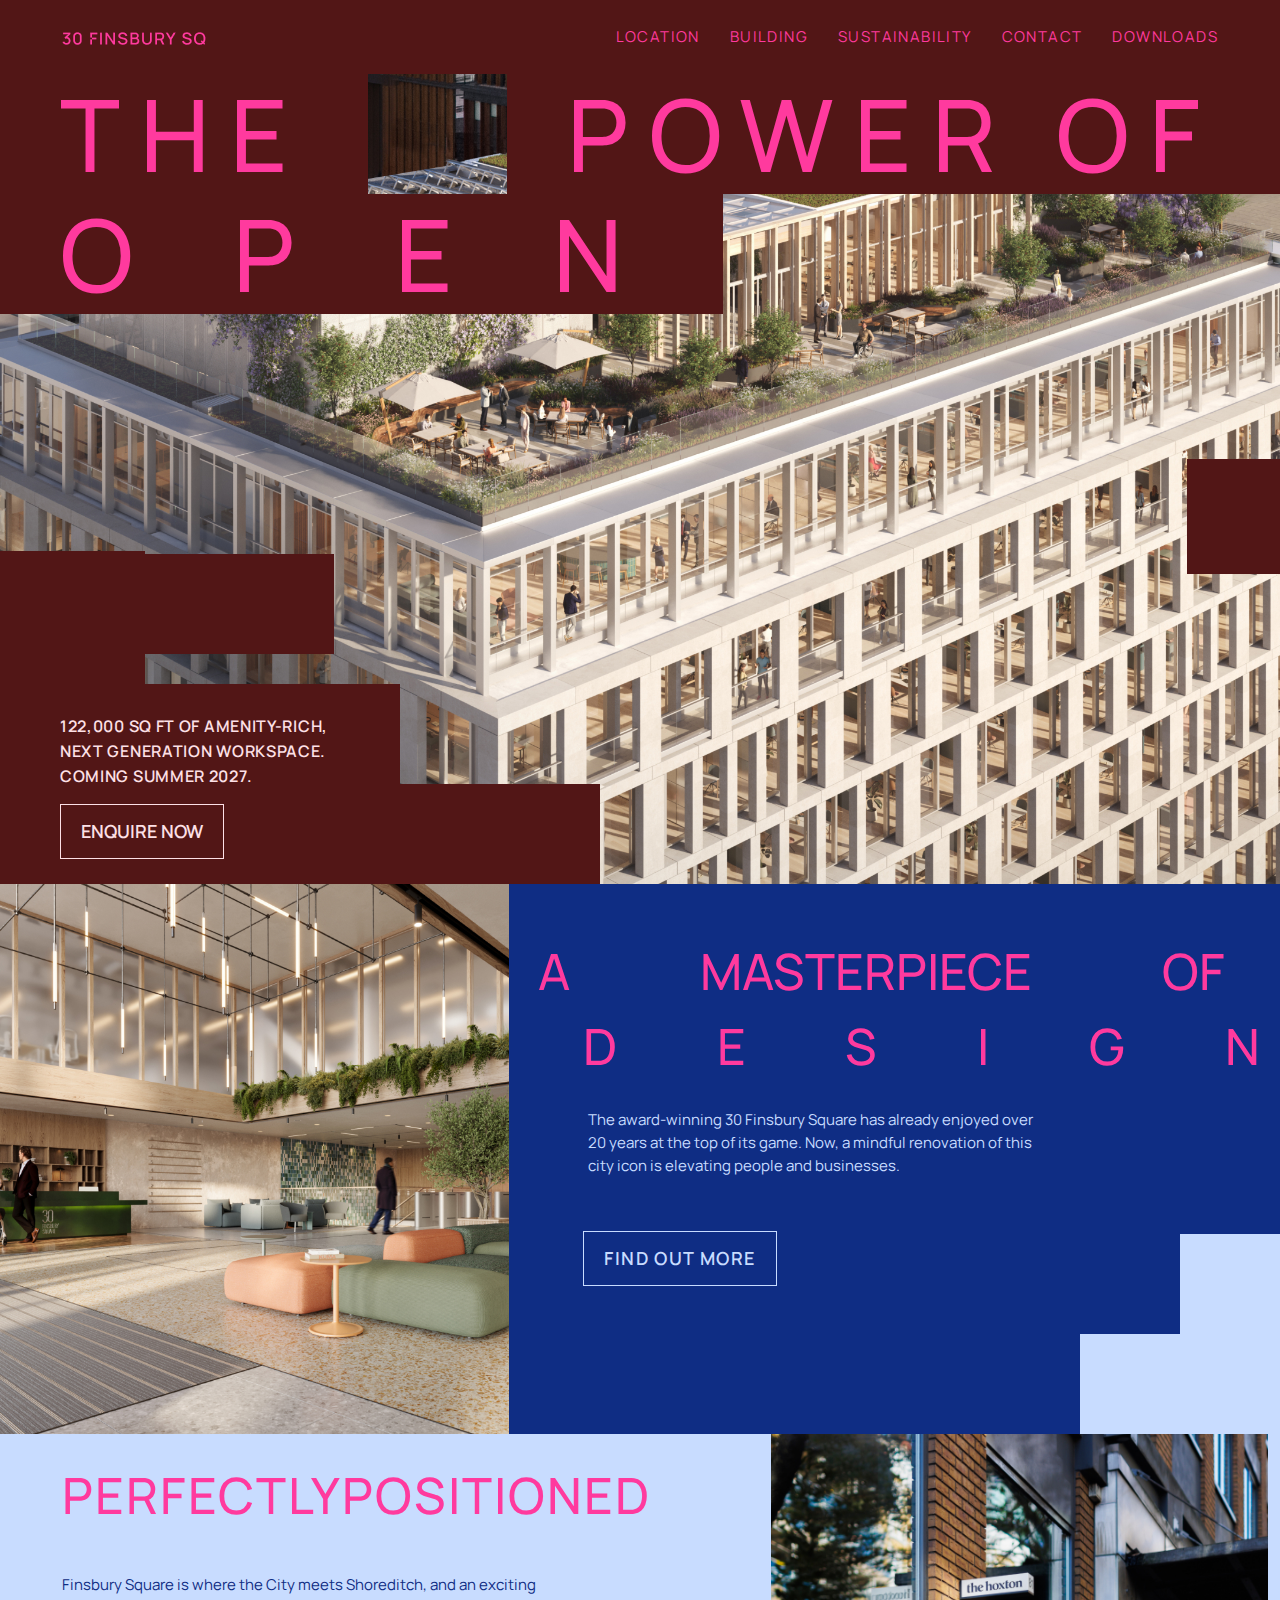
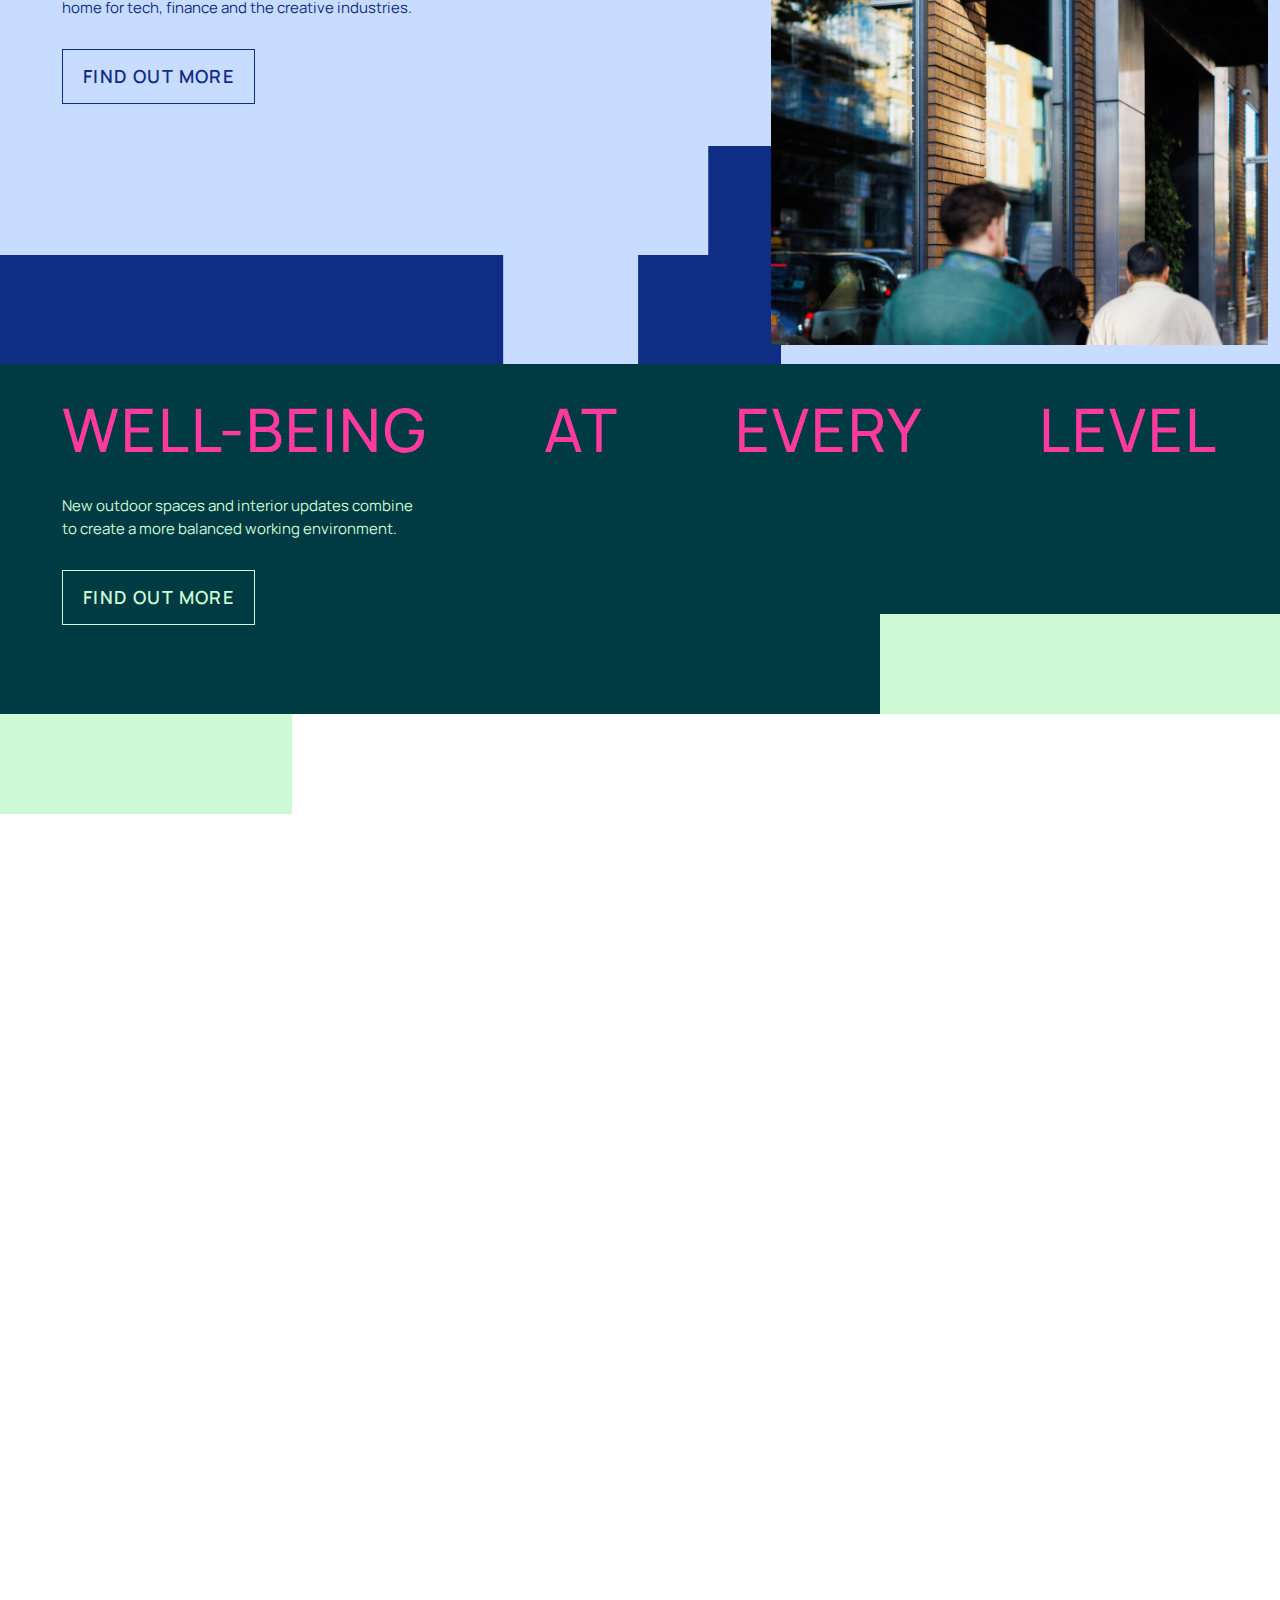
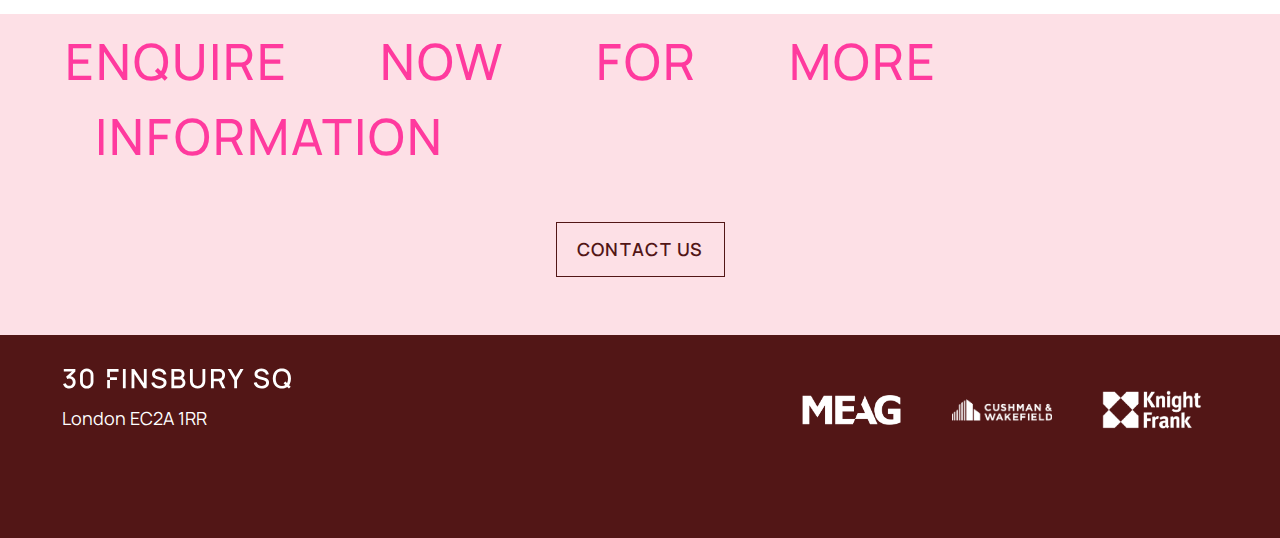
==== commit aed1f6f4: "ok" ====
--- a/index.html
+++ b/index.html
@@ -120,7 +120,7 @@
 
                     <div class="b-para1">
                         <p>122,000 SQ FT OF AMENITY-RICH,
-                            NEXT GENERATION WORKSPACE. <br>COMING Q2 2027.</p><br>
+                            NEXT GENERATION WORKSPACE. <br>COMING SUMMER 2027.</p><br>
                            
 
                     </div>
@@ -421,7 +421,14 @@
         <div class="container">
 
             <div class="row align-items-center">
-                <div class="col-lg-12 col-md-12 text-center text-md-start mb-4 mb-md-0 left open-text regis_block"><span class="enquire_final"><span>Enquire now <span class="reg_1">for more</span> <span class="reg_2" >information</span></span></span></div>
+                <div class="col-lg-12 col-md-12 text-center text-md-start mb-4 mb-md-0 left open-text regis_block">
+                    <span class="enquire_final">
+                        <span>Enquire now 
+                            <span class="reg_1">for more</span>
+                             <span class="reg_2" >information</span>
+                            </span>
+                        </span>
+                    </div>
                 
             </div>
 
@@ -449,7 +456,7 @@
 
                 <div class="col-md-6 f-logos">
                     <div class="right mx-3">
-                        <div class="imageWrapper"><img src="assets/images/ftr_logo_3.png" alt=""></div>
+                        <div class="imageWrapper"><a href="https://www.meag.com/index_en.html" target="_blank"><img src="assets/images/ftr_logo_3.png" alt=""></a></div>
                         <div class="imageWrapper"><img src="assets/images/ftr_logo_1.png" alt=""></div>
                         <div class="imageWrapper"><img src="assets/images/ftr_logo_2.png" alt=""></div>
                     </div>
--- a/assets/css/style.css
+++ b/assets/css/style.css
@@ -12,6 +12,8 @@
     --font-regular: 400;
     --font-medium: 500;
     --font-semibold: 600;
+    --font-size_para: 17px;
+    --font-size_heading2: 36px;
 }
 
 
@@ -19,6 +21,7 @@
     font-family: 'Manrope', sans-serif;
     display: flex;
     justify-content: center;
+   
 
 
 }
@@ -1633,7 +1636,7 @@
 .sustain-page .infoSection1 {
     background-image: url("../images/sus-slider/image\ 10\ \(1\).jpg");
     background-color: var(--clr-green-light);
-    background-size: cover;
+    background-size: 50% auto;
     background-repeat: no-repeat;
 }
 
@@ -1650,6 +1653,7 @@
     align-items: flex-start;
     column-gap: 130px;
     margin-top: 60px;
+    margin-left: -65px;
 }
 
 .sustain-page .infoSection1 .right .desc1 .desc_col {
@@ -1668,10 +1672,14 @@
     color: var(--clr-pink);
     padding: 30px 0px;
     line-height: 120px;
+    font-weight: 400;
 }
 
 .sustain-page .infoSection1 .right .desc1 .desc_col .desk_p {
     padding: 0px;
+    width: 298px;
+    font-weight: 600;
+    margin-top: -30px;
 
 }
 
@@ -2645,6 +2653,7 @@
     text-transform: uppercase;
     color: var(--clr-pink);
     margin-bottom: 50px;
+    letter-spacing: 2px;
 }
 
 .floorplans-page .floorplansSection .itemList .item {
@@ -2952,10 +2961,11 @@
 }
 
 .requestInfo .iconbox5 img {
-    width: 97%;
+    width: 98%;
     height: 100%;
     background-position: center;
     background-size: cover;
+    margin-left: -23px;
 
 }
 
@@ -3280,6 +3290,17 @@
     margin-left: -5px;
 }
 
+.desk_p_first{
+    width: 229px;
+    font-weight: 600;
+    margin-top: -30px;
+}
+
+.crab1{
+    position: absolute;
+    padding-top: 8px;
+}
+
 .susdis {
     display: flex;
     justify-content: space-between;
@@ -3358,6 +3379,7 @@
     color: #FF3A9E;
     margin-top: 50px;
     font-weight: 500;
+    letter-spacing: 2px;
 }
 
 .mo1 {
@@ -3473,7 +3495,7 @@
     padding-right: 300px;
     padding-left: 5px;
     line-height: 23px;
-    width: 600px;
+    width: 750px;
 }
 
 .home-page .infoSection2 .left .desc {
@@ -3482,7 +3504,7 @@
     padding-right: 300px;
     padding-left: 20px;
     line-height: 23px;
-    width: 650px;
+    width: 800px;
     margin-top: 40px;
 }
 
@@ -3718,7 +3740,7 @@
 
 .smart-hed {
 
-    font-size: 18px;
+    font-size: 19px;
     text-transform: uppercase;
     color: #CDFAD5;
     margin-top: 20px;
@@ -3846,7 +3868,7 @@
 
 .sustain-page .sus-last .low-carb-title {
 
-    letter-spacing: 4px !important;
+    letter-spacing: 2px !important;
     word-spacing: 20px !important;
 }
 
--- a/assets/css/media.css
+++ b/assets/css/media.css
@@ -1,3 +1,25 @@
+:root {
+    --clr-white: #fff;
+    --clr-black: #000;
+    --clr-red: #521616;
+    --clr-pink: #FF3A9E;
+    --clr-pink-light: #FDE0E6;
+    --clr-blue: #0F2D84;
+    --clr-blue-light: #C8DCFF;
+    --clr-green: #003B43;
+    --clr-green-light: #CDFAD5;
+
+    --font-regular: 400;
+    --font-medium: 500;
+    --font-semibold: 600;
+    --font-size_para: 17px;
+    --font-size_heading2: 36px;
+}
+
+
+
+
+
 @media (min-width: 1500px) {
 
     .no-desk-box2 {
@@ -428,13 +450,18 @@
 
     .building-page .bigHeading .bil-working {
 
-        word-spacing: 170px;
+        word-spacing: 120px;
     }
 
     .building-page .bigHeading .bil-purpose {
 
-        word-spacing: 140px;
-
+        word-spacing: 70px;
+
+    }
+
+    .building-page .bigHeading .bil-working1 {
+
+        word-spacing: 10px;
     }
 
     .high-text {
@@ -465,7 +492,8 @@
 
     .sustain-page .slidercontent .sus-tar {
 
-        letter-spacing: 40px;
+        letter-spacing: 35px;
+        padding-left: 0px;
     }
 
     .phon-work {
@@ -505,7 +533,7 @@
         border-color: var(--clr-blue);
         color: var(--clr-blue);
         letter-spacing: 1.4px;
-        margin-top: 30px;
+        margin-top: 0px;
         margin-left: 10px;
     }
 
@@ -538,6 +566,9 @@
         color: var(--clr-blue);
         padding-left: 0px !important;
         padding-top: 0px;
+        font-size: var(--font-size_para);
+        line-height: 26px;
+        width: 340px;
     }
 
     .b-title-m1 span {
@@ -564,20 +595,22 @@
 
     .smart-hed {
 
-        padding-left: 10px;
+        padding-left: 5px;
         font-size: 19px;
     }
 
     .building-page .infoSection1 {
 
-        height: auto;
+        /* height: auto; */
         padding-left: 20px;
+        background-size: 100% 0 !important;
     }
 
     .sustain-page .infoSection1 {
 
-        height: 950px;
+        height: 600px;
         padding-left: 30px;
+        background-size: 100% 0 !important;
     }
 
 
@@ -722,6 +755,7 @@
         width: 350px;
         padding-left: 15px;
         padding-top: 0px;
+        margin-top: 20px;
     }
 
     .header {
@@ -782,7 +816,8 @@
 
     .openbg .icon-box {
 
-        padding: 30px 0px;
+        padding: 30px 10px;
+        margin-left: 0px;
     }
 
     .footer {
@@ -840,12 +875,13 @@
 
     .bslide-title {
 
-        font-size: 30px;
+        font-size: 36px;
         font-family: 'Manrope', sans-serif;
         text-transform: uppercase;
         color: #FF3A9E;
         margin-top: -10px;
-        letter-spacing: 5px;
+               /* letter-spacing: 4px; */
+               margin-left: -2px;
     }
 
 
@@ -858,6 +894,7 @@
     .home-page .infoSection2 .c-bottom {
         padding: 5px;
         padding-top: 0px;
+        margin-top: 30px;
     }
 
 
@@ -870,8 +907,9 @@
 
         padding-right: 0px;
         padding-bottom: 50px;
-        font-size: 17px;
+        font-size: var(--font-size_para);
         line-height: 26px;
+        margin-left: -10px;
     }
 
     .infoSection1 .right .desc {
@@ -989,14 +1027,19 @@
 
     .sustain-page .infoSection1 .right .desc1 .desc_col {
         flex-direction: column;
-    }
+        row-gap: 30px;
+    }
+
+    
 
 
     .sustain-page .infoSection1 .right .desc1 {
 
         flex-direction: column;
         flex-direction: column;
-        padding-top: 50px;
+        padding-top: 70px;
+        margin-left: -10px;
+        row-gap: 50px;
     }
 
     .feelGoodDesignSection {
@@ -1056,7 +1099,7 @@
         height: 80px;
         position: absolute;
         right: 0;
-        bottom: -32px;
+        bottom: 20px;
         background-color: var(--clr-green);
     }
 
@@ -1065,7 +1108,7 @@
         height: 84px;
         position: absolute;
         right: 0;
-        bottom: -19px;
+        bottom: 20px;
         background-color: var(--clr-green);
     }
 
@@ -1151,8 +1194,10 @@
     }
 
 
-    .infoSection2 {
+    .sustain-page .infoSection2 {
         background-image: unset;
+        background-size: 100% 0px;
+        height: 600px;
     }
 
     .infoSection1 .right .title .top,
@@ -1325,7 +1370,7 @@
 
 
     .building-page .innerHeroSliderWrapper .heroInner {
-        height: 100vh;
+        height: 700px;
     }
 
     .building-page .innerHeroSliderWrapper .heroInner .textBlock .text .top .top1,
@@ -1371,11 +1416,11 @@
 
 
     .building-page .openToChangeSection .bigHeading {
-        font-size: 31px;
-        line-height: 10px;
-
+        font-size: 36px;
+        line-height: 43px;
         justify-content: flex-start;
         gap: 10px;
+        margin-left: -25px;
     }
 
     .building-page .openToChangeSection .items .item {
@@ -1401,7 +1446,7 @@
     .building-page .infoSection1 {
         padding-bottom: 300px;
         background-position: bottom left !important;
-        background-size: 100% auto !important;
+        background-size: 100% auto;
         background-attachment: unset;
         background-repeat: no-repeat;
     }
@@ -1451,7 +1496,7 @@
 
     .design-box1-buil {
         width: 184px;
-        top: 497px;
+        top: 551px;
         left: 0;
     }
 
@@ -1461,7 +1506,7 @@
         height: 80px;
         background-color: var(--clr-blue-light);
         position: absolute;
-        bottom: 300px;
+        bottom: 0px;
         right: 0;
     }
 
@@ -1487,8 +1532,8 @@
 
 
     .building-page .floorplanSection .bigHeading {
-        font-size: 28px;
-        line-height: 30px;
+        font-size: var(--font-size_heading2);
+        line-height: 43px;
     }
 
 
@@ -1620,8 +1665,9 @@
         flex-wrap: wrap;
         align-content: center;
         align-items: stretch;
-        line-height: 29px;
+        line-height: 43px;
         font-size: 36px;
+        margin-left: 0px;
 
 
 
@@ -1642,6 +1688,7 @@
 
     .sustain-page .infoSection2 .left .top {
         letter-spacing: 7px;
+        margin-left: -40px;
     }
 
 
@@ -1682,12 +1729,12 @@
     }
 
     .sus-h1 {
-        word-spacing: 25px;
+        word-spacing: 10px;
         font-size: 36px;
     }
 
     .sus-h2 {
-        word-spacing: 91px;
+        word-spacing: 80px;
         font-size: 36px;
         padding-bottom: 10px;
     }
@@ -1697,7 +1744,7 @@
 
 
     .feelGoodDesignSection .bigTitle {
-        font-size: 34px;
+        font-size: var(--font-size_heading2);
         margin-bottom: 20px;
         text-align: center;
         width: 100%;
@@ -1711,8 +1758,9 @@
     }
 
     .feelGoodDesignSection .bigTitle .title-2 {
-        letter-spacing: 32px;
+        letter-spacing: 40px;
         font-size: 32px;
+        margin-left: -40px;
 
     }
 
@@ -1723,7 +1771,7 @@
 
     .feel-sus{
 
-        word-spacing: 60px;
+        word-spacing: 80px;
     }
 
 
@@ -1830,6 +1878,29 @@
 
 @media (max-width: 767px) {
 
+   
+    .building-page .infoSection2 {
+
+        height: 500px;
+        background-size: 100% 0px !important;
+    }
+
+    .leading-title {
+        margin-right: -38px;
+    }
+
+    .buil-img-hero{
+
+        width: 100%;
+        height: auto;
+    }
+
+    .bil-phon-img{
+
+        width: 100%;
+        height: 500px;
+    }
+
     
     .header .menuWrapper.open ul li a {
         font-size: 20px;
@@ -1872,6 +1943,11 @@
 
     .infoSection2 .imageWrapper {
         display: block;
+    }
+
+    .building-page .requestInfo {
+        background-color: var(--clr-blue-light);
+        height: auto;
     }
 
 
@@ -1891,6 +1967,7 @@
     }
 
     .infoSection3 .left .desc {
+        width: 288px;
         padding-right: 0;
     }
 
@@ -1899,6 +1976,83 @@
     .singleImage .designBox6 {
         display: none;
     }
+
+    .enquire_final {
+        word-spacing: 80px !important;
+        margin-left: -20px;
+    }
+
+    .title-colla {
+        margin-left: -3px;
+        font-size: 36px;
+    }
+
+    .feel_dash{
+        display: none;
+    }
+
+    .building-page .openToChangeSection .items .item {
+        gap: 20px;
+    }
+
+    .building-page .openToChangeSection .items .item .text {
+        color: var(--clr-blue-light);
+        line-height: 26px;
+        font-size: 17px;
+    }
+
+    .sustain-page .infoSection1 .right .desc1 .desc_col .number {
+        font-size: 100px;
+        line-height: 70px;
+        color: var(--clr-pink);
+        padding: 0px 0px;
+        line-height: 120px;
+        font-weight: 400;
+    }
+
+    .home-page .infoSection1 .right .desc {
+        width: 600px;
+    }
+
+    .open-tittle{
+        margin-left: -22px;
+        word-spacing: 135px;
+        
+    }
+
+    .leading-title{
+        margin-right: -2px;
+    }
+
+    .crab1{
+        margin-top: -30px;
+    }
+
+   
+   
+
+    
+
+
+
+
+
+
+
+
+
+
+
+
+
+
+
+
+
+
+
+
+
 }
 
 
@@ -1959,7 +2113,6 @@
     .infoSection2 .title .bottom {
         font-size: 36px;
         word-spacing: 70px;
-        padding-left: 5px;
     }
 
     .infoSection2 .container .top-b {
@@ -1980,7 +2133,8 @@
 
     .infoSection3 .title .top,
     .infoSection3 .title .bottom {
-        font-size: 30px;
+        font-size: 36px;
+        margin-top: -30px;
     }
 
     .infoSection3 .left {
@@ -2073,6 +2227,7 @@
         display: flex;
 
         flex-direction: column;
+        row-gap: 50px;
 
     }
 
@@ -2083,6 +2238,7 @@
         display: flex;
 
         flex-direction: column;
+        row-gap: 50px;
 
     }
 
@@ -2226,13 +2382,15 @@
 
 
     .requestInfo .left {
-        font-size: 35px;
+        font-size: 36px;
         padding: -5px !important;
         padding-bottom: 5px;
         padding-right: 0px;
         padding-top: 20px;
         letter-spacing: 0px;
         word-spacing: 80px;
+        margin-left: 0px;
+        line-height: 43px;
     }
 
     .requestInfo .left .title-3 {
@@ -2246,6 +2404,7 @@
 
         letter-spacing: 4px !important;
         word-spacing: 20px !important;
+        margin-left: -12px;
     }
 
     .sustain-page .sus-last .low-carb-title .low-carb {
@@ -2264,12 +2423,14 @@
 
     .requestInfo .reg_1 {
 
-        word-spacing: 155px;
+        word-spacing: 142px;
+        margin-left: -25px;
     }
 
     .requestInfo .reg_2 {
 
-        letter-spacing: 9px;
+        letter-spacing: 8px;
+        margin-left: -20px;
     }
 
     .openToChangeSection .designBoxnum {
@@ -2286,18 +2447,20 @@
         padding-bottom: 400px;
         background-size: 100% 400px;
         height: 550px;
+        margin-top: -2px;
     }
 
     .sub-head {
 
-        padding-right: 30px;
+        padding-right: 10px;
         font-weight: 600;
+        margin-left: 1px;
     }
 
     .sus-last {
 
         background-size: 100% auto !important;
-        height: 1200px !important;
+        height: 700px !important;
     }
 
 
@@ -2324,6 +2487,8 @@
 
     .no-desk {
         display: block;
+        margin-top: -2px;
+       
         
     }
 
@@ -2381,7 +2546,7 @@
 
     .ls2 {
 
-        letter-spacing: 32px;
+        letter-spacing: 14px;
         font-size: 36px;
     }
 
@@ -2410,6 +2575,9 @@
         font-size: 36px;
         letter-spacing: 20px;
         padding-left: 10px;
+        padding-top: 30px;
+        line-height: 43px;
+        padding-bottom: 20px;
 
     }
 
@@ -2443,7 +2611,7 @@
         color: var(--clr-pink);
         text-transform: uppercase;
         font-size: 36px;
-        letter-spacing: 18px;
+        letter-spacing: 14px;
         word-spacing: 100px;
         font-weight: var(--font-medium);
         column-gap: 150px;
@@ -2475,7 +2643,7 @@
 
 
     .sus-desc {
-        font-size: 18px;
+        font-size: var(--font-size_para);
         padding-right: 0px !important;
         padding-bottom: 30px;
         line-height: 26px;
@@ -2486,4 +2654,8 @@
         display: none;
     }
 
+    #main-logo-container {
+        row-gap: 80px;
+    }
+
 }